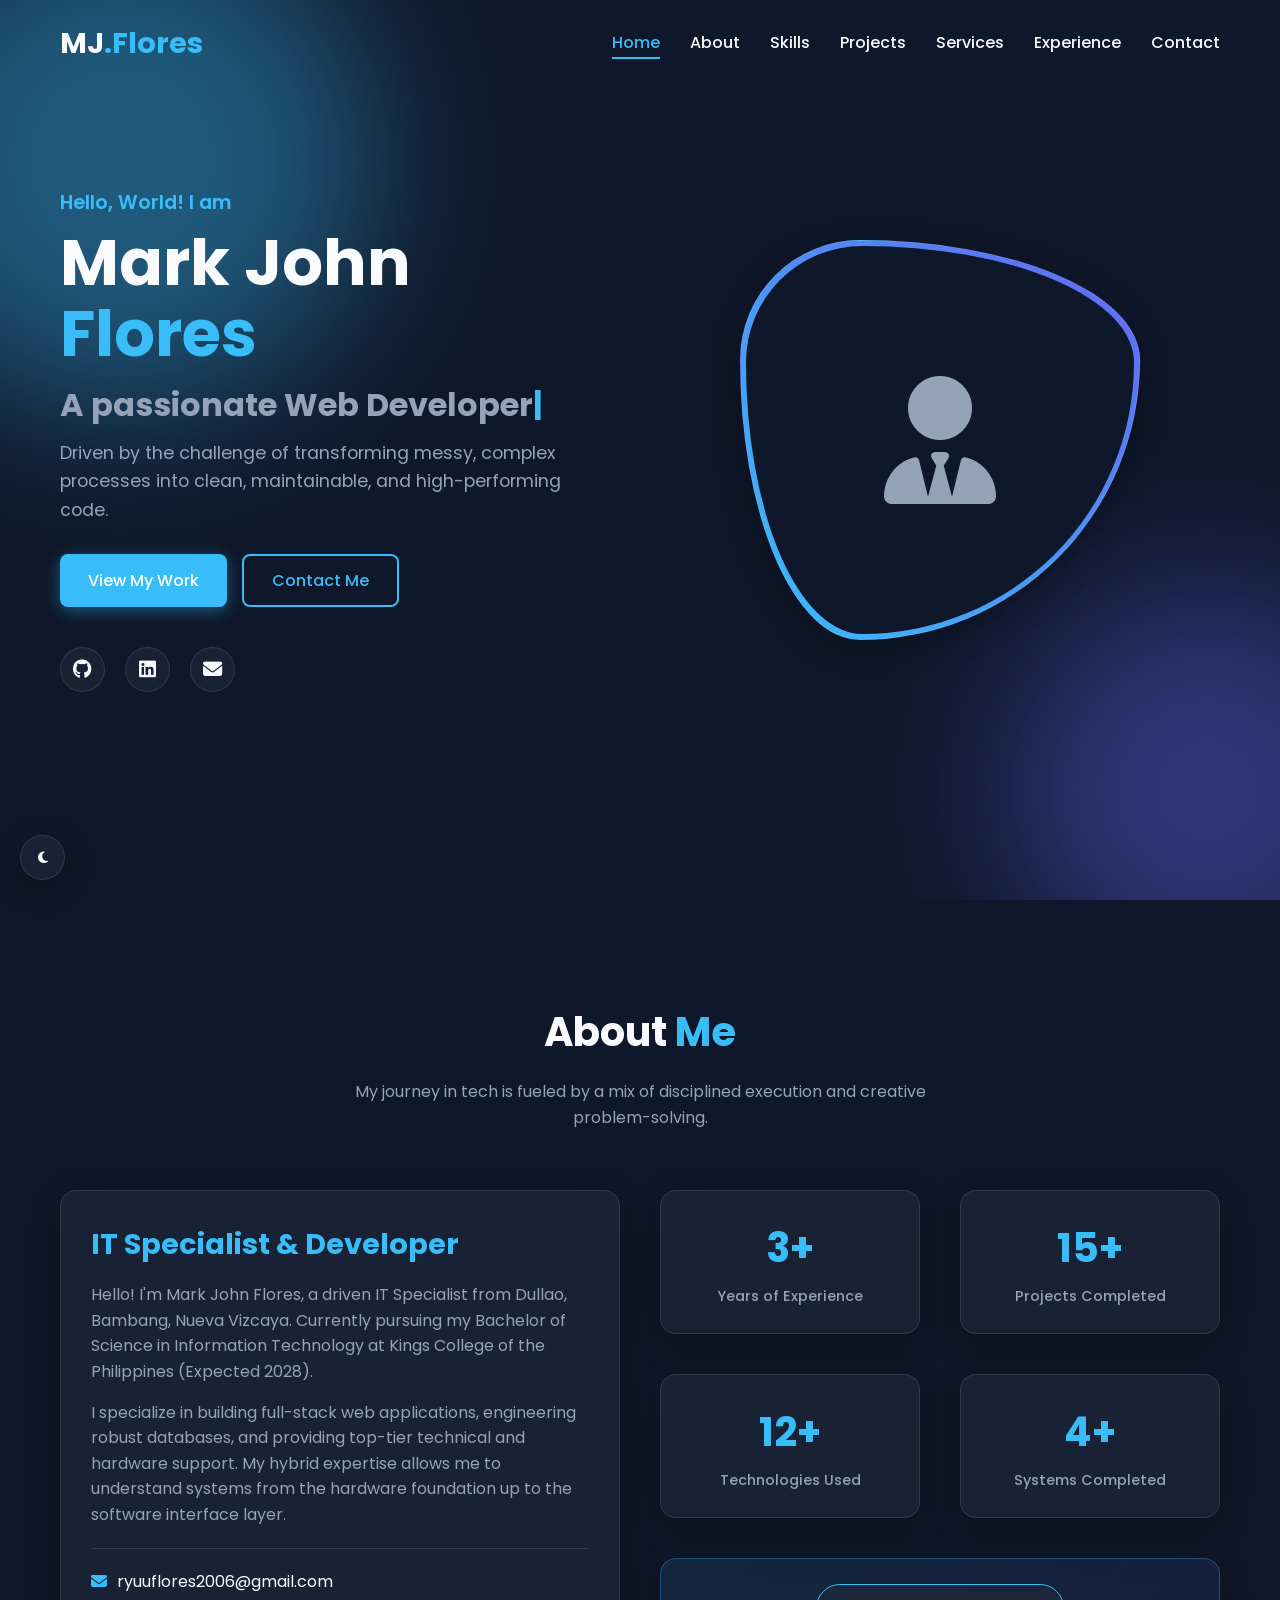
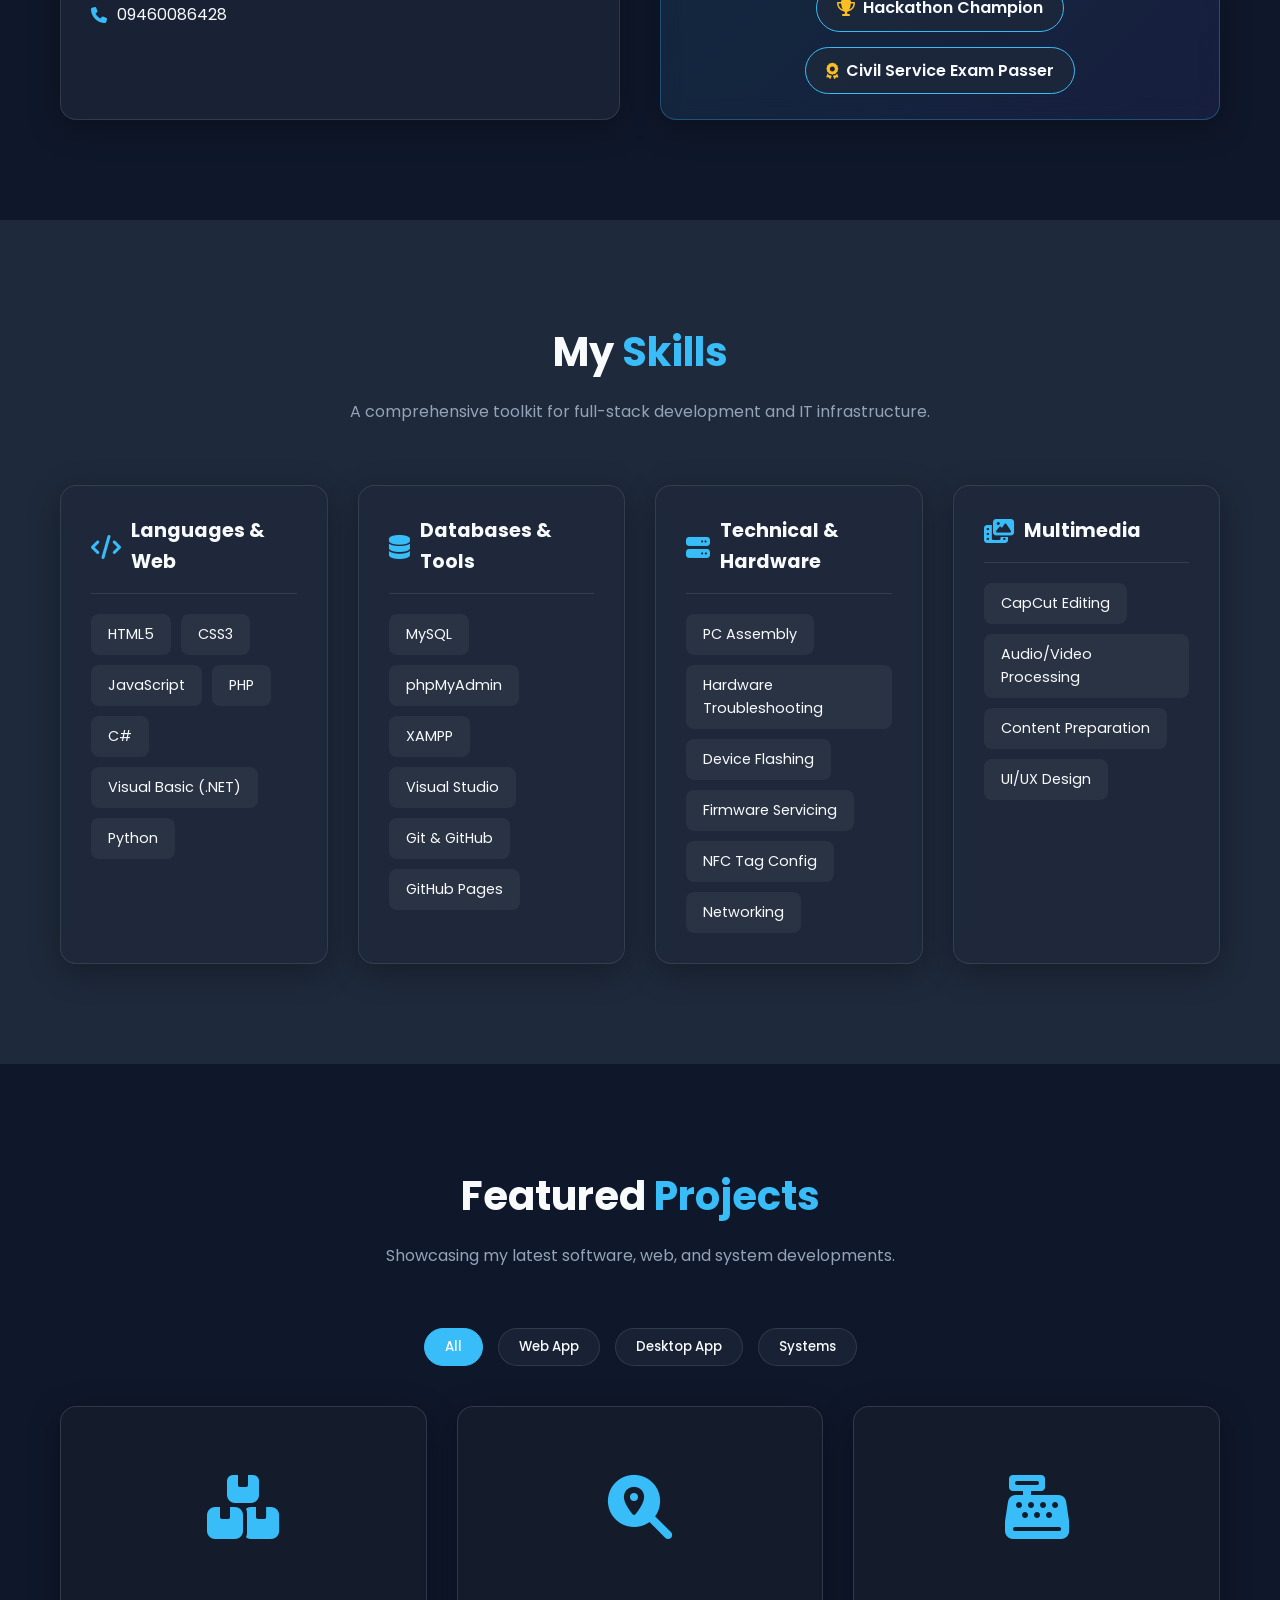
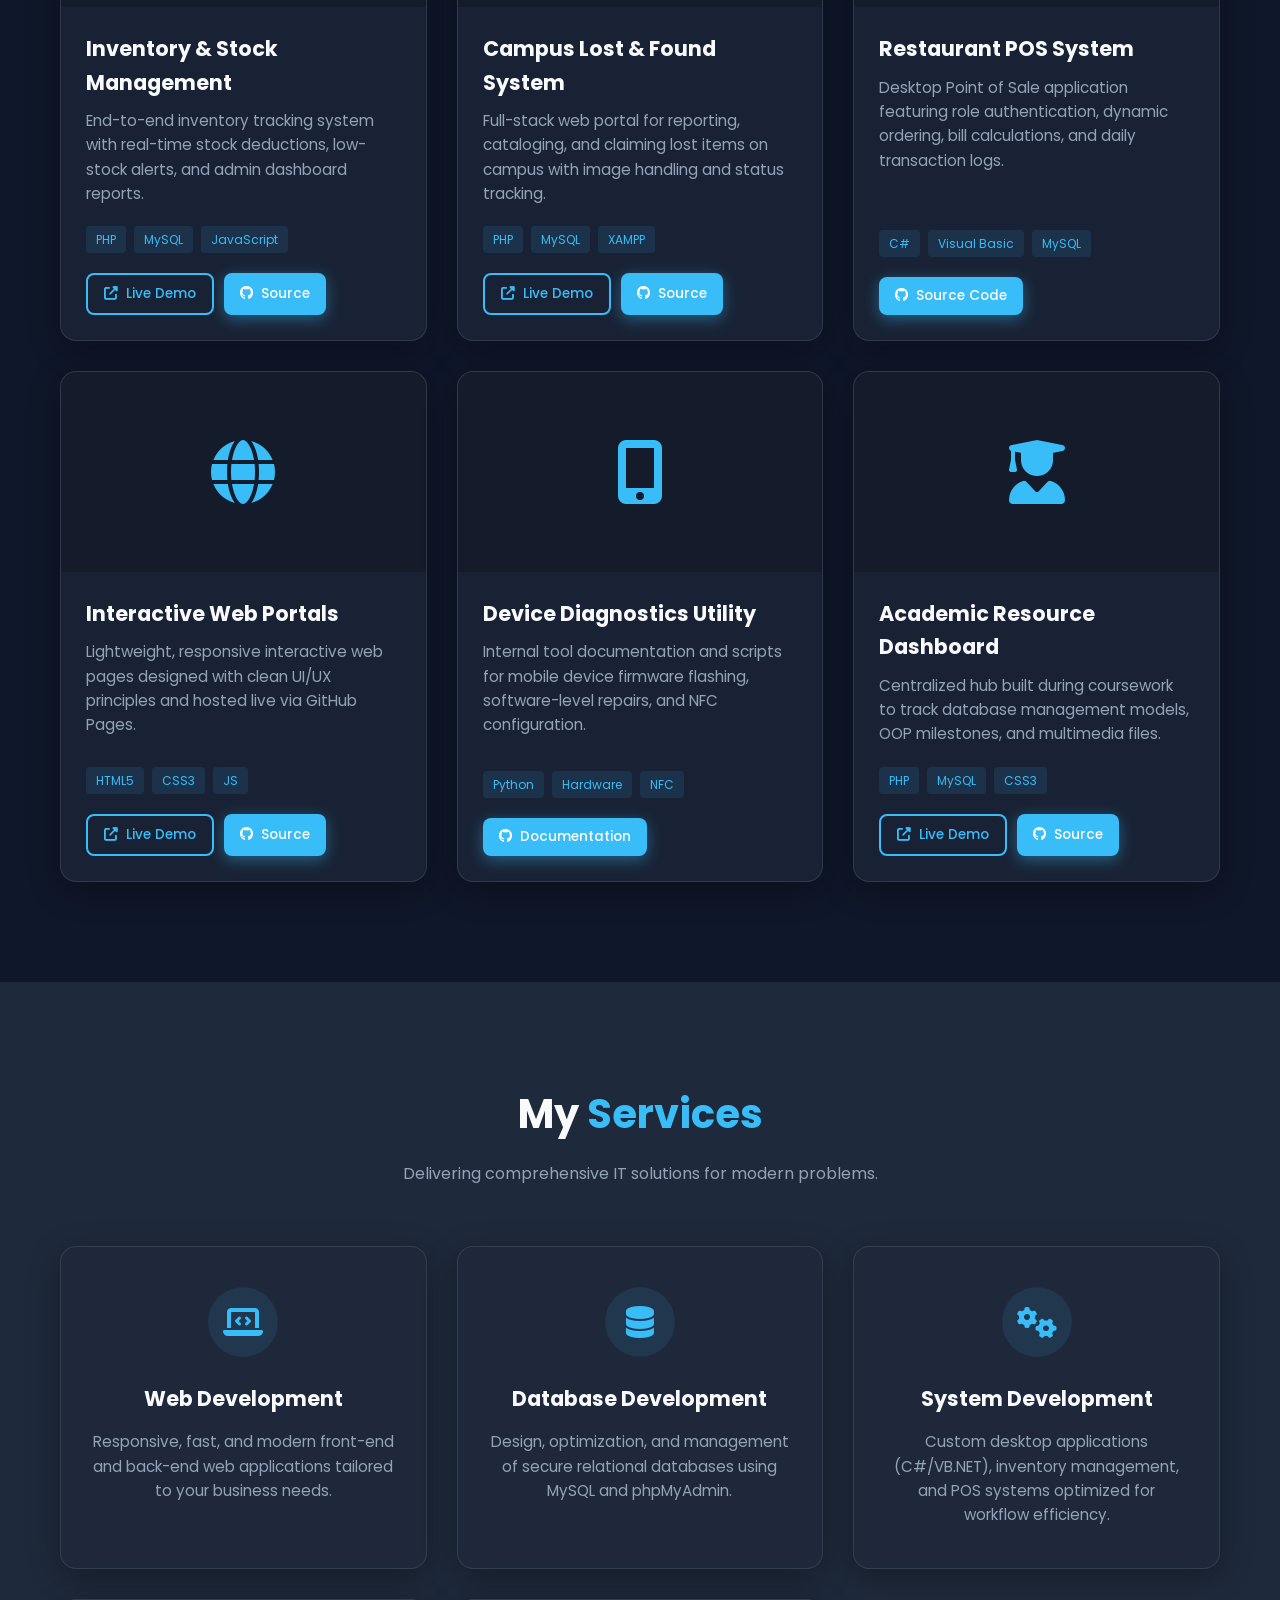
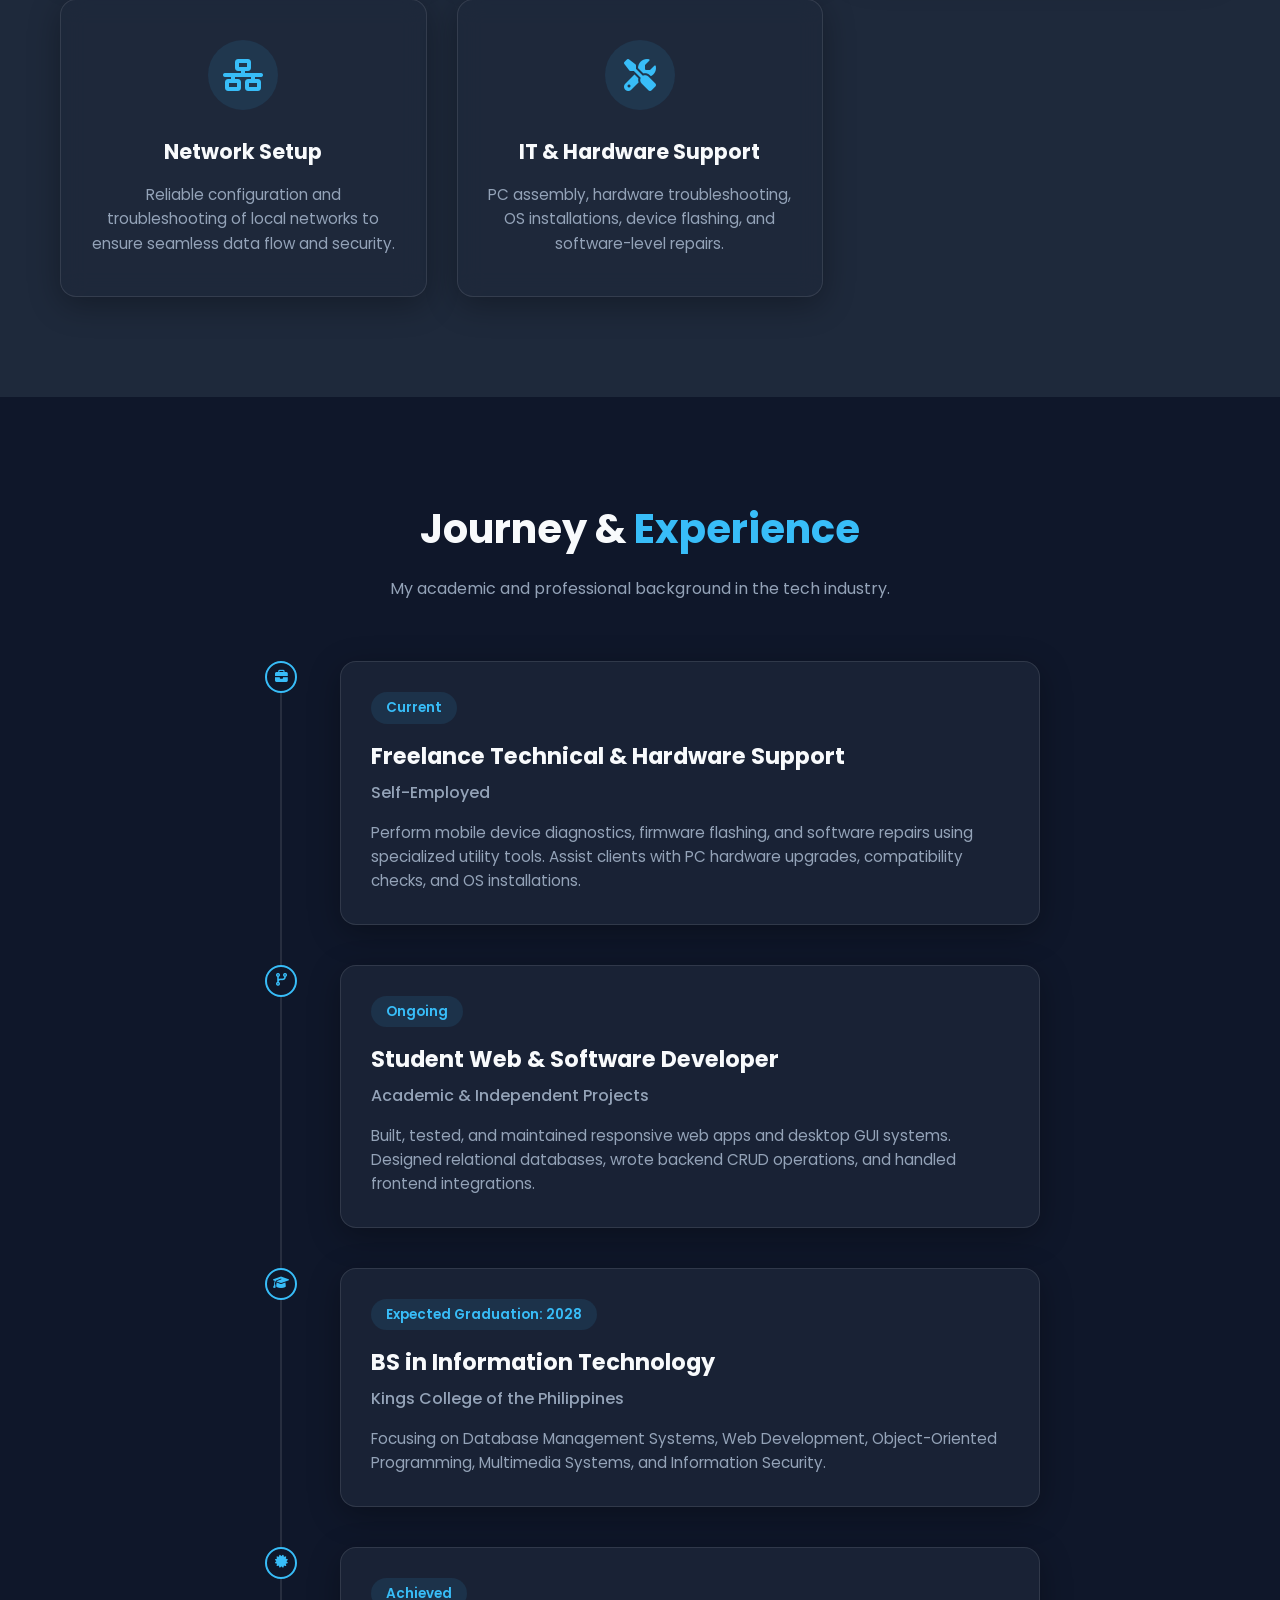
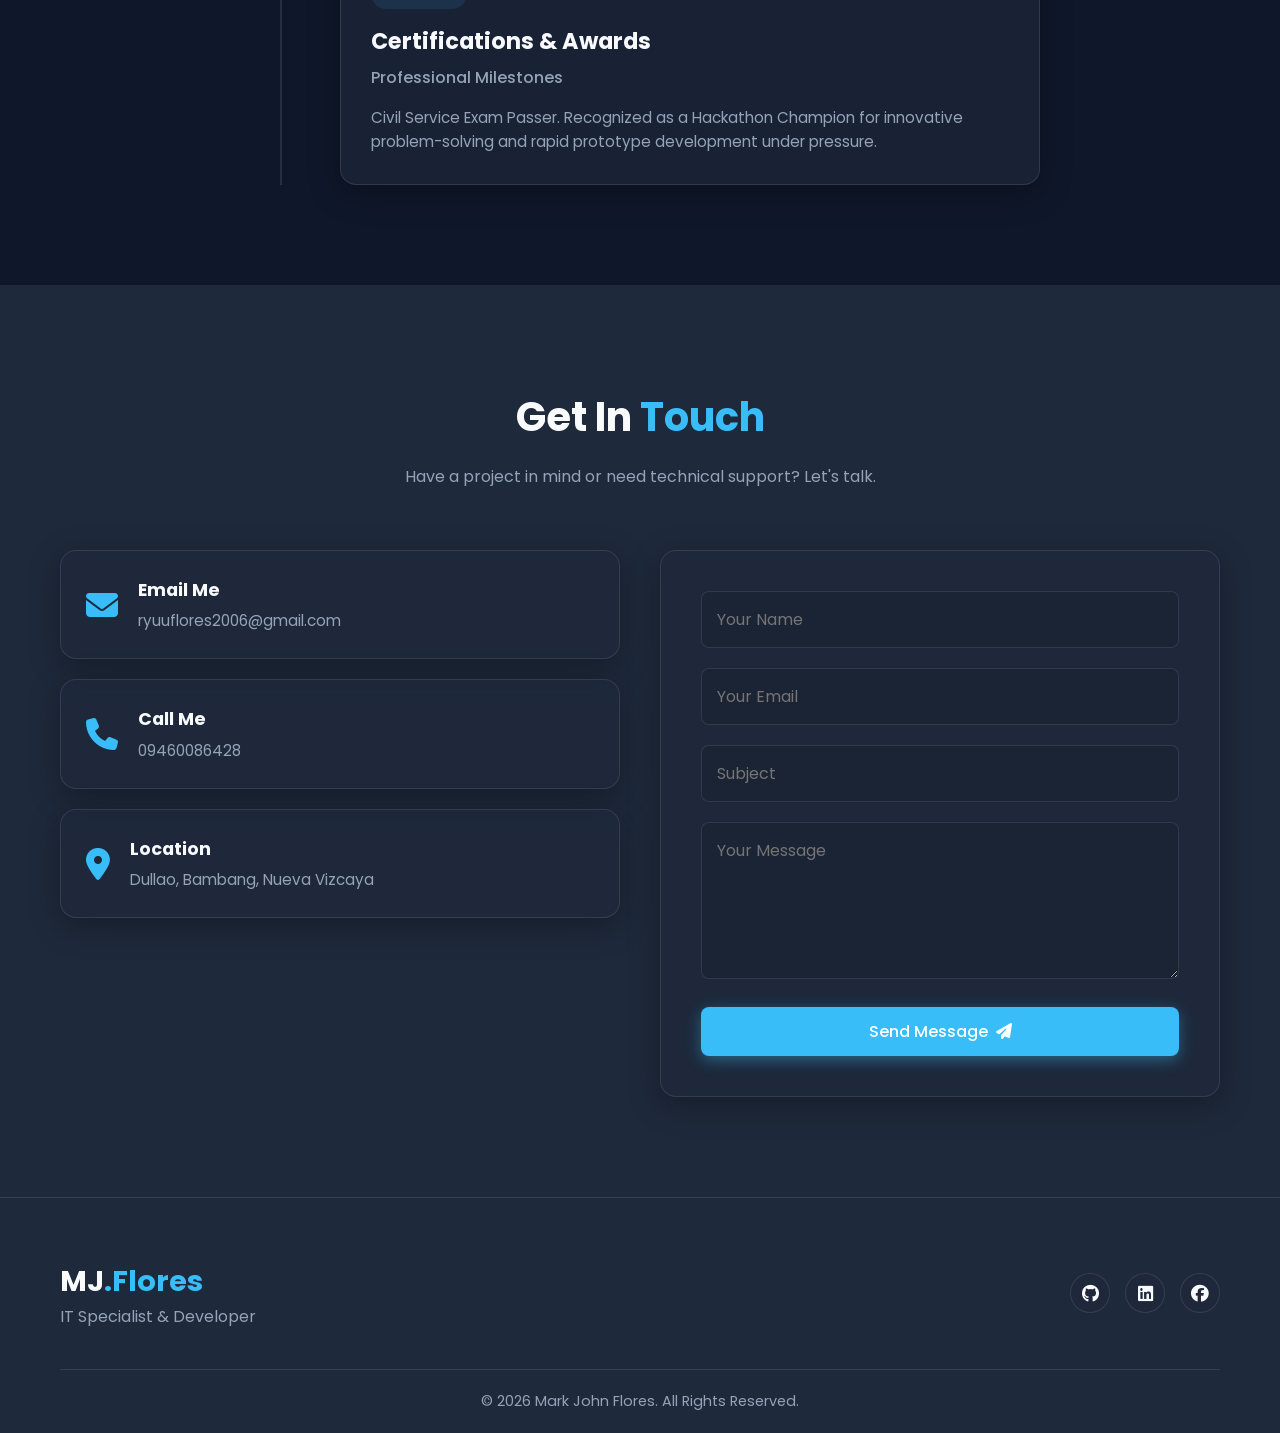
==== index.html @ d046764b "Moved files to main directory" ====
<!DOCTYPE html>
<html lang="en">
<head>
    <meta charset="UTF-8">
    <meta name="viewport" content="width=device-width, initial-scale=1.0">
    <title>Mark John Flores | IT Professional</title>
    <!-- Google Fonts -->
    <link href="https://fonts.googleapis.com/css2?family=Poppins:wght@300;400;500;600;700;800&display=swap" rel="stylesheet">
    <!-- FontAwesome Icons -->
    <link rel="stylesheet" href="https://cdnjs.cloudflare.com/ajax/libs/font-awesome/6.4.0/css/all.min.css">
    <link rel="stylesheet" href="style.css">
</head>
<body>
    <!-- Theme Toggle & Back to Top -->
    <button id="theme-toggle" class="glass-button" aria-label="Toggle Theme"><i class="fas fa-moon"></i></button>
    <button id="back-to-top" class="glass-button" aria-label="Back to Top"><i class="fas fa-arrow-up"></i></button>

    <!-- Navigation -->
    <header id="header">
        <nav class="navbar container">
            <a href="#home" class="logo">MJ<span>.Flores</span></a>
            <div class="hamburger">
                <span class="bar"></span>
                <span class="bar"></span>
                <span class="bar"></span>
            </div>
            <ul class="nav-menu">
                <li class="nav-item"><a href="#home" class="nav-link active">Home</a></li>
                <li class="nav-item"><a href="#about" class="nav-link">About</a></li>
                <li class="nav-item"><a href="#skills" class="nav-link">Skills</a></li>
                <li class="nav-item"><a href="#projects" class="nav-link">Projects</a></li>
                <li class="nav-item"><a href="#services" class="nav-link">Services</a></li>
                <li class="nav-item"><a href="#experience" class="nav-link">Experience</a></li>
                <li class="nav-item"><a href="#contact" class="nav-link">Contact</a></li>
            </ul>
        </nav>
    </header>

    <!-- Hero Section -->
    <section id="home" class="hero section">
        <div class="hero-bg-animated">
            <div class="blob blob-1"></div>
            <div class="blob blob-2"></div>
        </div>
        <div class="container hero-container grid-2">
            <div class="hero-content fade-in">
                <p class="greeting">Hello, World! I am</p>
                <h1 class="name">Mark John <span>Flores</span></h1>
                <h2 class="title">A passionate <span id="typing-text"></span><span class="cursor">|</span></h2>
                <p class="description">
                    Driven by the challenge of transforming messy, complex processes into clean, maintainable, and high-performing code.
                </p>
                <div class="hero-buttons">
                    <a href="#projects" class="btn btn-primary">View My Work</a>
                    <a href="#contact" class="btn btn-outline">Contact Me</a>
                </div>
                <div class="social-links">
                    <a href="#" aria-label="GitHub"><i class="fab fa-github"></i></a>
                    <a href="#" aria-label="LinkedIn"><i class="fab fa-linkedin"></i></a>
                    <a href="#" aria-label="Email"><i class="fas fa-envelope"></i></a>
                </div>
            </div>
            <div class="hero-image-wrapper fade-in delay-1">
                <div class="hero-image glass-card">
                    <!-- Placeholder for actual profile picture -->
                    <div class="image-placeholder">
                        <i class="fas fa-user-tie"></i>
                    </div>
                </div>
            </div>
        </div>
    </section>

    <!-- About Section -->
    <section id="about" class="about section">
        <div class="container">
            <div class="section-header reveal">
                <h2>About <span>Me</span></h2>
                <p>My journey in tech is fueled by a mix of disciplined execution and creative problem-solving.</p>
            </div>
            <div class="about-content grid-2 reveal delay-1">
                <div class="about-text glass-card">
                    <h3>IT Specialist & Developer</h3>
                    <p>Hello! I'm Mark John Flores, a driven IT Specialist from Dullao, Bambang, Nueva Vizcaya. Currently pursuing my Bachelor of Science in Information Technology at Kings College of the Philippines (Expected 2028).</p>
                    <p>I specialize in building full-stack web applications, engineering robust databases, and providing top-tier technical and hardware support. My hybrid expertise allows me to understand systems from the hardware foundation up to the software interface layer.</p>
                    <div class="contact-info-short">
                        <p><i class="fas fa-envelope"></i> ryuuflores2006@gmail.com</p>
                        <p><i class="fas fa-phone"></i> 09460086428</p>
                    </div>
                </div>
                <div class="about-stats grid-2">
                    <div class="stat-box glass-card">
                        <h3 class="counter" data-target="3">0</h3>
                        <p>Years of Experience</p>
                    </div>
                    <div class="stat-box glass-card">
                        <h3 class="counter" data-target="15">0</h3>
                        <p>Projects Completed</p>
                    </div>
                    <div class="stat-box glass-card">
                        <h3 class="counter" data-target="12">0</h3>
                        <p>Technologies Used</p>
                    </div>
                    <div class="stat-box glass-card">
                        <h3 class="counter" data-target="4">0</h3>
                        <p>Systems Completed</p>
                    </div>
                    <div class="stat-box glass-card span-2 highlight">
                        <div class="achievements">
                            <span class="badge"><i class="fas fa-trophy"></i> Hackathon Champion</span>
                            <span class="badge"><i class="fas fa-award"></i> Civil Service Exam Passer</span>
                        </div>
                    </div>
                </div>
            </div>
        </div>
    </section>

    <!-- Skills Section -->
    <section id="skills" class="skills section bg-alt">
        <div class="container">
            <div class="section-header reveal">
                <h2>My <span>Skills</span></h2>
                <p>A comprehensive toolkit for full-stack development and IT infrastructure.</p>
            </div>
            <div class="skills-grid reveal delay-1">
                <div class="skill-category glass-card">
                    <h3><i class="fas fa-code"></i> Languages & Web</h3>
                    <div class="skill-tags">
                        <span>HTML5</span>
                        <span>CSS3</span>
                        <span>JavaScript</span>
                        <span>PHP</span>
                        <span>C#</span>
                        <span>Visual Basic (.NET)</span>
                        <span>Python</span>
                    </div>
                </div>
                <div class="skill-category glass-card">
                    <h3><i class="fas fa-database"></i> Databases & Tools</h3>
                    <div class="skill-tags">
                        <span>MySQL</span>
                        <span>phpMyAdmin</span>
                        <span>XAMPP</span>
                        <span>Visual Studio</span>
                        <span>Git & GitHub</span>
                        <span>GitHub Pages</span>
                    </div>
                </div>
                <div class="skill-category glass-card">
                    <h3><i class="fas fa-server"></i> Technical & Hardware</h3>
                    <div class="skill-tags">
                        <span>PC Assembly</span>
                        <span>Hardware Troubleshooting</span>
                        <span>Device Flashing</span>
                        <span>Firmware Servicing</span>
                        <span>NFC Tag Config</span>
                        <span>Networking</span>
                    </div>
                </div>
                <div class="skill-category glass-card">
                    <h3><i class="fas fa-photo-video"></i> Multimedia</h3>
                    <div class="skill-tags">
                        <span>CapCut Editing</span>
                        <span>Audio/Video Processing</span>
                        <span>Content Preparation</span>
                        <span>UI/UX Design</span>
                    </div>
                </div>
            </div>
        </div>
    </section>

    <!-- Projects Section -->
    <section id="projects" class="projects section">
        <div class="container">
            <div class="section-header reveal">
                <h2>Featured <span>Projects</span></h2>
                <p>Showcasing my latest software, web, and system developments.</p>
            </div>
            
            <div class="project-filters reveal delay-1">
                <button class="filter-btn active" data-filter="all">All</button>
                <button class="filter-btn" data-filter="web">Web App</button>
                <button class="filter-btn" data-filter="desktop">Desktop App</button>
                <button class="filter-btn" data-filter="system">Systems</button>
            </div>

            <div class="projects-grid reveal delay-2">
                <!-- Project 1 -->
                <div class="project-card glass-card" data-category="system web">
                    <div class="project-img">
                        <div class="img-placeholder"><i class="fas fa-boxes"></i></div>
                    </div>
                    <div class="project-info">
                        <h3>Inventory & Stock Management</h3>
                        <p>End-to-end inventory tracking system with real-time stock deductions, low-stock alerts, and admin dashboard reports.</p>
                        <div class="tech-stack">
                            <span>PHP</span><span>MySQL</span><span>JavaScript</span>
                        </div>
                        <div class="project-links">
                            <a href="#" class="btn btn-sm btn-outline"><i class="fas fa-external-link-alt"></i> Live Demo</a>
                            <a href="#" class="btn btn-sm btn-primary"><i class="fab fa-github"></i> Source</a>
                        </div>
                    </div>
                </div>

                <!-- Project 2 -->
                <div class="project-card glass-card" data-category="web system">
                    <div class="project-img">
                        <div class="img-placeholder"><i class="fas fa-search-location"></i></div>
                    </div>
                    <div class="project-info">
                        <h3>Campus Lost & Found System</h3>
                        <p>Full-stack web portal for reporting, cataloging, and claiming lost items on campus with image handling and status tracking.</p>
                        <div class="tech-stack">
                            <span>PHP</span><span>MySQL</span><span>XAMPP</span>
                        </div>
                        <div class="project-links">
                            <a href="#" class="btn btn-sm btn-outline"><i class="fas fa-external-link-alt"></i> Live Demo</a>
                            <a href="#" class="btn btn-sm btn-primary"><i class="fab fa-github"></i> Source</a>
                        </div>
                    </div>
                </div>

                <!-- Project 3 -->
                <div class="project-card glass-card" data-category="desktop system">
                    <div class="project-img">
                        <div class="img-placeholder"><i class="fas fa-cash-register"></i></div>
                    </div>
                    <div class="project-info">
                        <h3>Restaurant POS System</h3>
                        <p>Desktop Point of Sale application featuring role authentication, dynamic ordering, bill calculations, and daily transaction logs.</p>
                        <div class="tech-stack">
                            <span>C#</span><span>Visual Basic</span><span>MySQL</span>
                        </div>
                        <div class="project-links">
                            <a href="#" class="btn btn-sm btn-primary"><i class="fab fa-github"></i> Source Code</a>
                        </div>
                    </div>
                </div>

                <!-- Project 4 -->
                <div class="project-card glass-card" data-category="web">
                    <div class="project-img">
                        <div class="img-placeholder"><i class="fas fa-globe"></i></div>
                    </div>
                    <div class="project-info">
                        <h3>Interactive Web Portals</h3>
                        <p>Lightweight, responsive interactive web pages designed with clean UI/UX principles and hosted live via GitHub Pages.</p>
                        <div class="tech-stack">
                            <span>HTML5</span><span>CSS3</span><span>JS</span>
                        </div>
                        <div class="project-links">
                            <a href="#" class="btn btn-sm btn-outline"><i class="fas fa-external-link-alt"></i> Live Demo</a>
                            <a href="#" class="btn btn-sm btn-primary"><i class="fab fa-github"></i> Source</a>
                        </div>
                    </div>
                </div>

                <!-- Project 5 -->
                <div class="project-card glass-card" data-category="system">
                    <div class="project-img">
                        <div class="img-placeholder"><i class="fas fa-mobile-alt"></i></div>
                    </div>
                    <div class="project-info">
                        <h3>Device Diagnostics Utility</h3>
                        <p>Internal tool documentation and scripts for mobile device firmware flashing, software-level repairs, and NFC configuration.</p>
                        <div class="tech-stack">
                            <span>Python</span><span>Hardware</span><span>NFC</span>
                        </div>
                        <div class="project-links">
                            <a href="#" class="btn btn-sm btn-primary"><i class="fab fa-github"></i> Documentation</a>
                        </div>
                    </div>
                </div>

                <!-- Project 6 -->
                <div class="project-card glass-card" data-category="web">
                    <div class="project-img">
                        <div class="img-placeholder"><i class="fas fa-user-graduate"></i></div>
                    </div>
                    <div class="project-info">
                        <h3>Academic Resource Dashboard</h3>
                        <p>Centralized hub built during coursework to track database management models, OOP milestones, and multimedia files.</p>
                        <div class="tech-stack">
                            <span>PHP</span><span>MySQL</span><span>CSS3</span>
                        </div>
                        <div class="project-links">
                            <a href="#" class="btn btn-sm btn-outline"><i class="fas fa-external-link-alt"></i> Live Demo</a>
                            <a href="#" class="btn btn-sm btn-primary"><i class="fab fa-github"></i> Source</a>
                        </div>
                    </div>
                </div>
            </div>
        </div>
    </section>

    <!-- Services Section -->
    <section id="services" class="services section bg-alt">
        <div class="container">
            <div class="section-header reveal">
                <h2>My <span>Services</span></h2>
                <p>Delivering comprehensive IT solutions for modern problems.</p>
            </div>
            <div class="services-grid reveal delay-1">
                <div class="service-card glass-card">
                    <div class="service-icon"><i class="fas fa-laptop-code"></i></div>
                    <h3>Web Development</h3>
                    <p>Responsive, fast, and modern front-end and back-end web applications tailored to your business needs.</p>
                </div>
                <div class="service-card glass-card">
                    <div class="service-icon"><i class="fas fa-database"></i></div>
                    <h3>Database Development</h3>
                    <p>Design, optimization, and management of secure relational databases using MySQL and phpMyAdmin.</p>
                </div>
                <div class="service-card glass-card">
                    <div class="service-icon"><i class="fas fa-cogs"></i></div>
                    <h3>System Development</h3>
                    <p>Custom desktop applications (C#/VB.NET), inventory management, and POS systems optimized for workflow efficiency.</p>
                </div>
                <div class="service-card glass-card">
                    <div class="service-icon"><i class="fas fa-network-wired"></i></div>
                    <h3>Network Setup</h3>
                    <p>Reliable configuration and troubleshooting of local networks to ensure seamless data flow and security.</p>
                </div>
                <div class="service-card glass-card">
                    <div class="service-icon"><i class="fas fa-tools"></i></div>
                    <h3>IT & Hardware Support</h3>
                    <p>PC assembly, hardware troubleshooting, OS installations, device flashing, and software-level repairs.</p>
                </div>
            </div>
        </div>
    </section>

    <!-- Experience / Timeline Section -->
    <section id="experience" class="timeline-section section">
        <div class="container">
            <div class="section-header reveal">
                <h2>Journey & <span>Experience</span></h2>
                <p>My academic and professional background in the tech industry.</p>
            </div>
            <div class="timeline reveal delay-1">
                
                <div class="timeline-item">
                    <div class="timeline-dot"><i class="fas fa-briefcase"></i></div>
                    <div class="timeline-content glass-card">
                        <span class="date">Current</span>
                        <h3>Freelance Technical & Hardware Support</h3>
                        <h4>Self-Employed</h4>
                        <p>Perform mobile device diagnostics, firmware flashing, and software repairs using specialized utility tools. Assist clients with PC hardware upgrades, compatibility checks, and OS installations.</p>
                    </div>
                </div>

                <div class="timeline-item">
                    <div class="timeline-dot"><i class="fas fa-code-branch"></i></div>
                    <div class="timeline-content glass-card">
                        <span class="date">Ongoing</span>
                        <h3>Student Web & Software Developer</h3>
                        <h4>Academic & Independent Projects</h4>
                        <p>Built, tested, and maintained responsive web apps and desktop GUI systems. Designed relational databases, wrote backend CRUD operations, and handled frontend integrations.</p>
                    </div>
                </div>

                <div class="timeline-item">
                    <div class="timeline-dot"><i class="fas fa-graduation-cap"></i></div>
                    <div class="timeline-content glass-card">
                        <span class="date">Expected Graduation: 2028</span>
                        <h3>BS in Information Technology</h3>
                        <h4>Kings College of the Philippines</h4>
                        <p>Focusing on Database Management Systems, Web Development, Object-Oriented Programming, Multimedia Systems, and Information Security.</p>
                    </div>
                </div>

                <div class="timeline-item">
                    <div class="timeline-dot"><i class="fas fa-certificate"></i></div>
                    <div class="timeline-content glass-card">
                        <span class="date">Achieved</span>
                        <h3>Certifications & Awards</h3>
                        <h4>Professional Milestones</h4>
                        <p>Civil Service Exam Passer. Recognized as a Hackathon Champion for innovative problem-solving and rapid prototype development under pressure.</p>
                    </div>
                </div>
            </div>
        </div>
    </section>

    <!-- Contact Section -->
    <section id="contact" class="contact section bg-alt">
        <div class="container">
            <div class="section-header reveal">
                <h2>Get In <span>Touch</span></h2>
                <p>Have a project in mind or need technical support? Let's talk.</p>
            </div>
            <div class="contact-wrapper grid-2 reveal delay-1">
                <div class="contact-info">
                    <div class="info-card glass-card">
                        <i class="fas fa-envelope"></i>
                        <div>
                            <h3>Email Me</h3>
                            <p>ryuuflores2006@gmail.com</p>
                        </div>
                    </div>
                    <div class="info-card glass-card">
                        <i class="fas fa-phone"></i>
                        <div>
                            <h3>Call Me</h3>
                            <p>09460086428</p>
                        </div>
                    </div>
                    <div class="info-card glass-card">
                        <i class="fas fa-map-marker-alt"></i>
                        <div>
                            <h3>Location</h3>
                            <p>Dullao, Bambang, Nueva Vizcaya</p>
                        </div>
                    </div>
                </div>

                <form id="contact-form" class="contact-form glass-card">
                    <div class="form-group">
                        <input type="text" id="name" name="name" placeholder="Your Name" required>
                    </div>
                    <div class="form-group">
                        <input type="email" id="email" name="email" placeholder="Your Email" required>
                    </div>
                    <div class="form-group">
                        <input type="text" id="subject" name="subject" placeholder="Subject" required>
                    </div>
                    <div class="form-group">
                        <textarea id="message" name="message" rows="5" placeholder="Your Message" required></textarea>
                    </div>
                    <button type="submit" class="btn btn-primary w-100">
                        <span>Send Message</span> <i class="fas fa-paper-plane"></i>
                    </button>
                    <div id="form-message" class="form-message"></div>
                </form>
            </div>
        </div>
    </section>

    <!-- Footer -->
    <footer class="footer">
        <div class="container">
            <div class="footer-content">
                <div class="footer-logo">
                    <h2>MJ<span>.Flores</span></h2>
                    <p>IT Specialist & Developer</p>
                </div>
                <div class="footer-socials">
                    <a href="#" aria-label="GitHub"><i class="fab fa-github"></i></a>
                    <a href="#" aria-label="LinkedIn"><i class="fab fa-linkedin"></i></a>
                    <a href="#" aria-label="Facebook"><i class="fab fa-facebook"></i></a>
                </div>
            </div>
            <div class="footer-bottom">
                <p>&copy; 2026 Mark John Flores. All Rights Reserved.</p>
            </div>
        </div>
    </footer>

    <script src="script.js"></script>
</body>
</html>
---- style.css ----
/* =========================================
   VARIABLES & THEME SETUP
   ========================================= */
:root {
    /* Dark Theme (Default) */
    --bg-color: #0f172a;
    --bg-alt: #1e293b;
    --text-primary: #f8fafc;
    --text-secondary: #94a3b8;
    --accent-color: #38bdf8;
    --accent-hover: #0284c7;
    --glass-bg: rgba(30, 41, 59, 0.7);
    --glass-border: rgba(255, 255, 255, 0.1);
    --card-shadow: 0 8px 32px 0 rgba(0, 0, 0, 0.3);
    
    /* Layout */
    --transition: all 0.3s cubic-bezier(0.4, 0, 0.2, 1);
    --container-width: 1200px;
}

/* Light Theme Variables */
[data-theme="light"] {
    --bg-color: #f8fafc;
    --bg-alt: #f1f5f9;
    --text-primary: #0f172a;
    --text-secondary: #475569;
    --accent-color: #0284c7;
    --accent-hover: #0369a1;
    --glass-bg: rgba(255, 255, 255, 0.7);
    --glass-border: rgba(0, 0, 0, 0.1);
    --card-shadow: 0 8px 32px 0 rgba(31, 38, 135, 0.1);
}

/* =========================================
   RESET & BASE STYLES
   ========================================= */
* {
    margin: 0;
    padding: 0;
    box-sizing: border-box;
    font-family: 'Poppins', sans-serif;
}

html {
    scroll-behavior: smooth;
    overflow-x: hidden;
}

body {
    background-color: var(--bg-color);
    color: var(--text-primary);
    line-height: 1.6;
    overflow-x: hidden;
    transition: background-color 0.4s ease, color 0.4s ease;
}

a {
    text-decoration: none;
    color: inherit;
    transition: var(--transition);
}

ul {
    list-style: none;
}

img {
    max-width: 100%;
    height: auto;
}

.container {
    max-width: var(--container-width);
    margin: 0 auto;
    padding: 0 20px;
}

.section {
    padding: 100px 0;
}

.bg-alt {
    background-color: var(--bg-alt);
}

.grid-2 {
    display: grid;
    grid-template-columns: repeat(2, 1fr);
    gap: 40px;
}

/* =========================================
   GLASSMORPHISM & UTILITIES
   ========================================= */
.glass-card {
    background: var(--glass-bg);
    backdrop-filter: blur(12px);
    -webkit-backdrop-filter: blur(12px);
    border: 1px solid var(--glass-border);
    border-radius: 16px;
    box-shadow: var(--card-shadow);
    padding: 30px;
    transition: var(--transition);
}

.glass-card:hover {
    transform: translateY(-5px);
    border-color: var(--accent-color);
}

.section-header {
    text-align: center;
    margin-bottom: 60px;
}

.section-header h2 {
    font-size: 2.5rem;
    margin-bottom: 15px;
}

.section-header h2 span {
    color: var(--accent-color);
}

.section-header p {
    color: var(--text-secondary);
    max-width: 600px;
    margin: 0 auto;
}

/* Buttons */
.btn {
    display: inline-flex;
    align-items: center;
    justify-content: center;
    padding: 12px 28px;
    border-radius: 8px;
    font-weight: 500;
    cursor: pointer;
    border: none;
    transition: var(--transition);
    gap: 8px;
    font-size: 1rem;
}

.btn-primary {
    background-color: var(--accent-color);
    color: #fff;
    box-shadow: 0 4px 15px rgba(56, 189, 248, 0.4);
}

.btn-primary:hover {
    background-color: var(--accent-hover);
    transform: translateY(-3px);
}

.btn-outline {
    background-color: transparent;
    border: 2px solid var(--accent-color);
    color: var(--accent-color);
}

.btn-outline:hover {
    background-color: var(--accent-color);
    color: #fff;
    transform: translateY(-3px);
}

.btn-sm {
    padding: 8px 16px;
    font-size: 0.85rem;
}

.w-100 {
    width: 100%;
}

/* =========================================
   NAVIGATION
   ========================================= */
header {
    position: fixed;
    top: 0;
    left: 0;
    width: 100%;
    z-index: 1000;
    transition: var(--transition);
    background: transparent;
}

header.scrolled {
    background: var(--glass-bg);
    backdrop-filter: blur(15px);
    border-bottom: 1px solid var(--glass-border);
    box-shadow: var(--card-shadow);
    padding: 10px 0;
}

.navbar {
    display: flex;
    justify-content: space-between;
    align-items: center;
    padding: 20px;
    transition: var(--transition);
}

header.scrolled .navbar {
    padding: 5px 20px;
}

.logo {
    font-size: 1.8rem;
    font-weight: 700;
    color: var(--text-primary);
}

.logo span {
    color: var(--accent-color);
}

.nav-menu {
    display: flex;
    gap: 30px;
}

.nav-link {
    font-weight: 500;
    color: var(--text-primary);
    position: relative;
}

.nav-link::after {
    content: '';
    position: absolute;
    bottom: -5px;
    left: 0;
    width: 0;
    height: 2px;
    background-color: var(--accent-color);
    transition: var(--transition);
}

.nav-link:hover::after,
.nav-link.active::after {
    width: 100%;
}

.nav-link.active {
    color: var(--accent-color);
}

.hamburger {
    display: none;
    cursor: pointer;
}

.hamburger .bar {
    display: block;
    width: 25px;
    height: 3px;
    margin: 5px auto;
    transition: var(--transition);
    background-color: var(--text-primary);
}

/* =========================================
   HERO SECTION
   ========================================= */
.hero {
    min-height: 100vh;
    display: flex;
    align-items: center;
    position: relative;
    padding-top: 80px;
}

.hero-bg-animated {
    position: absolute;
    top: 0;
    left: 0;
    width: 100%;
    height: 100%;
    overflow: hidden;
    z-index: -1;
}

.blob {
    position: absolute;
    filter: blur(80px);
    opacity: 0.4;
    border-radius: 50%;
    animation: float 10s infinite alternate;
}

.blob-1 {
    top: -10%;
    left: -10%;
    width: 500px;
    height: 500px;
    background: var(--accent-color);
}

.blob-2 {
    bottom: -10%;
    right: -10%;
    width: 400px;
    height: 400px;
    background: #6366f1;
    animation-delay: -5s;
}

.hero-content .greeting {
    color: var(--accent-color);
    font-size: 1.2rem;
    font-weight: 600;
    margin-bottom: 10px;
}

.hero-content .name {
    font-size: 4rem;
    line-height: 1.1;
    margin-bottom: 10px;
}

.hero-content .name span {
    color: var(--accent-color);
}

.hero-content .title {
    font-size: 2rem;
    color: var(--text-secondary);
    margin-bottom: 20px;
    height: 40px; /* Prevents layout shift during typing */
}

.hero-content .description {
    color: var(--text-secondary);
    font-size: 1.1rem;
    margin-bottom: 30px;
    max-width: 90%;
}

.cursor {
    animation: blink 0.8s infinite;
    color: var(--accent-color);
}

.hero-buttons {
    display: flex;
    gap: 15px;
    margin-bottom: 40px;
}

.social-links {
    display: flex;
    gap: 20px;
}

.social-links a {
    display: inline-flex;
    align-items: center;
    justify-content: center;
    width: 45px;
    height: 45px;
    border-radius: 50%;
    background: var(--glass-bg);
    border: 1px solid var(--glass-border);
    font-size: 1.2rem;
    color: var(--text-primary);
}

.social-links a:hover {
    background: var(--accent-color);
    color: #fff;
    transform: translateY(-5px);
}

.hero-image-wrapper {
    display: flex;
    justify-content: center;
    align-items: center;
}

.hero-image {
    width: 100%;
    max-width: 400px;
    aspect-ratio: 1;
    border-radius: 30% 70% 70% 30% / 30% 30% 70% 70%;
    display: flex;
    justify-content: center;
    align-items: center;
    animation: morph 8s ease-in-out infinite;
    background: linear-gradient(45deg, var(--accent-color), #6366f1);
    padding: 5px;
}

.image-placeholder {
    width: 100%;
    height: 100%;
    background: var(--bg-color);
    border-radius: inherit;
    display: flex;
    justify-content: center;
    align-items: center;
    font-size: 8rem;
    color: var(--text-secondary);
}

/* =========================================
   ABOUT SECTION
   ========================================= */
.about-text h3 {
    font-size: 1.8rem;
    margin-bottom: 15px;
    color: var(--accent-color);
}

.about-text p {
    margin-bottom: 15px;
    color: var(--text-secondary);
}

.contact-info-short {
    margin-top: 20px;
    padding-top: 20px;
    border-top: 1px solid var(--glass-border);
}

.contact-info-short p {
    margin-bottom: 8px;
    color: var(--text-primary);
    display: flex;
    align-items: center;
    gap: 10px;
}

.contact-info-short i {
    color: var(--accent-color);
}

.stat-box {
    text-align: center;
    padding: 25px 15px;
}

.stat-box h3 {
    font-size: 2.5rem;
    color: var(--accent-color);
    margin-bottom: 5px;
}

.stat-box p {
    font-size: 0.9rem;
    color: var(--text-secondary);
    font-weight: 500;
}

.span-2 {
    grid-column: span 2;
}

.highlight {
    background: linear-gradient(135deg, rgba(56, 189, 248, 0.1), rgba(99, 102, 241, 0.1));
    border-color: rgba(56, 189, 248, 0.3);
}

.achievements {
    display: flex;
    flex-wrap: wrap;
    justify-content: center;
    gap: 15px;
}

.badge {
    padding: 10px 20px;
    background: var(--glass-bg);
    border: 1px solid var(--accent-color);
    border-radius: 30px;
    font-weight: 600;
    color: var(--text-primary);
    display: flex;
    align-items: center;
    gap: 8px;
}

.badge i {
    color: #fbbf24;
}

/* =========================================
   SKILLS SECTION
   ========================================= */
.skills-grid {
    display: grid;
    grid-template-columns: repeat(auto-fit, minmax(250px, 1fr));
    gap: 30px;
}

.skill-category h3 {
    margin-bottom: 20px;
    font-size: 1.2rem;
    display: flex;
    align-items: center;
    gap: 10px;
    border-bottom: 1px solid var(--glass-border);
    padding-bottom: 15px;
}

.skill-category h3 i {
    color: var(--accent-color);
    font-size: 1.5rem;
}

.skill-tags {
    display: flex;
    flex-wrap: wrap;
    gap: 10px;
}

.skill-tags span {
    padding: 8px 16px;
    background: rgba(255, 255, 255, 0.05);
    border-radius: 8px;
    font-size: 0.9rem;
    transition: var(--transition);
    border: 1px solid transparent;
}

.skill-tags span:hover {
    background: var(--accent-color);
    color: #fff;
    transform: translateY(-3px);
}

/* =========================================
   PROJECTS SECTION
   ========================================= */
.project-filters {
    display: flex;
    justify-content: center;
    flex-wrap: wrap;
    gap: 15px;
    margin-bottom: 40px;
}

.filter-btn {
    padding: 8px 20px;
    background: var(--glass-bg);
    border: 1px solid var(--glass-border);
    color: var(--text-primary);
    border-radius: 30px;
    cursor: pointer;
    transition: var(--transition);
    font-weight: 500;
}

.filter-btn:hover,
.filter-btn.active {
    background: var(--accent-color);
    color: #fff;
    border-color: var(--accent-color);
}

.projects-grid {
    display: grid;
    grid-template-columns: repeat(auto-fill, minmax(320px, 1fr));
    gap: 30px;
}

.project-card {
    padding: 0;
    overflow: hidden;
    display: flex;
    flex-direction: column;
}

.project-img {
    height: 200px;
    width: 100%;
    overflow: hidden;
}

.img-placeholder {
    width: 100%;
    height: 100%;
    background: rgba(0, 0, 0, 0.2);
    display: flex;
    justify-content: center;
    align-items: center;
    font-size: 4rem;
    color: var(--accent-color);
    transition: var(--transition);
}

.project-card:hover .img-placeholder {
    transform: scale(1.1);
}

.project-info {
    padding: 25px;
    flex: 1;
    display: flex;
    flex-direction: column;
}

.project-info h3 {
    margin-bottom: 10px;
    font-size: 1.3rem;
}

.project-info p {
    color: var(--text-secondary);
    font-size: 0.95rem;
    margin-bottom: 20px;
    flex: 1;
}

.tech-stack {
    display: flex;
    flex-wrap: wrap;
    gap: 8px;
    margin-bottom: 20px;
}

.tech-stack span {
    font-size: 0.75rem;
    padding: 4px 10px;
    background: rgba(56, 189, 248, 0.1);
    color: var(--accent-color);
    border-radius: 4px;
}

.project-links {
    display: flex;
    gap: 10px;
}

/* =========================================
   SERVICES SECTION
   ========================================= */
.services-grid {
    display: grid;
    grid-template-columns: repeat(auto-fit, minmax(280px, 1fr));
    gap: 30px;
}

.service-card {
    text-align: center;
    padding: 40px 30px;
}

.service-icon {
    width: 70px;
    height: 70px;
    margin: 0 auto 25px;
    background: rgba(56, 189, 248, 0.1);
    border-radius: 50%;
    display: flex;
    justify-content: center;
    align-items: center;
    font-size: 2rem;
    color: var(--accent-color);
    transition: var(--transition);
}

.service-card:hover .service-icon {
    background: var(--accent-color);
    color: #fff;
    transform: rotateY(180deg);
}

.service-card h3 {
    margin-bottom: 15px;
    font-size: 1.3rem;
}

.service-card p {
    color: var(--text-secondary);
    font-size: 0.95rem;
}

/* =========================================
   TIMELINE SECTION
   ========================================= */
.timeline {
    position: relative;
    max-width: 800px;
    margin: 0 auto;
}

.timeline::before {
    content: '';
    position: absolute;
    top: 0;
    left: 40px;
    width: 2px;
    height: 100%;
    background: var(--glass-border);
}

.timeline-item {
    position: relative;
    margin-bottom: 40px;
    padding-left: 100px;
}

.timeline-item:last-child {
    margin-bottom: 0;
}

.timeline-dot {
    position: absolute;
    left: 25px;
    top: 0;
    width: 32px;
    height: 32px;
    background: var(--bg-color);
    border: 2px solid var(--accent-color);
    border-radius: 50%;
    display: flex;
    justify-content: center;
    align-items: center;
    color: var(--accent-color);
    font-size: 0.8rem;
    z-index: 1;
}

.timeline-content .date {
    display: inline-block;
    padding: 5px 15px;
    background: rgba(56, 189, 248, 0.1);
    color: var(--accent-color);
    border-radius: 20px;
    font-size: 0.85rem;
    font-weight: 600;
    margin-bottom: 15px;
}

.timeline-content h3 {
    font-size: 1.4rem;
    margin-bottom: 5px;
}

.timeline-content h4 {
    font-size: 1rem;
    color: var(--text-secondary);
    font-weight: 500;
    margin-bottom: 15px;
}

.timeline-content p {
    color: var(--text-secondary);
    font-size: 0.95rem;
}

/* =========================================
   CONTACT SECTION
   ========================================= */
.contact-wrapper {
    align-items: flex-start;
}

.info-card {
    display: flex;
    align-items: center;
    gap: 20px;
    margin-bottom: 20px;
    padding: 25px;
}

.info-card i {
    font-size: 2rem;
    color: var(--accent-color);
}

.info-card h3 {
    font-size: 1.1rem;
    margin-bottom: 5px;
}

.info-card p {
    color: var(--text-secondary);
    font-size: 0.95rem;
}

.contact-form {
    padding: 40px;
}

.form-group {
    margin-bottom: 20px;
}

.form-group input,
.form-group textarea {
    width: 100%;
    padding: 15px;
    background: rgba(0, 0, 0, 0.1);
    border: 1px solid var(--glass-border);
    border-radius: 8px;
    color: var(--text-primary);
    font-size: 1rem;
    transition: var(--transition);
}

[data-theme="light"] .form-group input,
[data-theme="light"] .form-group textarea {
    background: rgba(255, 255, 255, 0.5);
}

.form-group input:focus,
.form-group textarea:focus {
    outline: none;
    border-color: var(--accent-color);
    background: rgba(0, 0, 0, 0.2);
}

.form-message {
    margin-top: 15px;
    text-align: center;
    font-weight: 500;
    display: none;
}

.form-message.success {
    display: block;
    color: #10b981;
}

.form-message.error {
    display: block;
    color: #ef4444;
}

/* =========================================
   FOOTER
   ========================================= */
.footer {
    background-color: var(--bg-alt);
    padding: 60px 0 20px;
    border-top: 1px solid var(--glass-border);
}

.footer-content {
    display: flex;
    justify-content: space-between;
    align-items: center;
    margin-bottom: 40px;
    flex-wrap: wrap;
    gap: 20px;
}

.footer-logo h2 {
    font-size: 1.8rem;
}

.footer-logo h2 span {
    color: var(--accent-color);
}

.footer-logo p {
    color: var(--text-secondary);
}

.footer-socials {
    display: flex;
    gap: 15px;
}

.footer-socials a {
    width: 40px;
    height: 40px;
    background: var(--glass-bg);
    border: 1px solid var(--glass-border);
    display: flex;
    justify-content: center;
    align-items: center;
    border-radius: 50%;
    font-size: 1.1rem;
}

.footer-socials a:hover {
    background: var(--accent-color);
    color: #fff;
    transform: translateY(-3px);
}

.footer-bottom {
    text-align: center;
    padding-top: 20px;
    border-top: 1px solid var(--glass-border);
    color: var(--text-secondary);
    font-size: 0.9rem;
}

/* =========================================
   UTILITY BUTTONS (Theme & To Top)
   ========================================= */
.glass-button {
    position: fixed;
    z-index: 999;
    width: 45px;
    height: 45px;
    border-radius: 50%;
    background: var(--glass-bg);
    backdrop-filter: blur(10px);
    border: 1px solid var(--glass-border);
    color: var(--text-primary);
    display: flex;
    justify-content: center;
    align-items: center;
    cursor: pointer;
    transition: var(--transition);
    box-shadow: var(--card-shadow);
}

.glass-button:hover {
    background: var(--accent-color);
    color: #fff;
}

#theme-toggle {
    bottom: 20px;
    left: 20px;
}

#back-to-top {
    bottom: 20px;
    right: 20px;
    opacity: 0;
    visibility: hidden;
    transform: translateY(20px);
}

#back-to-top.show {
    opacity: 1;
    visibility: visible;
    transform: translateY(0);
}

/* =========================================
   ANIMATIONS & EFFECTS
   ========================================= */
@keyframes float {
    0% { transform: translate(0, 0) scale(1); }
    100% { transform: translate(30px, -30px) scale(1.1); }
}

@keyframes morph {
    0% { border-radius: 30% 70% 70% 30% / 30% 30% 70% 70%; }
    25% { border-radius: 58% 42% 75% 25% / 76% 46% 54% 24%; }
    50% { border-radius: 50% 50% 33% 67% / 55% 27% 73% 45%; }
    75% { border-radius: 33% 67% 58% 42% / 63% 68% 32% 37%; }
    100% { border-radius: 30% 70% 70% 30% / 30% 30% 70% 70%; }
}

@keyframes blink {
    0%, 100% { opacity: 1; }
    50% { opacity: 0; }
}

/* Scroll Reveals */
.reveal {
    opacity: 0;
    transform: translateY(40px);
    transition: all 0.8s cubic-bezier(0.5, 0, 0, 1);
}

.reveal.active {
    opacity: 1;
    transform: translateY(0);
}

.delay-1 { transition-delay: 0.2s; }
.delay-2 { transition-delay: 0.4s; }

/* Load Animations */
.fade-in {
    animation: fadeIn 1s cubic-bezier(0.5, 0, 0, 1) forwards;
    opacity: 0;
    transform: translateY(20px);
}

@keyframes fadeIn {
    to {
        opacity: 1;
        transform: translateY(0);
    }
}

/* =========================================
   RESPONSIVE DESIGN (Mobile First concepts)
   ========================================= */

/* Tablets & Small Laptops (1024px) */
@media (max-width: 1024px) {
    .hero-content .name {
        font-size: 3rem;
    }
    .grid-2 {
        gap: 30px;
    }
}

/* Tablets (768px) */
@media (max-width: 768px) {
    .hamburger {
        display: block;
        z-index: 1001;
    }

    .hamburger.active .bar:nth-child(2) { opacity: 0; }
    .hamburger.active .bar:nth-child(1) { transform: translateY(8px) rotate(45deg); }
    .hamburger.active .bar:nth-child(3) { transform: translateY(-8px) rotate(-45deg); }

    .nav-menu {
        position: fixed;
        left: -100%;
        top: 0;
        gap: 0;
        flex-direction: column;
        background: var(--bg-alt);
        width: 100%;
        height: 100vh;
        text-align: center;
        transition: 0.4s;
        justify-content: center;
        z-index: 1000;
    }

    .nav-menu.active {
        left: 0;
    }

    .nav-item {
        margin: 15px 0;
    }

    .nav-link {
        font-size: 1.5rem;
    }

    .grid-2,
    .about-content,
    .contact-wrapper {
        grid-template-columns: 1fr;
    }

    .hero-container {
        flex-direction: column-reverse;
        text-align: center;
    }

    .hero-buttons {
        justify-content: center;
    }

    .social-links {
        justify-content: center;
    }

    .hero-image {
        max-width: 300px;
        margin-bottom: 40px;
    }
    
    .timeline::before {
        left: 20px;
    }
    
    .timeline-dot {
        left: 5px;
    }
    
    .timeline-item {
        padding-left: 60px;
    }
}

/* Mobile (480px & 375px) */
@media (max-width: 480px) {
    .hero-content .name {
        font-size: 2.2rem;
    }
    
    .hero-content .title {
        font-size: 1.3rem;
    }
    
    .section {
        padding: 70px 0;
    }
    
    .about-stats {
        grid-template-columns: 1fr;
    }
    
    .span-2 {
        grid-column: span 1;
    }
    
    .project-filters {
        flex-direction: column;
        align-items: stretch;
    }
    
    .filter-btn {
        width: 100%;
    }
    
    .contact-form {
        padding: 25px 15px;
    }
}
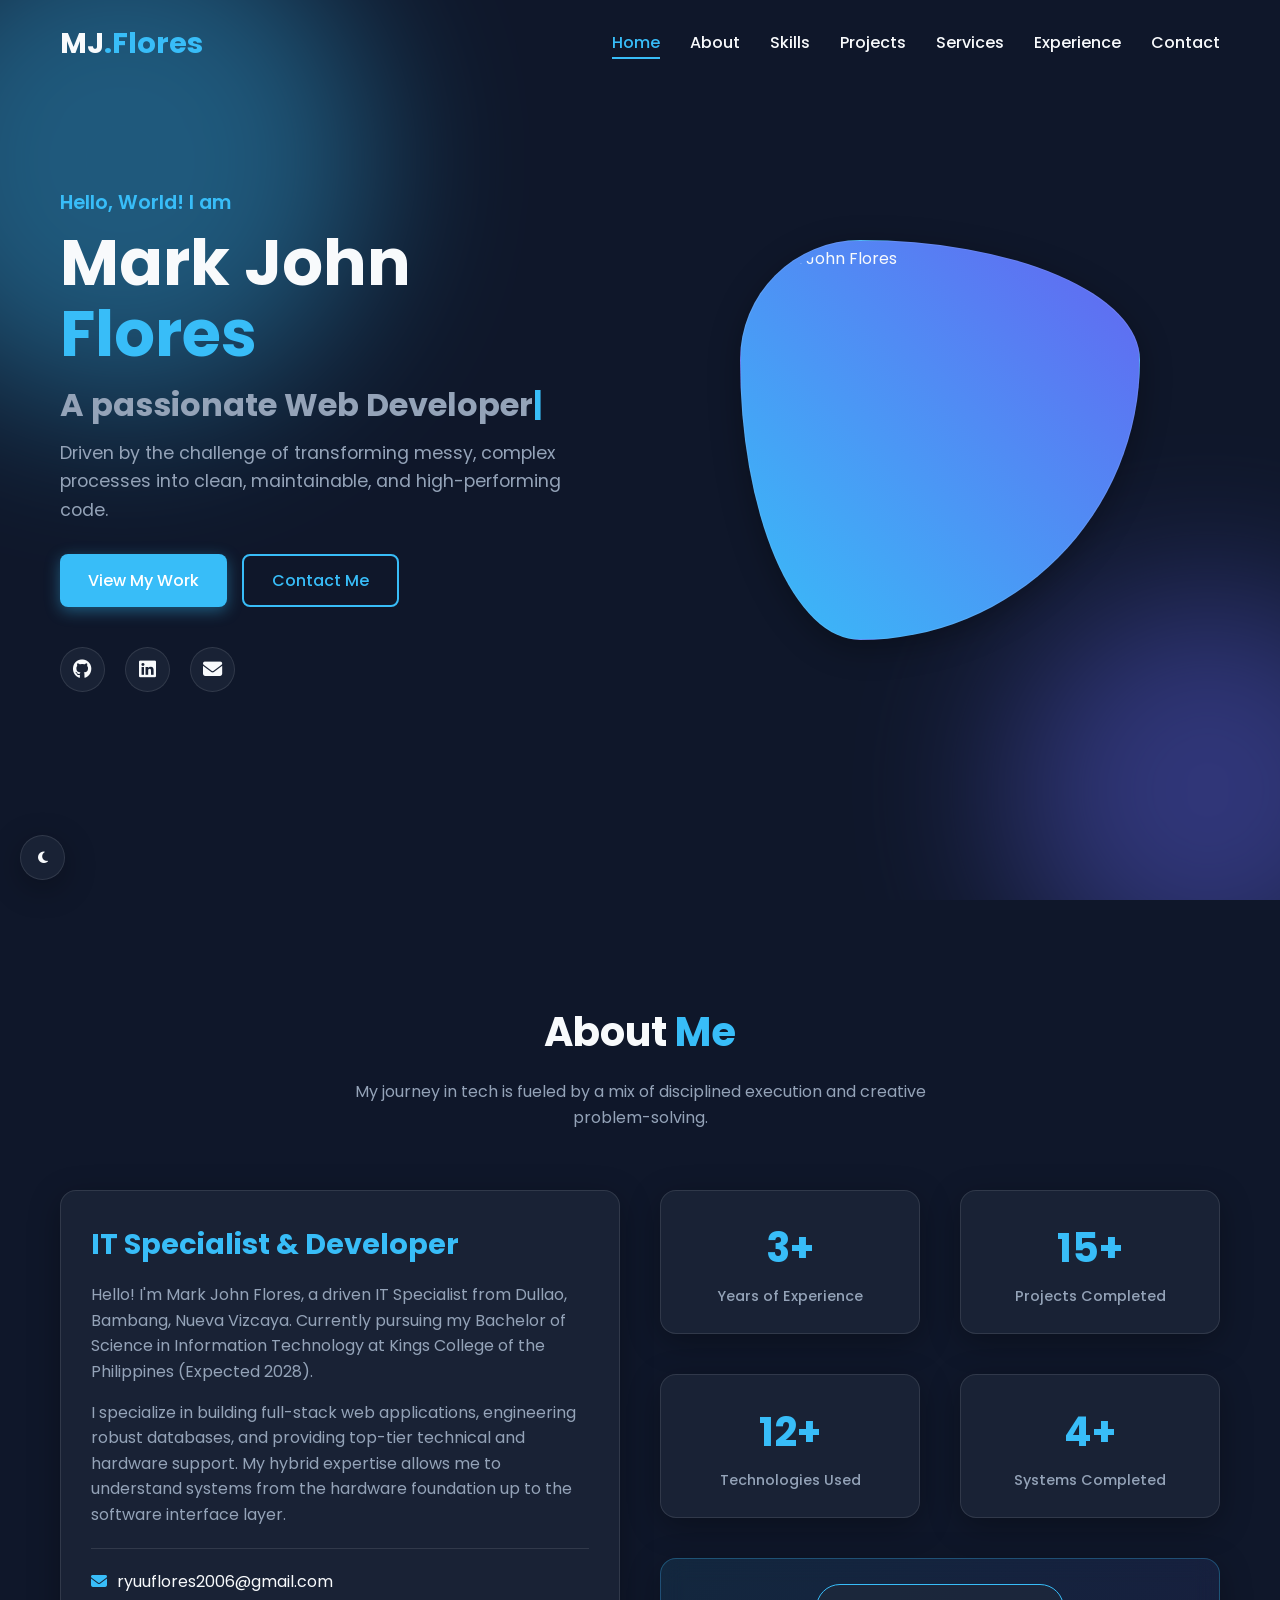
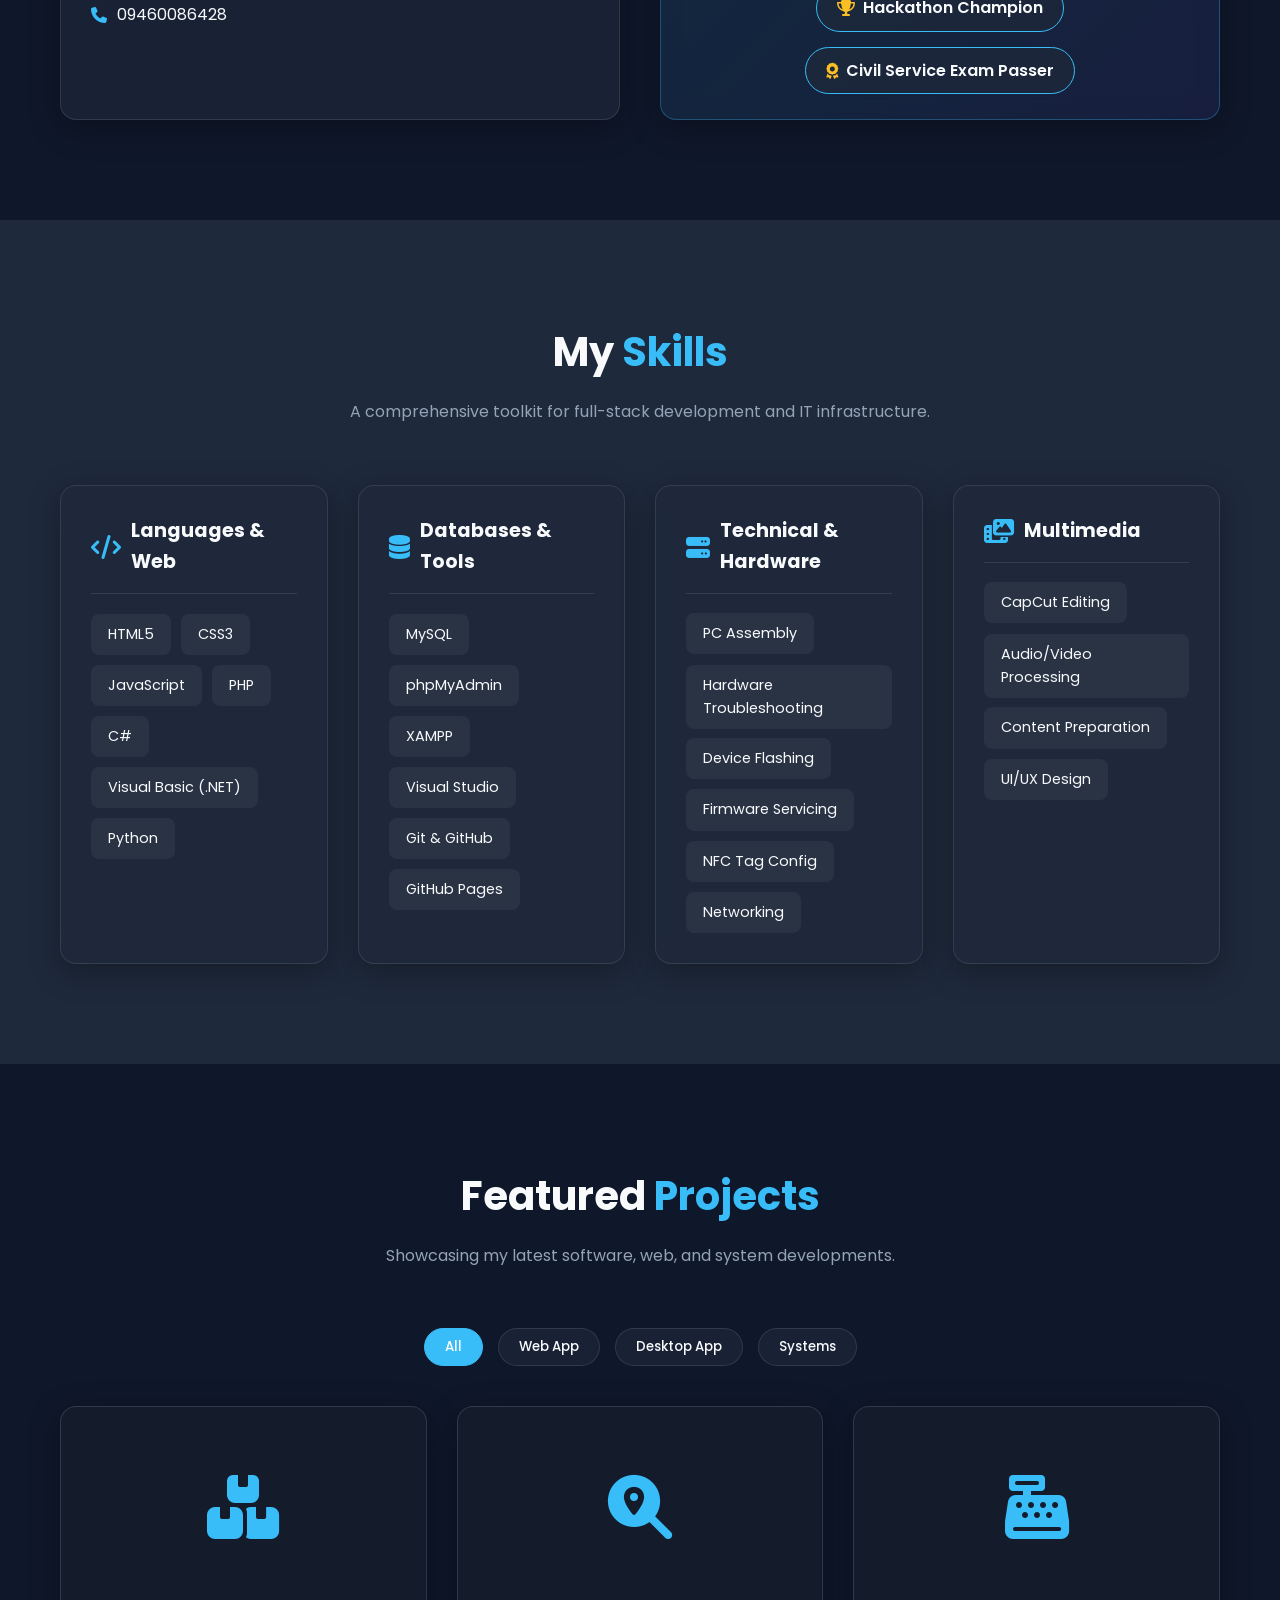
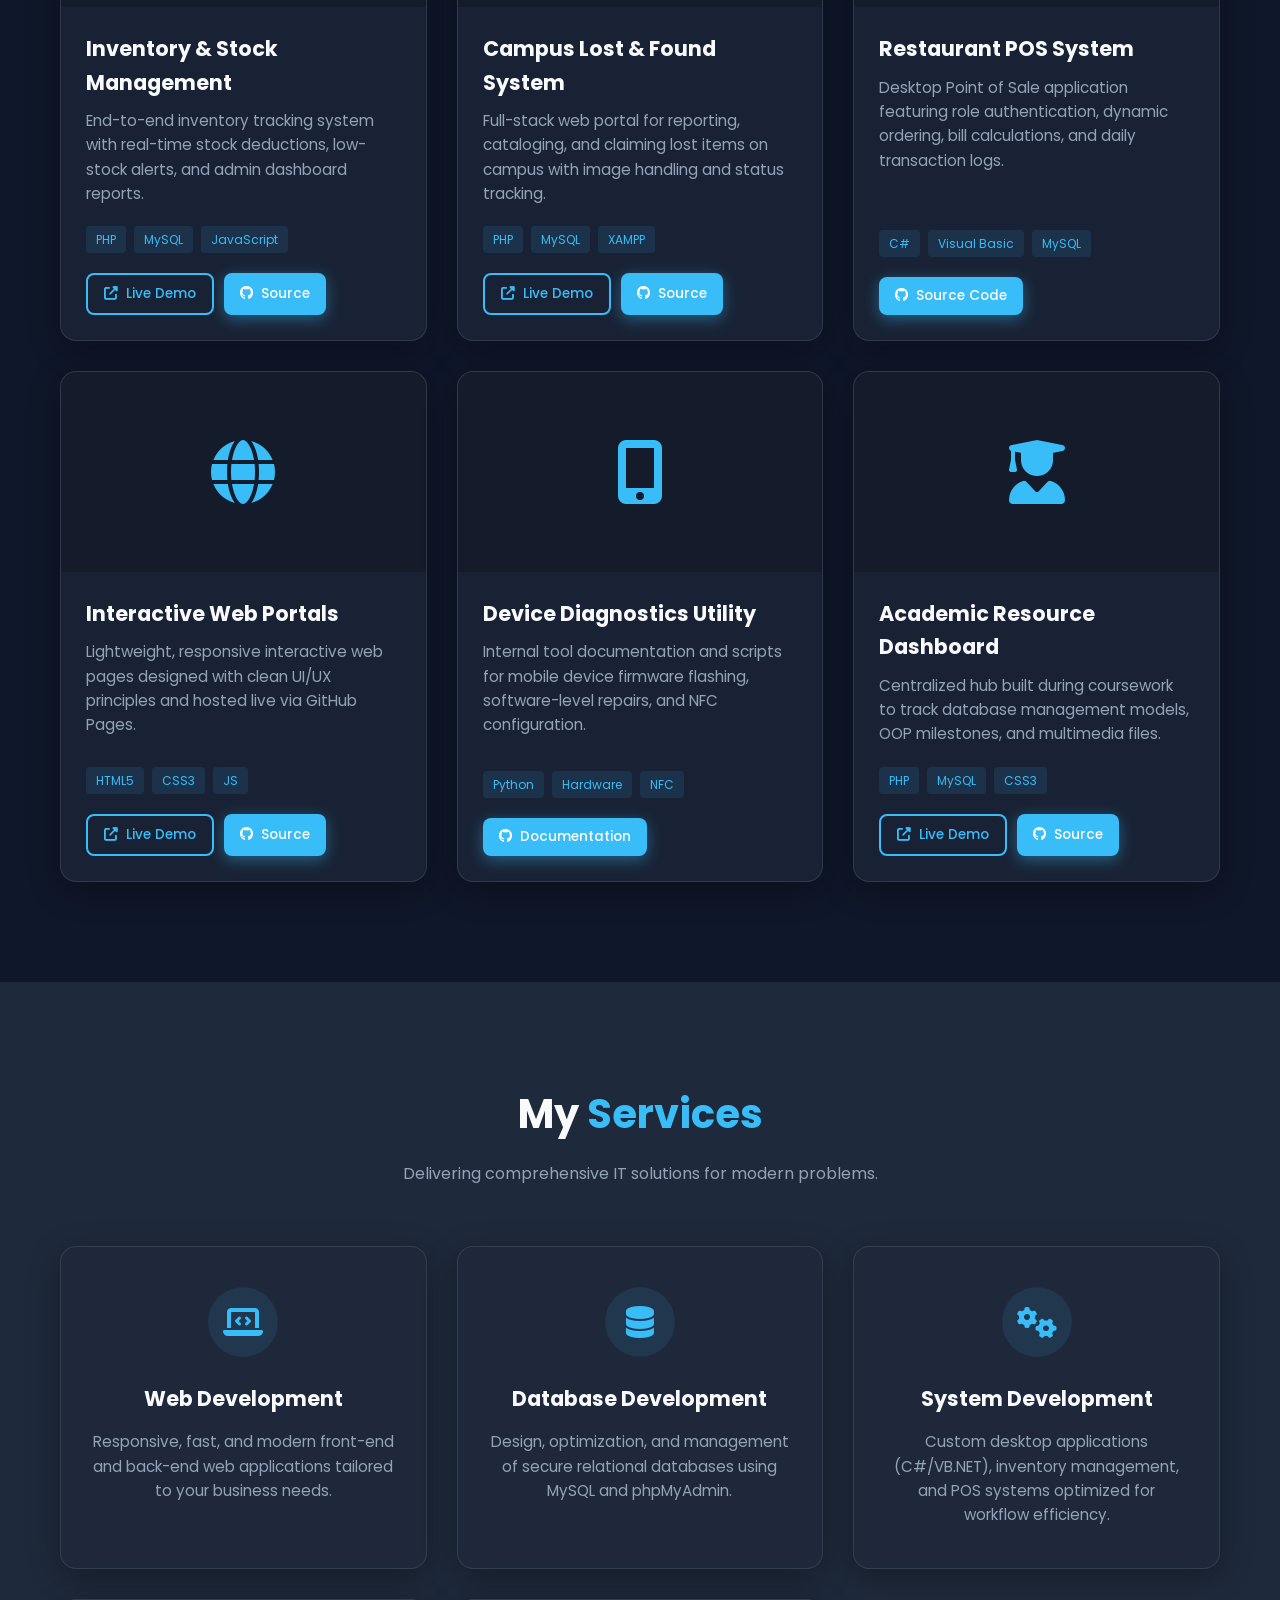
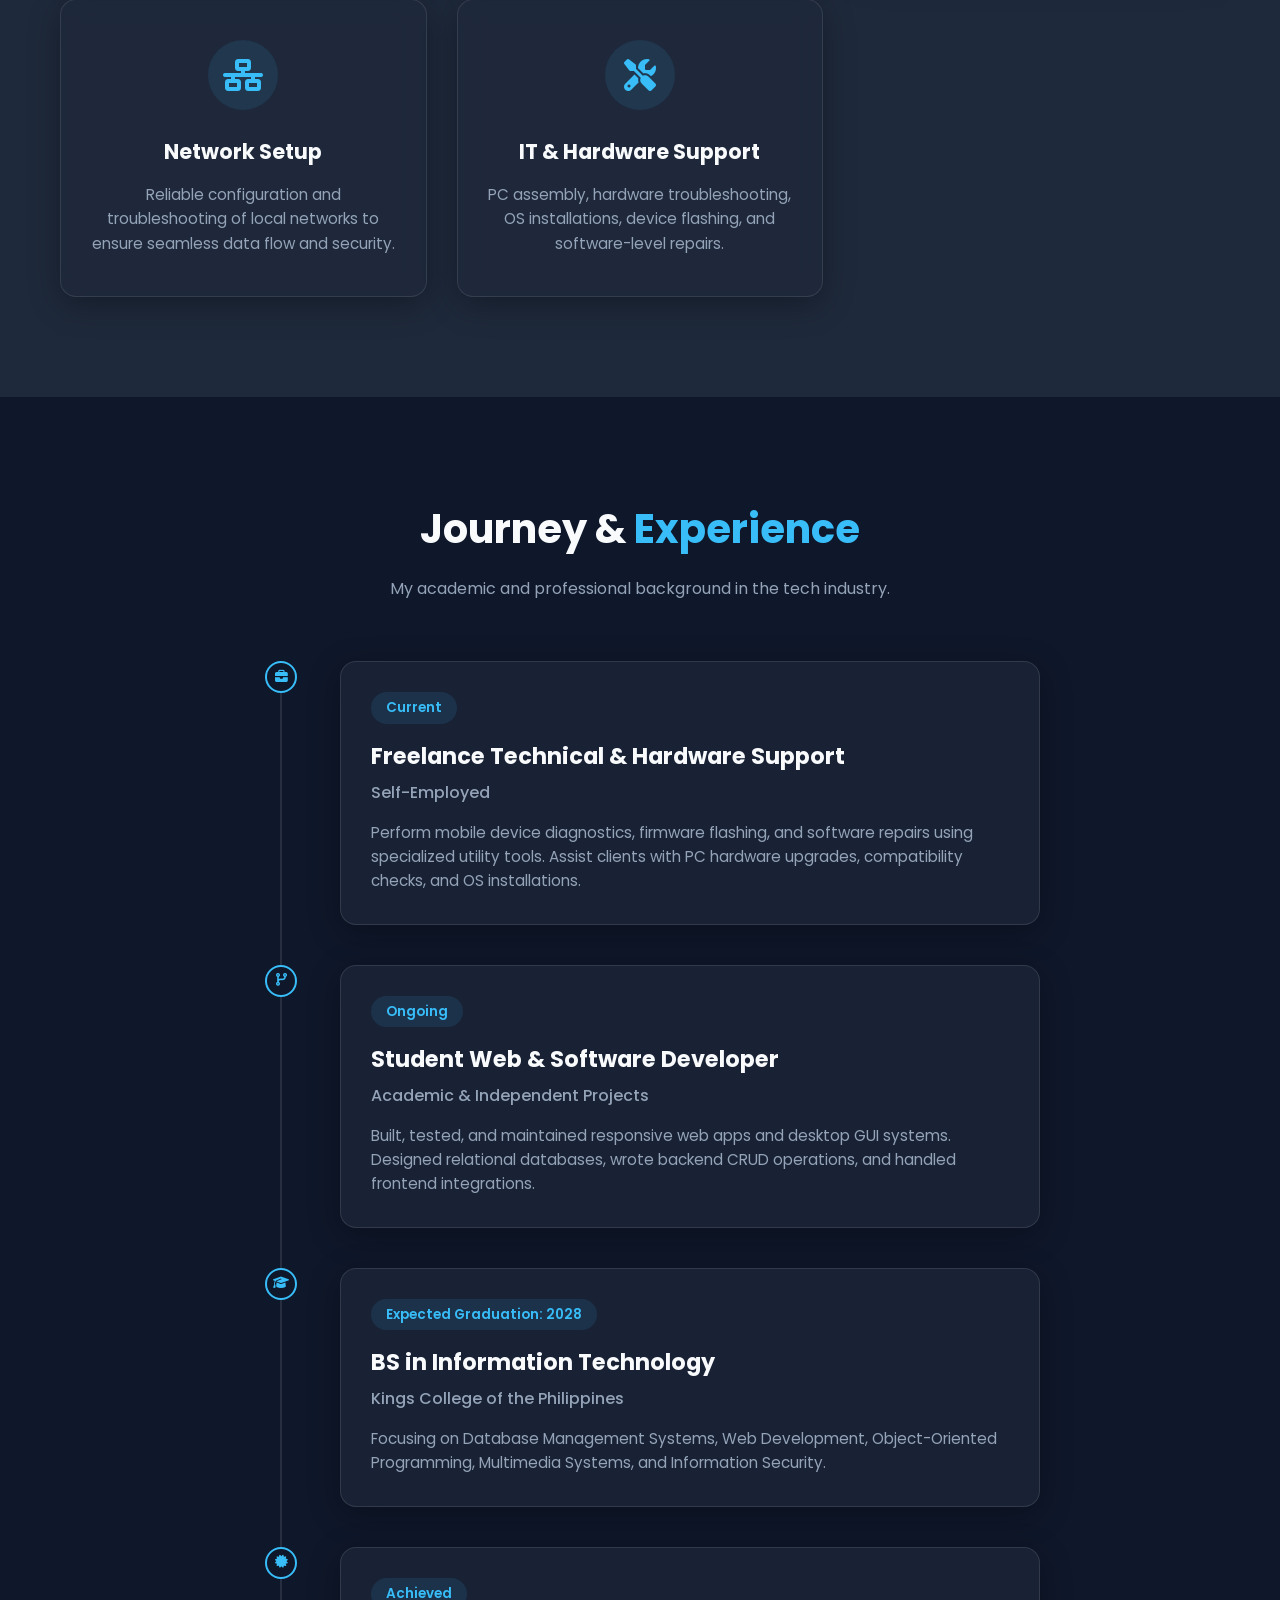
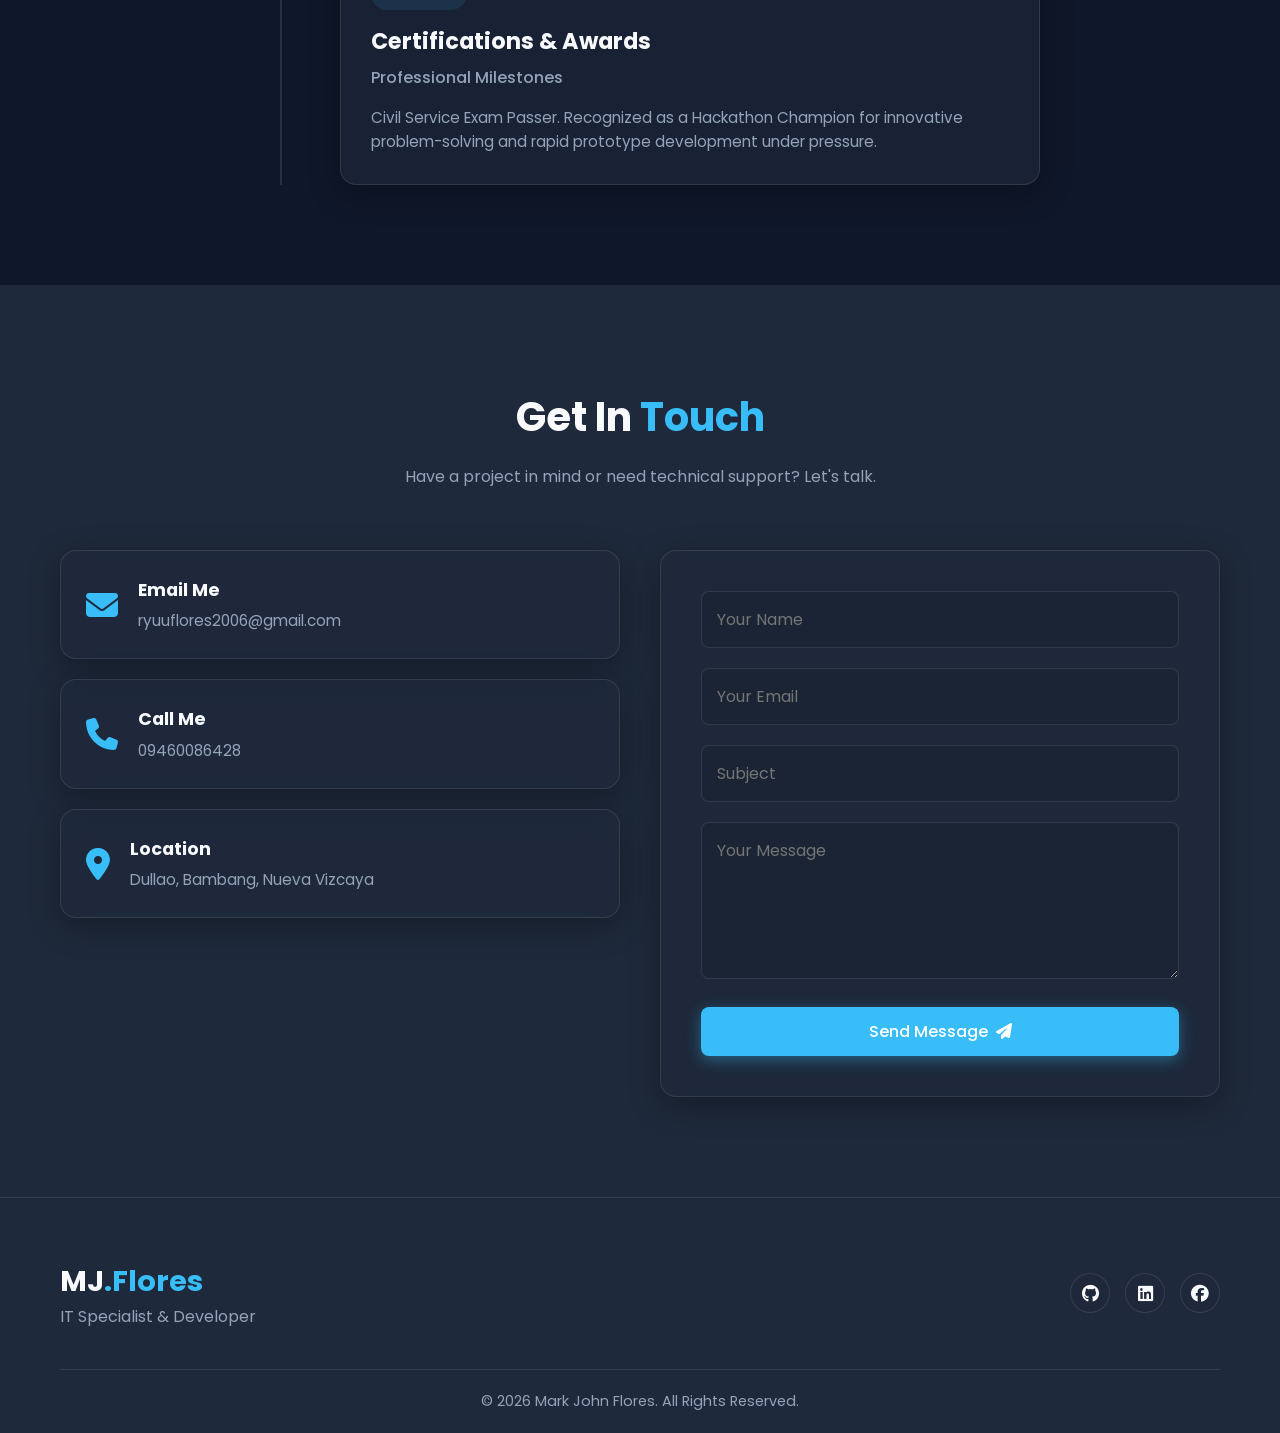
==== commit b01428c7: "Putting Image" ====
--- a/index.html
+++ b/index.html
@@ -62,10 +62,8 @@
             </div>
             <div class="hero-image-wrapper fade-in delay-1">
                 <div class="hero-image glass-card">
-                    <!-- Placeholder for actual profile picture -->
-                    <div class="image-placeholder">
-                        <i class="fas fa-user-tie"></i>
-                    </div>
+                    <!-- Your Profile Image -->
+                    <img src="profile.jpg" alt="Mark John Flores" class="profile-img">
                 </div>
             </div>
         </div>
@@ -461,4 +459,4 @@
 
     <script src="script.js"></script>
 </body>
-</html>
+</html>
--- a/style.css
+++ b/style.css
@@ -394,18 +394,6 @@
     padding: 5px;
 }
 
-.image-placeholder {
-    width: 100%;
-    height: 100%;
-    background: var(--bg-color);
-    border-radius: inherit;
-    display: flex;
-    justify-content: center;
-    align-items: center;
-    font-size: 8rem;
-    color: var(--text-secondary);
-}
-
 /* =========================================
    ABOUT SECTION
    ========================================= */
@@ -1112,3 +1100,11 @@
         padding: 25px 15px;
     }
 }
+
+/* Profile Image Styling */
+.profile-img {
+    width: 100%;
+    height: 100%;
+    object-fit: cover;
+    border-radius: inherit;
+}
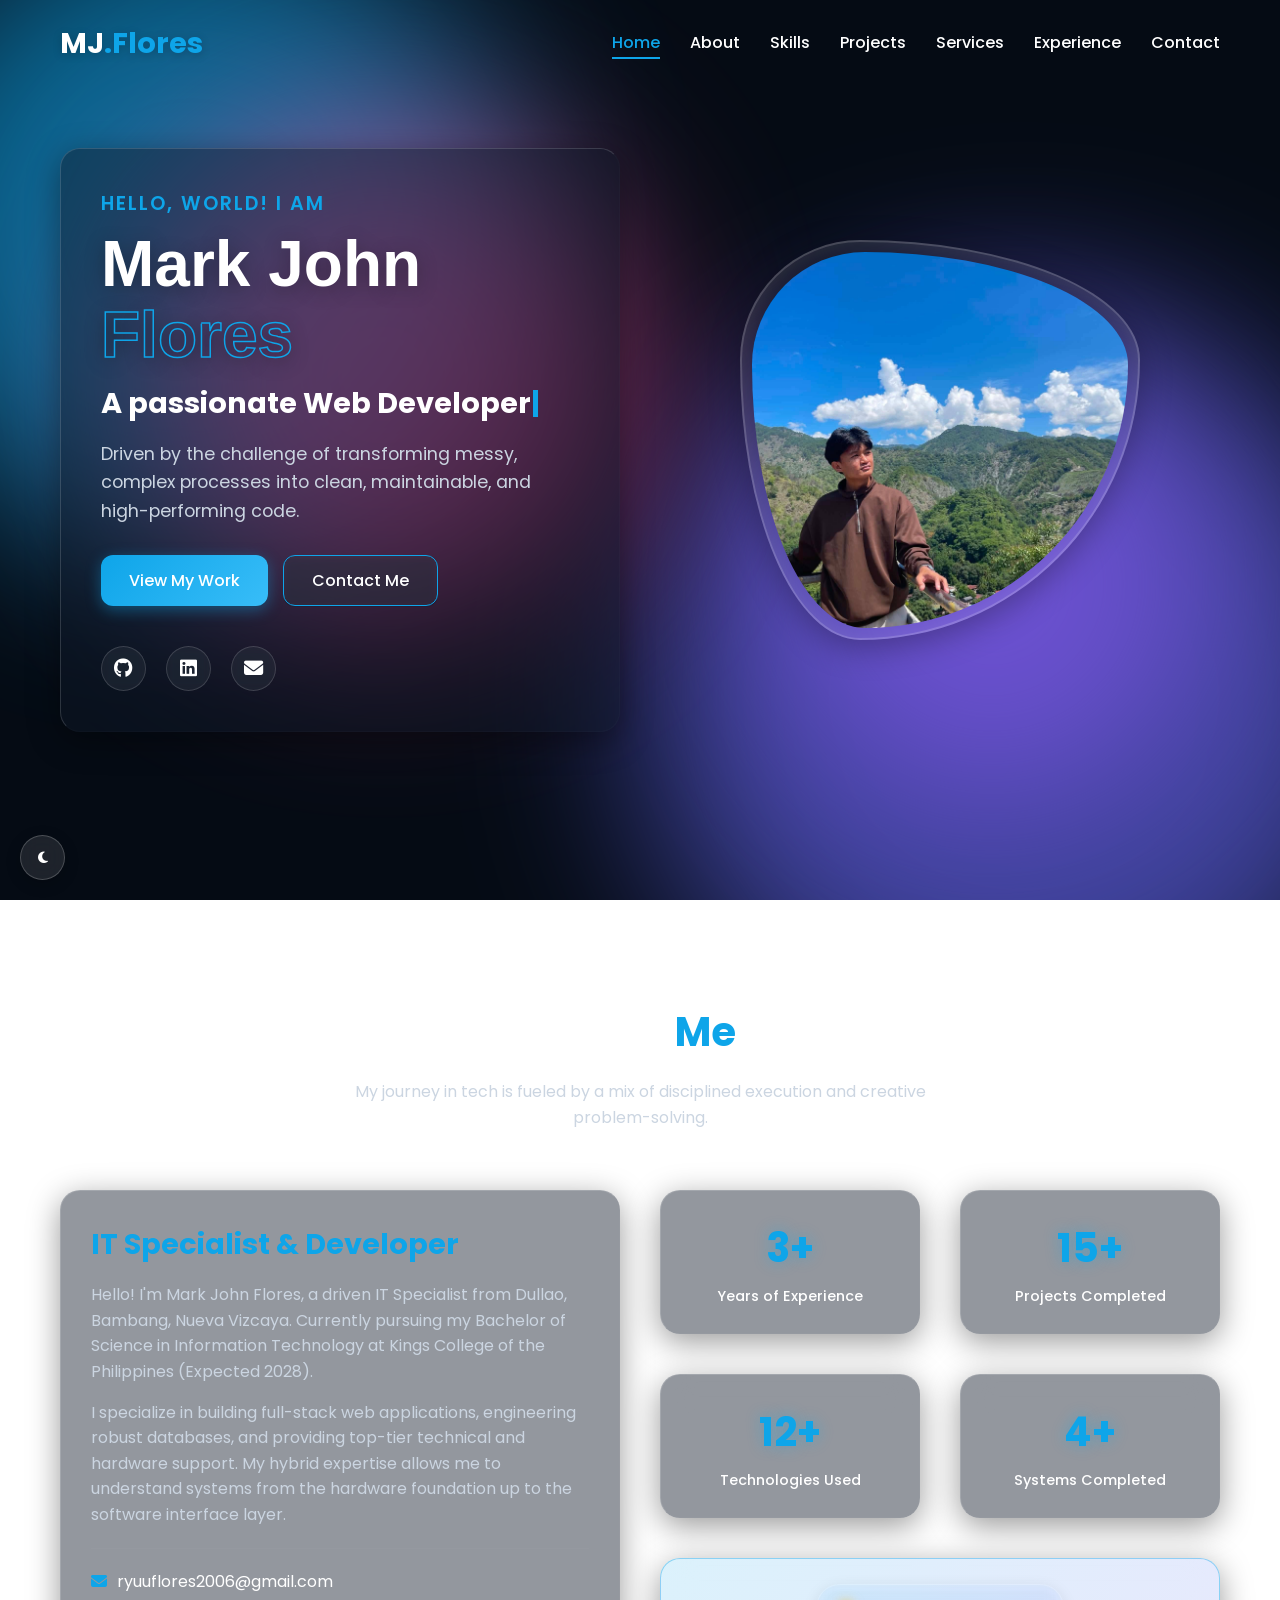
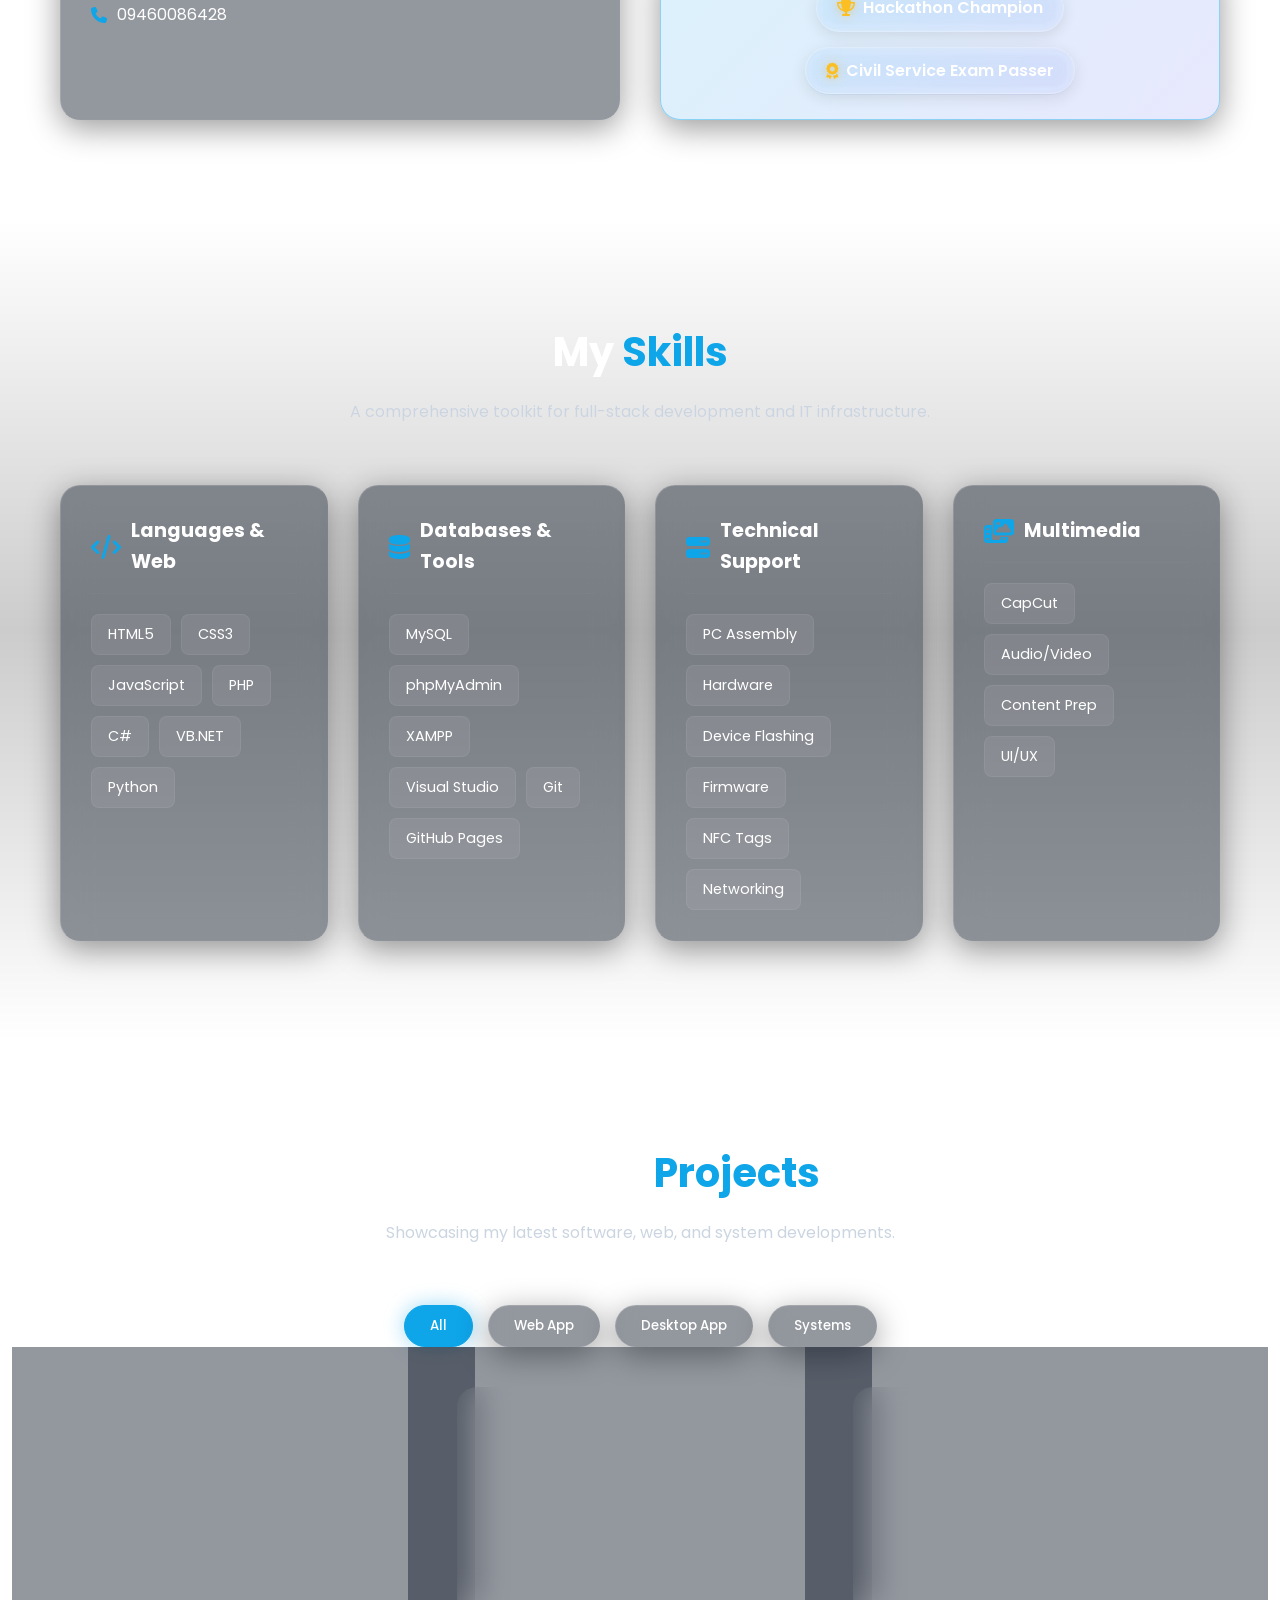
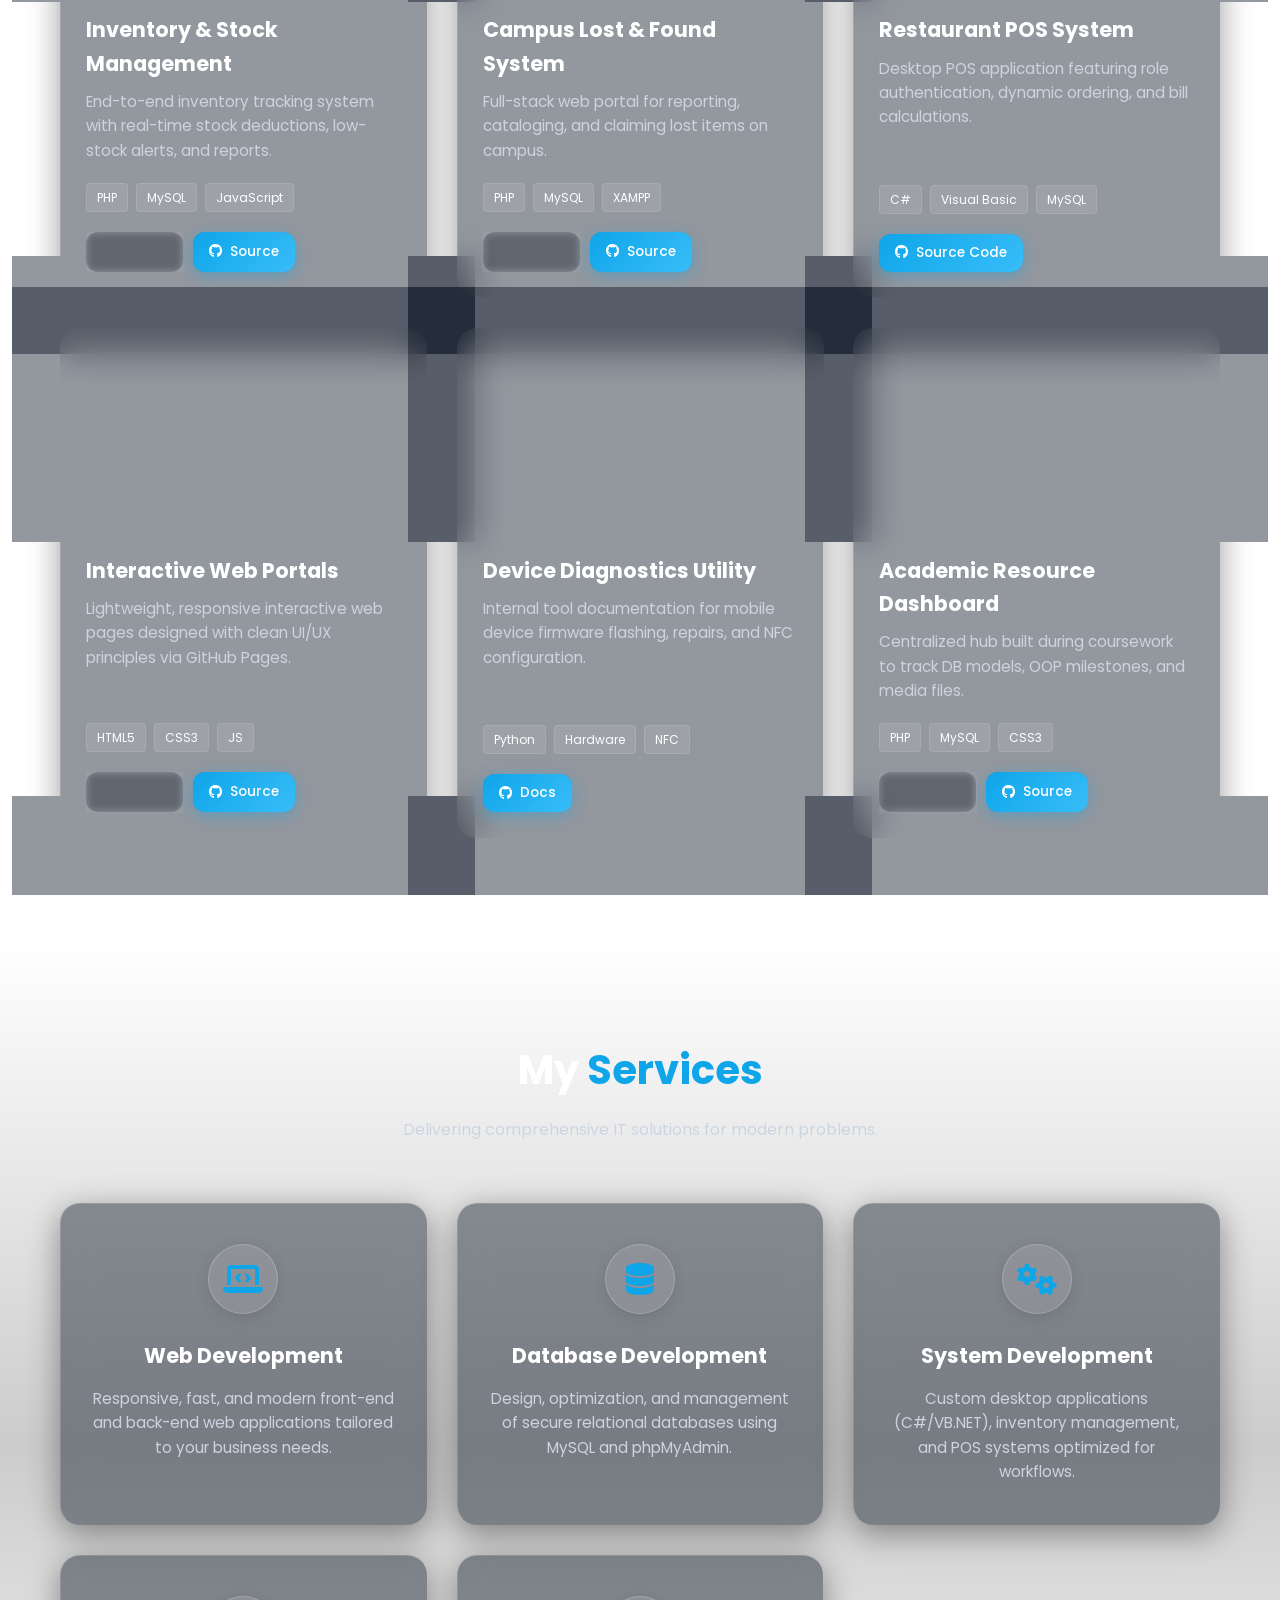
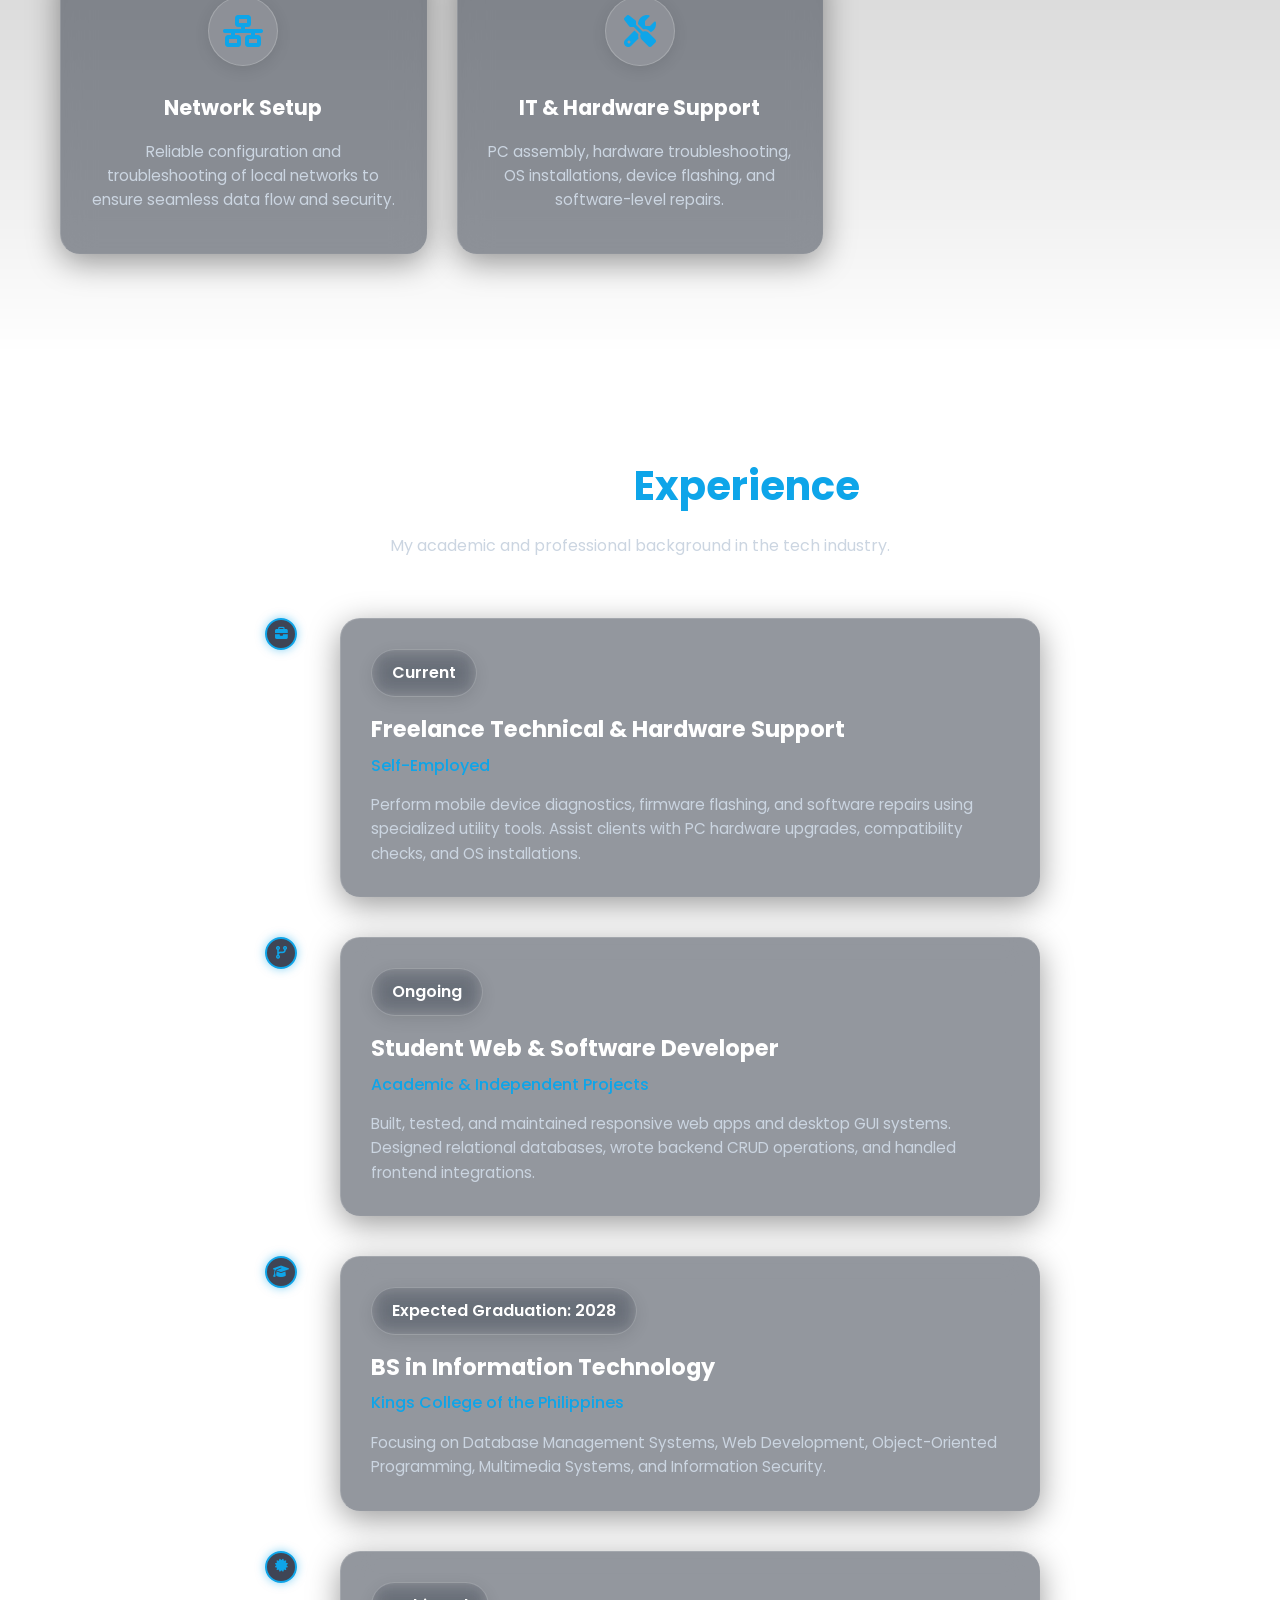
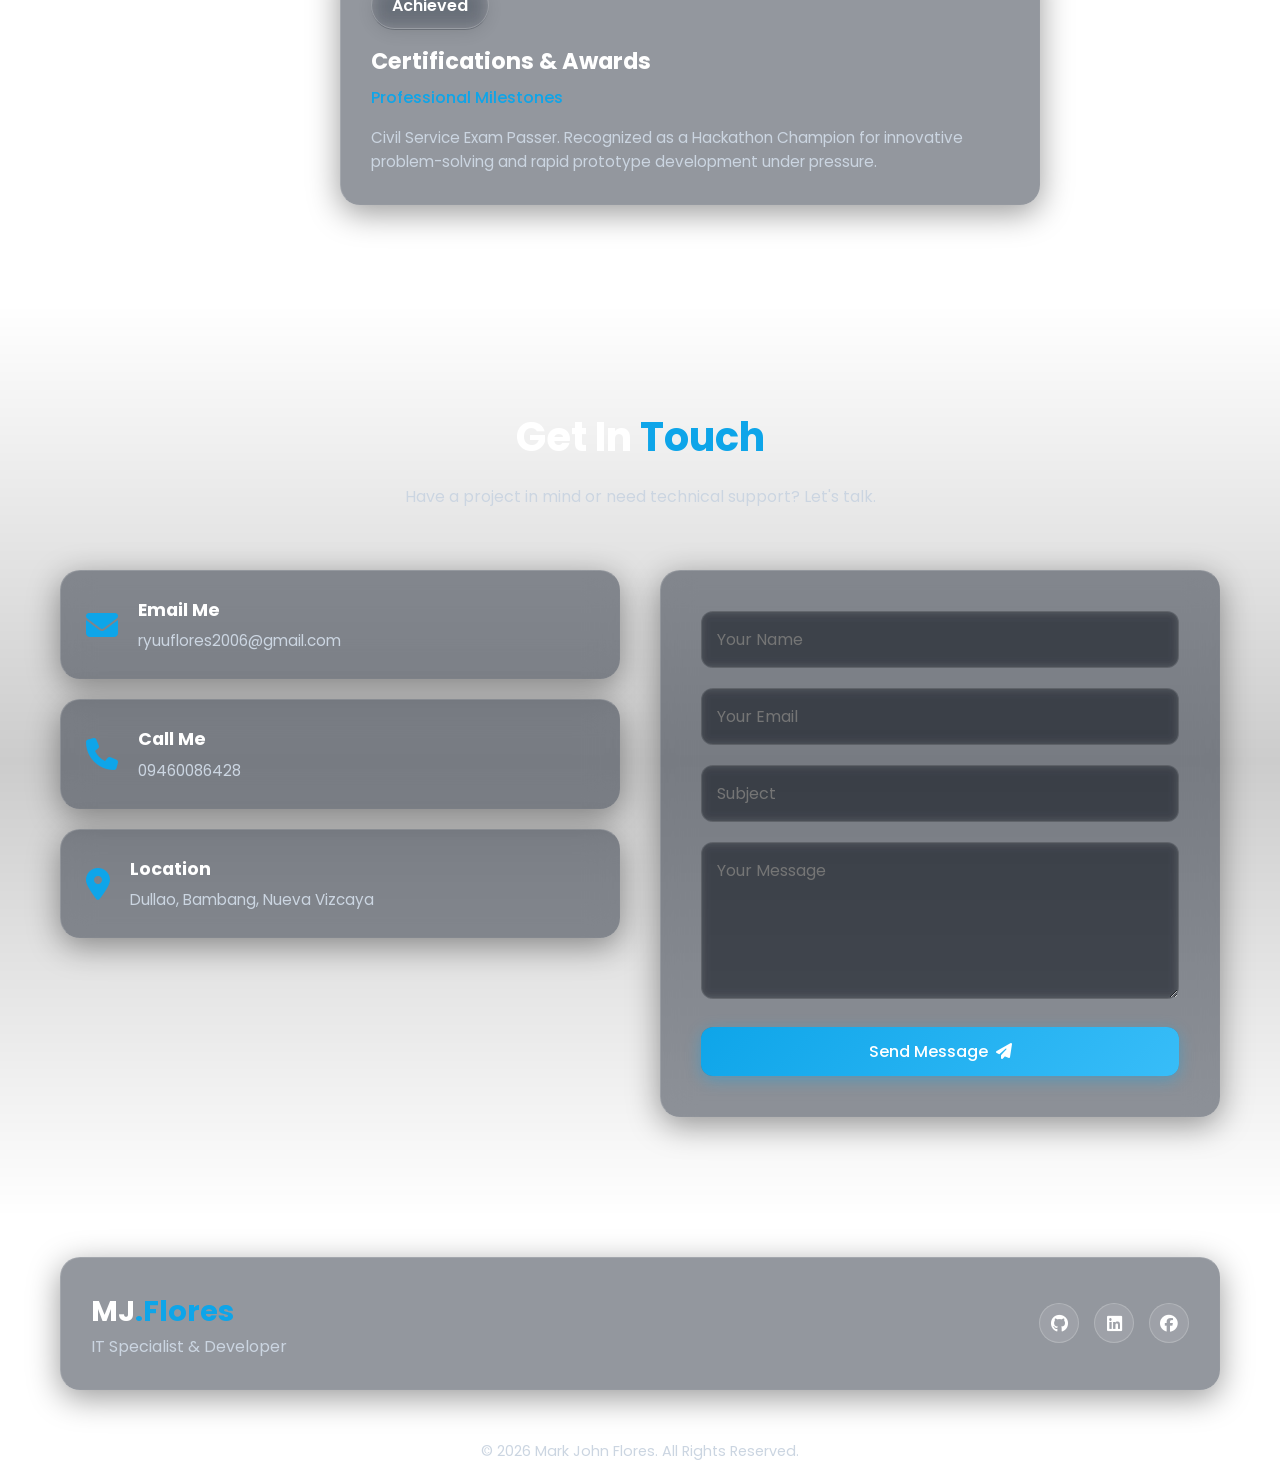
==== commit eb73de9e: "Putting Image" ====
--- a/index.html
+++ b/index.html
@@ -11,6 +11,14 @@
     <link rel="stylesheet" href="style.css">
 </head>
 <body>
+    <!-- AMBIENT GLASSMORPHISM BACKGROUND -->
+    <div class="ambient-bg">
+        <div class="ambient-blob color-1"></div>
+        <div class="ambient-blob color-2"></div>
+        <div class="ambient-blob color-3"></div>
+        <div class="ambient-blob color-4"></div>
+    </div>
+
     <!-- Theme Toggle & Back to Top -->
     <button id="theme-toggle" class="glass-button" aria-label="Toggle Theme"><i class="fas fa-moon"></i></button>
     <button id="back-to-top" class="glass-button" aria-label="Back to Top"><i class="fas fa-arrow-up"></i></button>
@@ -38,31 +46,28 @@
 
     <!-- Hero Section -->
     <section id="home" class="hero section">
-        <div class="hero-bg-animated">
-            <div class="blob blob-1"></div>
-            <div class="blob blob-2"></div>
-        </div>
         <div class="container hero-container grid-2">
             <div class="hero-content fade-in">
-                <p class="greeting">Hello, World! I am</p>
-                <h1 class="name">Mark John <span>Flores</span></h1>
-                <h2 class="title">A passionate <span id="typing-text"></span><span class="cursor">|</span></h2>
-                <p class="description">
-                    Driven by the challenge of transforming messy, complex processes into clean, maintainable, and high-performing code.
-                </p>
-                <div class="hero-buttons">
-                    <a href="#projects" class="btn btn-primary">View My Work</a>
-                    <a href="#contact" class="btn btn-outline">Contact Me</a>
-                </div>
-                <div class="social-links">
-                    <a href="#" aria-label="GitHub"><i class="fab fa-github"></i></a>
-                    <a href="#" aria-label="LinkedIn"><i class="fab fa-linkedin"></i></a>
-                    <a href="#" aria-label="Email"><i class="fas fa-envelope"></i></a>
+                <div class="glass-card hero-glass-panel">
+                    <p class="greeting">Hello, World! I am</p>
+                    <h1 class="name">Mark John <span>Flores</span></h1>
+                    <h2 class="title">A passionate <span id="typing-text"></span><span class="cursor">|</span></h2>
+                    <p class="description">
+                        Driven by the challenge of transforming messy, complex processes into clean, maintainable, and high-performing code.
+                    </p>
+                    <div class="hero-buttons">
+                        <a href="#projects" class="btn btn-primary">View My Work</a>
+                        <a href="#contact" class="btn btn-outline">Contact Me</a>
+                    </div>
+                    <div class="social-links">
+                        <a href="#" aria-label="GitHub"><i class="fab fa-github"></i></a>
+                        <a href="#" aria-label="LinkedIn"><i class="fab fa-linkedin"></i></a>
+                        <a href="#" aria-label="Email"><i class="fas fa-envelope"></i></a>
+                    </div>
                 </div>
             </div>
             <div class="hero-image-wrapper fade-in delay-1">
                 <div class="hero-image glass-card">
-                    <!-- Your Profile Image -->
                     <img src="profile.jpg" alt="Mark John Flores" class="profile-img">
                 </div>
             </div>
@@ -105,8 +110,8 @@
                     </div>
                     <div class="stat-box glass-card span-2 highlight">
                         <div class="achievements">
-                            <span class="badge"><i class="fas fa-trophy"></i> Hackathon Champion</span>
-                            <span class="badge"><i class="fas fa-award"></i> Civil Service Exam Passer</span>
+                            <span class="badge glass-badge"><i class="fas fa-trophy"></i> Hackathon Champion</span>
+                            <span class="badge glass-badge"><i class="fas fa-award"></i> Civil Service Exam Passer</span>
                         </div>
                     </div>
                 </div>
@@ -125,44 +130,29 @@
                 <div class="skill-category glass-card">
                     <h3><i class="fas fa-code"></i> Languages & Web</h3>
                     <div class="skill-tags">
-                        <span>HTML5</span>
-                        <span>CSS3</span>
-                        <span>JavaScript</span>
-                        <span>PHP</span>
-                        <span>C#</span>
-                        <span>Visual Basic (.NET)</span>
-                        <span>Python</span>
+                        <span>HTML5</span><span>CSS3</span><span>JavaScript</span>
+                        <span>PHP</span><span>C#</span><span>VB.NET</span><span>Python</span>
                     </div>
                 </div>
                 <div class="skill-category glass-card">
                     <h3><i class="fas fa-database"></i> Databases & Tools</h3>
                     <div class="skill-tags">
-                        <span>MySQL</span>
-                        <span>phpMyAdmin</span>
-                        <span>XAMPP</span>
-                        <span>Visual Studio</span>
-                        <span>Git & GitHub</span>
-                        <span>GitHub Pages</span>
+                        <span>MySQL</span><span>phpMyAdmin</span><span>XAMPP</span>
+                        <span>Visual Studio</span><span>Git</span><span>GitHub Pages</span>
                     </div>
                 </div>
                 <div class="skill-category glass-card">
-                    <h3><i class="fas fa-server"></i> Technical & Hardware</h3>
+                    <h3><i class="fas fa-server"></i> Technical Support</h3>
                     <div class="skill-tags">
-                        <span>PC Assembly</span>
-                        <span>Hardware Troubleshooting</span>
-                        <span>Device Flashing</span>
-                        <span>Firmware Servicing</span>
-                        <span>NFC Tag Config</span>
-                        <span>Networking</span>
+                        <span>PC Assembly</span><span>Hardware</span><span>Device Flashing</span>
+                        <span>Firmware</span><span>NFC Tags</span><span>Networking</span>
                     </div>
                 </div>
                 <div class="skill-category glass-card">
                     <h3><i class="fas fa-photo-video"></i> Multimedia</h3>
                     <div class="skill-tags">
-                        <span>CapCut Editing</span>
-                        <span>Audio/Video Processing</span>
-                        <span>Content Preparation</span>
-                        <span>UI/UX Design</span>
+                        <span>CapCut</span><span>Audio/Video</span>
+                        <span>Content Prep</span><span>UI/UX</span>
                     </div>
                 </div>
             </div>
@@ -178,10 +168,10 @@
             </div>
             
             <div class="project-filters reveal delay-1">
-                <button class="filter-btn active" data-filter="all">All</button>
-                <button class="filter-btn" data-filter="web">Web App</button>
-                <button class="filter-btn" data-filter="desktop">Desktop App</button>
-                <button class="filter-btn" data-filter="system">Systems</button>
+                <button class="filter-btn glass-card active" data-filter="all">All</button>
+                <button class="filter-btn glass-card" data-filter="web">Web App</button>
+                <button class="filter-btn glass-card" data-filter="desktop">Desktop App</button>
+                <button class="filter-btn glass-card" data-filter="system">Systems</button>
             </div>
 
             <div class="projects-grid reveal delay-2">
@@ -192,12 +182,12 @@
                     </div>
                     <div class="project-info">
                         <h3>Inventory & Stock Management</h3>
-                        <p>End-to-end inventory tracking system with real-time stock deductions, low-stock alerts, and admin dashboard reports.</p>
+                        <p>End-to-end inventory tracking system with real-time stock deductions, low-stock alerts, and reports.</p>
                         <div class="tech-stack">
                             <span>PHP</span><span>MySQL</span><span>JavaScript</span>
                         </div>
                         <div class="project-links">
-                            <a href="#" class="btn btn-sm btn-outline"><i class="fas fa-external-link-alt"></i> Live Demo</a>
+                            <a href="#" class="btn btn-sm btn-outline"><i class="fas fa-external-link-alt"></i> Demo</a>
                             <a href="#" class="btn btn-sm btn-primary"><i class="fab fa-github"></i> Source</a>
                         </div>
                     </div>
@@ -210,12 +200,12 @@
                     </div>
                     <div class="project-info">
                         <h3>Campus Lost & Found System</h3>
-                        <p>Full-stack web portal for reporting, cataloging, and claiming lost items on campus with image handling and status tracking.</p>
+                        <p>Full-stack web portal for reporting, cataloging, and claiming lost items on campus.</p>
                         <div class="tech-stack">
                             <span>PHP</span><span>MySQL</span><span>XAMPP</span>
                         </div>
                         <div class="project-links">
-                            <a href="#" class="btn btn-sm btn-outline"><i class="fas fa-external-link-alt"></i> Live Demo</a>
+                            <a href="#" class="btn btn-sm btn-outline"><i class="fas fa-external-link-alt"></i> Demo</a>
                             <a href="#" class="btn btn-sm btn-primary"><i class="fab fa-github"></i> Source</a>
                         </div>
                     </div>
@@ -228,7 +218,7 @@
                     </div>
                     <div class="project-info">
                         <h3>Restaurant POS System</h3>
-                        <p>Desktop Point of Sale application featuring role authentication, dynamic ordering, bill calculations, and daily transaction logs.</p>
+                        <p>Desktop POS application featuring role authentication, dynamic ordering, and bill calculations.</p>
                         <div class="tech-stack">
                             <span>C#</span><span>Visual Basic</span><span>MySQL</span>
                         </div>
@@ -245,12 +235,12 @@
                     </div>
                     <div class="project-info">
                         <h3>Interactive Web Portals</h3>
-                        <p>Lightweight, responsive interactive web pages designed with clean UI/UX principles and hosted live via GitHub Pages.</p>
+                        <p>Lightweight, responsive interactive web pages designed with clean UI/UX principles via GitHub Pages.</p>
                         <div class="tech-stack">
                             <span>HTML5</span><span>CSS3</span><span>JS</span>
                         </div>
                         <div class="project-links">
-                            <a href="#" class="btn btn-sm btn-outline"><i class="fas fa-external-link-alt"></i> Live Demo</a>
+                            <a href="#" class="btn btn-sm btn-outline"><i class="fas fa-external-link-alt"></i> Demo</a>
                             <a href="#" class="btn btn-sm btn-primary"><i class="fab fa-github"></i> Source</a>
                         </div>
                     </div>
@@ -263,12 +253,12 @@
                     </div>
                     <div class="project-info">
                         <h3>Device Diagnostics Utility</h3>
-                        <p>Internal tool documentation and scripts for mobile device firmware flashing, software-level repairs, and NFC configuration.</p>
+                        <p>Internal tool documentation for mobile device firmware flashing, repairs, and NFC configuration.</p>
                         <div class="tech-stack">
                             <span>Python</span><span>Hardware</span><span>NFC</span>
                         </div>
                         <div class="project-links">
-                            <a href="#" class="btn btn-sm btn-primary"><i class="fab fa-github"></i> Documentation</a>
+                            <a href="#" class="btn btn-sm btn-primary"><i class="fab fa-github"></i> Docs</a>
                         </div>
                     </div>
                 </div>
@@ -280,12 +270,12 @@
                     </div>
                     <div class="project-info">
                         <h3>Academic Resource Dashboard</h3>
-                        <p>Centralized hub built during coursework to track database management models, OOP milestones, and multimedia files.</p>
+                        <p>Centralized hub built during coursework to track DB models, OOP milestones, and media files.</p>
                         <div class="tech-stack">
                             <span>PHP</span><span>MySQL</span><span>CSS3</span>
                         </div>
                         <div class="project-links">
-                            <a href="#" class="btn btn-sm btn-outline"><i class="fas fa-external-link-alt"></i> Live Demo</a>
+                            <a href="#" class="btn btn-sm btn-outline"><i class="fas fa-external-link-alt"></i> Demo</a>
                             <a href="#" class="btn btn-sm btn-primary"><i class="fab fa-github"></i> Source</a>
                         </div>
                     </div>
@@ -315,7 +305,7 @@
                 <div class="service-card glass-card">
                     <div class="service-icon"><i class="fas fa-cogs"></i></div>
                     <h3>System Development</h3>
-                    <p>Custom desktop applications (C#/VB.NET), inventory management, and POS systems optimized for workflow efficiency.</p>
+                    <p>Custom desktop applications (C#/VB.NET), inventory management, and POS systems optimized for workflows.</p>
                 </div>
                 <div class="service-card glass-card">
                     <div class="service-icon"><i class="fas fa-network-wired"></i></div>
@@ -339,11 +329,10 @@
                 <p>My academic and professional background in the tech industry.</p>
             </div>
             <div class="timeline reveal delay-1">
-                
                 <div class="timeline-item">
                     <div class="timeline-dot"><i class="fas fa-briefcase"></i></div>
                     <div class="timeline-content glass-card">
-                        <span class="date">Current</span>
+                        <span class="date glass-badge">Current</span>
                         <h3>Freelance Technical & Hardware Support</h3>
                         <h4>Self-Employed</h4>
                         <p>Perform mobile device diagnostics, firmware flashing, and software repairs using specialized utility tools. Assist clients with PC hardware upgrades, compatibility checks, and OS installations.</p>
@@ -353,7 +342,7 @@
                 <div class="timeline-item">
                     <div class="timeline-dot"><i class="fas fa-code-branch"></i></div>
                     <div class="timeline-content glass-card">
-                        <span class="date">Ongoing</span>
+                        <span class="date glass-badge">Ongoing</span>
                         <h3>Student Web & Software Developer</h3>
                         <h4>Academic & Independent Projects</h4>
                         <p>Built, tested, and maintained responsive web apps and desktop GUI systems. Designed relational databases, wrote backend CRUD operations, and handled frontend integrations.</p>
@@ -363,7 +352,7 @@
                 <div class="timeline-item">
                     <div class="timeline-dot"><i class="fas fa-graduation-cap"></i></div>
                     <div class="timeline-content glass-card">
-                        <span class="date">Expected Graduation: 2028</span>
+                        <span class="date glass-badge">Expected Graduation: 2028</span>
                         <h3>BS in Information Technology</h3>
                         <h4>Kings College of the Philippines</h4>
                         <p>Focusing on Database Management Systems, Web Development, Object-Oriented Programming, Multimedia Systems, and Information Security.</p>
@@ -373,7 +362,7 @@
                 <div class="timeline-item">
                     <div class="timeline-dot"><i class="fas fa-certificate"></i></div>
                     <div class="timeline-content glass-card">
-                        <span class="date">Achieved</span>
+                        <span class="date glass-badge">Achieved</span>
                         <h3>Certifications & Awards</h3>
                         <h4>Professional Milestones</h4>
                         <p>Civil Service Exam Passer. Recognized as a Hackathon Champion for innovative problem-solving and rapid prototype development under pressure.</p>
@@ -440,15 +429,15 @@
     <!-- Footer -->
     <footer class="footer">
         <div class="container">
-            <div class="footer-content">
+            <div class="footer-content glass-card">
                 <div class="footer-logo">
                     <h2>MJ<span>.Flores</span></h2>
                     <p>IT Specialist & Developer</p>
                 </div>
                 <div class="footer-socials">
-                    <a href="#" aria-label="GitHub"><i class="fab fa-github"></i></a>
+                    <a href="#https://github.com/ryuuflores2006-crypto" aria-label="GitHub"><i class="fab fa-github"></i></a>
                     <a href="#" aria-label="LinkedIn"><i class="fab fa-linkedin"></i></a>
-                    <a href="#" aria-label="Facebook"><i class="fab fa-facebook"></i></a>
+                    <a href="#https://www.facebook.com/markyyyylicious" aria-label="Facebook"><i class="fab fa-facebook"></i></a>
                 </div>
             </div>
             <div class="footer-bottom">
--- a/style.css
+++ b/style.css
@@ -1,17 +1,22 @@
 /* =========================================
-   VARIABLES & THEME SETUP
+   VARIABLES & TRUE GLASSMORPHISM THEME
    ========================================= */
 :root {
-    /* Dark Theme (Default) */
-    --bg-color: #0f172a;
-    --bg-alt: #1e293b;
-    --text-primary: #f8fafc;
-    --text-secondary: #94a3b8;
-    --accent-color: #38bdf8;
-    --accent-hover: #0284c7;
-    --glass-bg: rgba(30, 41, 59, 0.7);
-    --glass-border: rgba(255, 255, 255, 0.1);
-    --card-shadow: 0 8px 32px 0 rgba(0, 0, 0, 0.3);
+    /* Deep background to make colors pop */
+    --bg-color: #050b14;
+    --text-primary: #ffffff;
+    --text-secondary: #cbd5e1;
+    
+    /* Vibrant Accent Colors (Neon Blue/Cyan) */
+    --accent-color: #0ea5e9;
+    --accent-hover: #38bdf8;
+    
+    /* True Glass Variables */
+    --glass-bg: rgba(17, 25, 40, 0.45);
+    --glass-border-light: rgba(255, 255, 255, 0.15); /* Specular highlight */
+    --glass-border-dark: rgba(255, 255, 255, 0.02); /* Shadow edge */
+    --card-shadow: 0 8px 32px 0 rgba(0, 0, 0, 0.4);
+    --glass-blur: blur(16px);
     
     /* Layout */
     --transition: all 0.3s cubic-bezier(0.4, 0, 0.2, 1);
@@ -20,15 +25,53 @@
 
 /* Light Theme Variables */
 [data-theme="light"] {
-    --bg-color: #f8fafc;
-    --bg-alt: #f1f5f9;
+    --bg-color: #f1f5f9;
     --text-primary: #0f172a;
-    --text-secondary: #475569;
+    --text-secondary: #334155;
     --accent-color: #0284c7;
     --accent-hover: #0369a1;
-    --glass-bg: rgba(255, 255, 255, 0.7);
-    --glass-border: rgba(0, 0, 0, 0.1);
-    --card-shadow: 0 8px 32px 0 rgba(31, 38, 135, 0.1);
+    --glass-bg: rgba(255, 255, 255, 0.6);
+    --glass-border-light: rgba(255, 255, 255, 0.8);
+    --glass-border-dark: rgba(0, 0, 0, 0.05);
+    --card-shadow: 0 8px 32px 0 rgba(31, 38, 135, 0.15);
+}
+
+/* =========================================
+   AMBIENT BACKGROUND (The Magic of Glassmorphism)
+   ========================================= */
+.ambient-bg {
+    position: fixed;
+    top: 0;
+    left: 0;
+    width: 100vw;
+    height: 100vh;
+    z-index: -1;
+    overflow: hidden;
+    background: var(--bg-color);
+    transition: background-color 0.4s ease;
+}
+
+.ambient-blob {
+    position: absolute;
+    border-radius: 50%;
+    filter: blur(90px);
+    opacity: 0.6;
+    animation: float-around 20s infinite ease-in-out alternate;
+}
+
+/* 4 Floating Orbs for the Background */
+.color-1 { top: -10%; left: -10%; width: 50vw; height: 50vw; background: #0ea5e9; }
+.color-2 { bottom: -20%; right: -10%; width: 60vw; height: 60vw; background: #6366f1; animation-delay: -5s; }
+.color-3 { top: 40%; left: 60%; width: 35vw; height: 35vw; background: #8b5cf6; animation-delay: -10s; }
+.color-4 { bottom: 30%; left: 10%; width: 40vw; height: 40vw; background: #ec4899; animation-delay: -15s; }
+
+[data-theme="light"] .ambient-blob { opacity: 0.3; }
+
+@keyframes float-around {
+    0% { transform: translate(0, 0) scale(1); }
+    33% { transform: translate(5vw, -5vh) scale(1.1); }
+    66% { transform: translate(-5vw, 5vh) scale(0.9); }
+    100% { transform: translate(2vw, 2vh) scale(1); }
 }
 
 /* =========================================
@@ -41,33 +84,18 @@
     font-family: 'Poppins', sans-serif;
 }
 
-html {
-    scroll-behavior: smooth;
-    overflow-x: hidden;
-}
+html { scroll-behavior: smooth; overflow-x: hidden; }
 
 body {
-    background-color: var(--bg-color);
     color: var(--text-primary);
     line-height: 1.6;
     overflow-x: hidden;
-    transition: background-color 0.4s ease, color 0.4s ease;
-}
-
-a {
-    text-decoration: none;
-    color: inherit;
-    transition: var(--transition);
-}
-
-ul {
-    list-style: none;
-}
-
-img {
-    max-width: 100%;
-    height: auto;
-}
+    transition: color 0.4s ease;
+}
+
+a { text-decoration: none; color: inherit; transition: var(--transition); }
+ul { list-style: none; }
+img { max-width: 100%; height: auto; }
 
 .container {
     max-width: var(--container-width);
@@ -75,13 +103,12 @@
     padding: 0 20px;
 }
 
-.section {
-    padding: 100px 0;
-}
-
-.bg-alt {
-    background-color: var(--bg-alt);
-}
+/* Sections */
+.section { padding: 100px 0; position: relative; }
+
+/* Subtle overlay instead of solid background to preserve glass effect */
+.bg-alt { background: linear-gradient(180deg, transparent, rgba(0,0,0,0.2), transparent); }
+[data-theme="light"] .bg-alt { background: linear-gradient(180deg, transparent, rgba(255,255,255,0.3), transparent); }
 
 .grid-2 {
     display: grid;
@@ -90,850 +117,318 @@
 }
 
 /* =========================================
-   GLASSMORPHISM & UTILITIES
+   TRUE GLASSMORPHISM CARDS
    ========================================= */
 .glass-card {
     background: var(--glass-bg);
-    backdrop-filter: blur(12px);
-    -webkit-backdrop-filter: blur(12px);
-    border: 1px solid var(--glass-border);
-    border-radius: 16px;
+    backdrop-filter: var(--glass-blur);
+    -webkit-backdrop-filter: var(--glass-blur);
+    /* Creates a realistic 3D glass edge */
+    border-top: 1px solid var(--glass-border-light);
+    border-left: 1px solid var(--glass-border-light);
+    border-right: 1px solid var(--glass-border-dark);
+    border-bottom: 1px solid var(--glass-border-dark);
+    border-radius: 20px;
     box-shadow: var(--card-shadow);
     padding: 30px;
     transition: var(--transition);
+    position: relative;
+    overflow: hidden;
+}
+
+/* Subtle shine reflection effect on hover */
+.glass-card::before {
+    content: '';
+    position: absolute;
+    top: 0; left: -100%; width: 50%; height: 100%;
+    background: linear-gradient(to right, rgba(255,255,255,0) 0%, rgba(255,255,255,0.05) 50%, rgba(255,255,255,0) 100%);
+    transform: skewX(-25deg);
+    transition: var(--transition);
 }
 
 .glass-card:hover {
     transform: translateY(-5px);
-    border-color: var(--accent-color);
-}
-
-.section-header {
-    text-align: center;
-    margin-bottom: 60px;
-}
-
-.section-header h2 {
-    font-size: 2.5rem;
-    margin-bottom: 15px;
-}
-
-.section-header h2 span {
-    color: var(--accent-color);
-}
-
-.section-header p {
-    color: var(--text-secondary);
-    max-width: 600px;
-    margin: 0 auto;
-}
-
-/* Buttons */
+    box-shadow: 0 15px 35px 0 rgba(0, 0, 0, 0.5);
+    border-top: 1px solid var(--accent-color);
+}
+
+.glass-card:hover::before {
+    left: 200%;
+    transition: 0.7s ease-in-out;
+}
+
+.section-header { text-align: center; margin-bottom: 60px; }
+.section-header h2 { font-size: 2.5rem; margin-bottom: 15px; }
+.section-header h2 span { color: var(--accent-color); }
+.section-header p { color: var(--text-secondary); max-width: 600px; margin: 0 auto; }
+
+/* =========================================
+   BUTTONS
+   ========================================= */
 .btn {
-    display: inline-flex;
-    align-items: center;
-    justify-content: center;
-    padding: 12px 28px;
-    border-radius: 8px;
-    font-weight: 500;
-    cursor: pointer;
-    border: none;
-    transition: var(--transition);
-    gap: 8px;
-    font-size: 1rem;
+    display: inline-flex; align-items: center; justify-content: center;
+    padding: 12px 28px; border-radius: 12px; font-weight: 500; cursor: pointer;
+    border: none; transition: var(--transition); gap: 8px; font-size: 1rem;
+    backdrop-filter: blur(4px);
 }
 
 .btn-primary {
-    background-color: var(--accent-color);
+    background: linear-gradient(135deg, var(--accent-color), var(--accent-hover));
     color: #fff;
-    box-shadow: 0 4px 15px rgba(56, 189, 248, 0.4);
+    box-shadow: 0 4px 15px rgba(14, 165, 233, 0.4);
 }
 
 .btn-primary:hover {
-    background-color: var(--accent-hover);
     transform: translateY(-3px);
+    box-shadow: 0 8px 25px rgba(14, 165, 233, 0.6);
 }
 
 .btn-outline {
-    background-color: transparent;
-    border: 2px solid var(--accent-color);
-    color: var(--accent-color);
+    background: rgba(255, 255, 255, 0.05);
+    border: 1px solid var(--accent-color);
+    color: var(--text-primary);
 }
 
 .btn-outline:hover {
-    background-color: var(--accent-color);
-    color: #fff;
-    transform: translateY(-3px);
-}
-
-.btn-sm {
-    padding: 8px 16px;
-    font-size: 0.85rem;
-}
-
-.w-100 {
-    width: 100%;
-}
-
-/* =========================================
-   NAVIGATION
-   ========================================= */
-header {
-    position: fixed;
-    top: 0;
-    left: 0;
-    width: 100%;
-    z-index: 1000;
-    transition: var(--transition);
-    background: transparent;
-}
-
-header.scrolled {
-    background: var(--glass-bg);
-    backdrop-filter: blur(15px);
-    border-bottom: 1px solid var(--glass-border);
-    box-shadow: var(--card-shadow);
-    padding: 10px 0;
-}
-
-.navbar {
-    display: flex;
-    justify-content: space-between;
-    align-items: center;
-    padding: 20px;
-    transition: var(--transition);
-}
-
-header.scrolled .navbar {
-    padding: 5px 20px;
-}
-
-.logo {
-    font-size: 1.8rem;
-    font-weight: 700;
-    color: var(--text-primary);
-}
-
-.logo span {
-    color: var(--accent-color);
-}
-
-.nav-menu {
-    display: flex;
-    gap: 30px;
-}
-
-.nav-link {
-    font-weight: 500;
-    color: var(--text-primary);
-    position: relative;
-}
-
-.nav-link::after {
-    content: '';
-    position: absolute;
-    bottom: -5px;
-    left: 0;
-    width: 0;
-    height: 2px;
-    background-color: var(--accent-color);
-    transition: var(--transition);
-}
-
-.nav-link:hover::after,
-.nav-link.active::after {
-    width: 100%;
-}
-
-.nav-link.active {
-    color: var(--accent-color);
-}
-
-.hamburger {
-    display: none;
-    cursor: pointer;
-}
-
-.hamburger .bar {
-    display: block;
-    width: 25px;
-    height: 3px;
-    margin: 5px auto;
-    transition: var(--transition);
-    background-color: var(--text-primary);
-}
-
-/* =========================================
-   HERO SECTION
-   ========================================= */
-.hero {
-    min-height: 100vh;
-    display: flex;
-    align-items: center;
-    position: relative;
-    padding-top: 80px;
-}
-
-.hero-bg-animated {
-    position: absolute;
-    top: 0;
-    left: 0;
-    width: 100%;
-    height: 100%;
-    overflow: hidden;
-    z-index: -1;
-}
-
-.blob {
-    position: absolute;
-    filter: blur(80px);
-    opacity: 0.4;
-    border-radius: 50%;
-    animation: float 10s infinite alternate;
-}
-
-.blob-1 {
-    top: -10%;
-    left: -10%;
-    width: 500px;
-    height: 500px;
-    background: var(--accent-color);
-}
-
-.blob-2 {
-    bottom: -10%;
-    right: -10%;
-    width: 400px;
-    height: 400px;
-    background: #6366f1;
-    animation-delay: -5s;
-}
-
-.hero-content .greeting {
-    color: var(--accent-color);
-    font-size: 1.2rem;
-    font-weight: 600;
-    margin-bottom: 10px;
-}
-
-.hero-content .name {
-    font-size: 4rem;
-    line-height: 1.1;
-    margin-bottom: 10px;
-}
-
-.hero-content .name span {
-    color: var(--accent-color);
-}
-
-.hero-content .title {
-    font-size: 2rem;
-    color: var(--text-secondary);
-    margin-bottom: 20px;
-    height: 40px; /* Prevents layout shift during typing */
-}
-
-.hero-content .description {
-    color: var(--text-secondary);
-    font-size: 1.1rem;
-    margin-bottom: 30px;
-    max-width: 90%;
-}
-
-.cursor {
-    animation: blink 0.8s infinite;
-    color: var(--accent-color);
-}
-
-.hero-buttons {
-    display: flex;
-    gap: 15px;
-    margin-bottom: 40px;
-}
-
-.social-links {
-    display: flex;
-    gap: 20px;
-}
-
-.social-links a {
-    display: inline-flex;
-    align-items: center;
-    justify-content: center;
-    width: 45px;
-    height: 45px;
-    border-radius: 50%;
-    background: var(--glass-bg);
-    border: 1px solid var(--glass-border);
-    font-size: 1.2rem;
-    color: var(--text-primary);
-}
-
-.social-links a:hover {
-    background: var(--accent-color);
-    color: #fff;
-    transform: translateY(-5px);
-}
-
-.hero-image-wrapper {
-    display: flex;
-    justify-content: center;
-    align-items: center;
-}
-
-.hero-image {
-    width: 100%;
-    max-width: 400px;
-    aspect-ratio: 1;
-    border-radius: 30% 70% 70% 30% / 30% 30% 70% 70%;
-    display: flex;
-    justify-content: center;
-    align-items: center;
-    animation: morph 8s ease-in-out infinite;
-    background: linear-gradient(45deg, var(--accent-color), #6366f1);
-    padding: 5px;
-}
-
-/* =========================================
-   ABOUT SECTION
-   ========================================= */
-.about-text h3 {
-    font-size: 1.8rem;
-    margin-bottom: 15px;
-    color: var(--accent-color);
-}
-
-.about-text p {
-    margin-bottom: 15px;
-    color: var(--text-secondary);
-}
-
-.contact-info-short {
-    margin-top: 20px;
-    padding-top: 20px;
-    border-top: 1px solid var(--glass-border);
-}
-
-.contact-info-short p {
-    margin-bottom: 8px;
-    color: var(--text-primary);
-    display: flex;
-    align-items: center;
-    gap: 10px;
-}
-
-.contact-info-short i {
-    color: var(--accent-color);
-}
-
-.stat-box {
-    text-align: center;
-    padding: 25px 15px;
-}
-
-.stat-box h3 {
-    font-size: 2.5rem;
-    color: var(--accent-color);
-    margin-bottom: 5px;
-}
-
-.stat-box p {
-    font-size: 0.9rem;
-    color: var(--text-secondary);
-    font-weight: 500;
-}
-
-.span-2 {
-    grid-column: span 2;
-}
-
-.highlight {
-    background: linear-gradient(135deg, rgba(56, 189, 248, 0.1), rgba(99, 102, 241, 0.1));
-    border-color: rgba(56, 189, 248, 0.3);
-}
-
-.achievements {
-    display: flex;
-    flex-wrap: wrap;
-    justify-content: center;
-    gap: 15px;
-}
-
-.badge {
-    padding: 10px 20px;
-    background: var(--glass-bg);
-    border: 1px solid var(--accent-color);
-    border-radius: 30px;
-    font-weight: 600;
-    color: var(--text-primary);
-    display: flex;
-    align-items: center;
-    gap: 8px;
-}
-
-.badge i {
-    color: #fbbf24;
-}
-
-/* =========================================
-   SKILLS SECTION
-   ========================================= */
-.skills-grid {
-    display: grid;
-    grid-template-columns: repeat(auto-fit, minmax(250px, 1fr));
-    gap: 30px;
-}
-
-.skill-category h3 {
-    margin-bottom: 20px;
-    font-size: 1.2rem;
-    display: flex;
-    align-items: center;
-    gap: 10px;
-    border-bottom: 1px solid var(--glass-border);
-    padding-bottom: 15px;
-}
-
-.skill-category h3 i {
-    color: var(--accent-color);
-    font-size: 1.5rem;
-}
-
-.skill-tags {
-    display: flex;
-    flex-wrap: wrap;
-    gap: 10px;
-}
-
-.skill-tags span {
-    padding: 8px 16px;
-    background: rgba(255, 255, 255, 0.05);
-    border-radius: 8px;
-    font-size: 0.9rem;
-    transition: var(--transition);
-    border: 1px solid transparent;
-}
-
-.skill-tags span:hover {
     background: var(--accent-color);
     color: #fff;
     transform: translateY(-3px);
 }
 
+.btn-sm { padding: 8px 16px; font-size: 0.85rem; }
+.w-100 { width: 100%; }
+
+/* =========================================
+   NAVIGATION (Glass Header)
+   ========================================= */
+header {
+    position: fixed; top: 0; left: 0; width: 100%; z-index: 1000;
+    transition: var(--transition); background: transparent;
+}
+
+header.scrolled {
+    background: rgba(15, 23, 42, 0.7);
+    backdrop-filter: blur(20px);
+    -webkit-backdrop-filter: blur(20px);
+    border-bottom: 1px solid var(--glass-border-light);
+    box-shadow: 0 4px 30px rgba(0, 0, 0, 0.1);
+    padding: 10px 0;
+}
+[data-theme="light"] header.scrolled { background: rgba(255, 255, 255, 0.7); }
+
+.navbar { display: flex; justify-content: space-between; align-items: center; padding: 20px; transition: var(--transition); }
+header.scrolled .navbar { padding: 5px 20px; }
+
+.logo { font-size: 1.8rem; font-weight: 700; color: var(--text-primary); text-shadow: 0 2px 10px rgba(0,0,0,0.2); }
+.logo span { color: var(--accent-color); }
+
+.nav-menu { display: flex; gap: 30px; }
+.nav-link { font-weight: 500; color: var(--text-primary); position: relative; padding: 5px 0; }
+.nav-link::after {
+    content: ''; position: absolute; bottom: 0; left: 0; width: 0; height: 2px;
+    background-color: var(--accent-color); transition: var(--transition);
+}
+.nav-link:hover::after, .nav-link.active::after { width: 100%; }
+.nav-link.active { color: var(--accent-color); }
+
+.hamburger { display: none; cursor: pointer; }
+.hamburger .bar { display: block; width: 25px; height: 3px; margin: 5px auto; transition: var(--transition); background-color: var(--text-primary); }
+
+/* =========================================
+   HERO SECTION
+   ========================================= */
+.hero { min-height: 100vh; display: flex; align-items: center; position: relative; padding-top: 80px; }
+
+.hero-glass-panel { padding: 40px; }
+
+.hero-content .greeting { color: var(--accent-color); font-size: 1.2rem; font-weight: 600; margin-bottom: 10px; text-transform: uppercase; letter-spacing: 2px; }
+.hero-content .name { font-size: 4rem; line-height: 1.1; margin-bottom: 10px; font-weight: 800; text-shadow: 0 4px 20px rgba(0,0,0,0.3); }
+.hero-content .name span { color: transparent; -webkit-text-stroke: 1.5px var(--accent-color); }
+.hero-content .title { font-size: 1.8rem; color: var(--text-primary); margin-bottom: 20px; height: 40px; }
+.hero-content .description { color: var(--text-secondary); font-size: 1.1rem; margin-bottom: 30px; max-width: 90%; }
+.cursor { animation: blink 0.8s infinite; color: var(--accent-color); }
+
+.hero-buttons { display: flex; gap: 15px; margin-bottom: 40px; }
+.social-links { display: flex; gap: 20px; }
+.social-links a {
+    display: inline-flex; align-items: center; justify-content: center;
+    width: 45px; height: 45px; border-radius: 50%;
+    background: rgba(255,255,255,0.05); border: 1px solid var(--glass-border-light);
+    font-size: 1.2rem; color: var(--text-primary); backdrop-filter: blur(4px);
+}
+.social-links a:hover { background: var(--accent-color); color: #fff; transform: translateY(-5px); border-color: var(--accent-color); }
+
+.hero-image-wrapper { display: flex; justify-content: center; align-items: center; }
+.hero-image {
+    width: 100%; max-width: 400px; aspect-ratio: 1;
+    border-radius: 30% 70% 70% 30% / 30% 30% 70% 70%;
+    padding: 10px; animation: morph 8s ease-in-out infinite;
+    /* Glassmorphism ring around image */
+    background: rgba(255,255,255,0.05);
+    border: 2px solid rgba(255,255,255,0.2);
+    box-shadow: 0 8px 32px 0 rgba(0, 0, 0, 0.3), inset 0 0 20px rgba(255,255,255,0.1);
+}
+
+.profile-img { width: 100%; height: 100%; object-fit: cover; border-radius: inherit; }
+
+/* =========================================
+   ABOUT SECTION
+   ========================================= */
+.about-text h3 { font-size: 1.8rem; margin-bottom: 15px; color: var(--accent-color); }
+.about-text p { margin-bottom: 15px; color: var(--text-secondary); }
+
+.contact-info-short { margin-top: 20px; padding-top: 20px; border-top: 1px solid var(--glass-border-dark); }
+.contact-info-short p { margin-bottom: 8px; color: var(--text-primary); display: flex; align-items: center; gap: 10px; }
+.contact-info-short i { color: var(--accent-color); }
+
+.stat-box { text-align: center; padding: 25px 15px; }
+.stat-box h3 { font-size: 2.5rem; color: var(--accent-color); margin-bottom: 5px; text-shadow: 0 0 15px rgba(14, 165, 233, 0.4); }
+.stat-box p { font-size: 0.9rem; color: var(--text-primary); font-weight: 500; }
+
+.span-2 { grid-column: span 2; }
+.highlight { background: linear-gradient(135deg, rgba(14, 165, 233, 0.15), rgba(99, 102, 241, 0.15)); border-color: rgba(14, 165, 233, 0.4); }
+
+.achievements { display: flex; flex-wrap: wrap; justify-content: center; gap: 15px; }
+.glass-badge {
+    padding: 10px 20px; border-radius: 30px; font-weight: 600; color: var(--text-primary);
+    display: flex; align-items: center; gap: 8px;
+    background: rgba(255, 255, 255, 0.1); backdrop-filter: blur(10px);
+    border: 1px solid rgba(255,255,255,0.2); box-shadow: 0 4px 15px rgba(0,0,0,0.1);
+}
+.glass-badge i { color: #fbbf24; text-shadow: 0 0 10px rgba(251, 191, 36, 0.5); }
+
+/* =========================================
+   SKILLS SECTION
+   ========================================= */
+.skills-grid { display: grid; grid-template-columns: repeat(auto-fit, minmax(250px, 1fr)); gap: 30px; }
+.skill-category h3 { margin-bottom: 20px; font-size: 1.2rem; display: flex; align-items: center; gap: 10px; border-bottom: 1px solid var(--glass-border-dark); padding-bottom: 15px; }
+.skill-category h3 i { color: var(--accent-color); font-size: 1.5rem; }
+
+.skill-tags { display: flex; flex-wrap: wrap; gap: 10px; }
+.skill-tags span {
+    padding: 8px 16px; background: rgba(255, 255, 255, 0.08); border-radius: 8px;
+    font-size: 0.9rem; transition: var(--transition); border: 1px solid rgba(255,255,255,0.05);
+}
+.skill-tags span:hover { background: var(--accent-color); color: #fff; transform: translateY(-3px); box-shadow: 0 5px 15px rgba(14, 165, 233, 0.4); border-color: transparent; }
+
 /* =========================================
    PROJECTS SECTION
    ========================================= */
-.project-filters {
-    display: flex;
-    justify-content: center;
-    flex-wrap: wrap;
-    gap: 15px;
-    margin-bottom: 40px;
-}
-
-.filter-btn {
-    padding: 8px 20px;
-    background: var(--glass-bg);
-    border: 1px solid var(--glass-border);
-    color: var(--text-primary);
-    border-radius: 30px;
-    cursor: pointer;
-    transition: var(--transition);
-    font-weight: 500;
-}
-
-.filter-btn:hover,
-.filter-btn.active {
-    background: var(--accent-color);
-    color: #fff;
-    border-color: var(--accent-color);
-}
-
-.projects-grid {
-    display: grid;
-    grid-template-columns: repeat(auto-fill, minmax(320px, 1fr));
-    gap: 30px;
-}
-
-.project-card {
-    padding: 0;
-    overflow: hidden;
-    display: flex;
-    flex-direction: column;
-}
-
-.project-img {
-    height: 200px;
-    width: 100%;
-    overflow: hidden;
-}
-
+.project-filters { display: flex; justify-content: center; flex-wrap: wrap; gap: 15px; margin-bottom: 40px; }
+.filter-btn { padding: 10px 25px; border-radius: 30px; cursor: pointer; font-weight: 500; color: var(--text-primary); }
+.filter-btn:hover, .filter-btn.active { background: var(--accent-color); color: #fff; border-color: var(--accent-color); box-shadow: 0 0 20px rgba(14, 165, 233, 0.4); }
+
+.projects-grid { display: grid; grid-template-columns: repeat(auto-fill, minmax(320px, 1fr)); gap: 30px; }
+.project-card { padding: 0; display: flex; flex-direction: column; }
+
+.project-img { height: 200px; width: 100%; overflow: hidden; border-bottom: 1px solid var(--glass-border-dark); }
 .img-placeholder {
-    width: 100%;
-    height: 100%;
-    background: rgba(0, 0, 0, 0.2);
-    display: flex;
-    justify-content: center;
-    align-items: center;
-    font-size: 4rem;
-    color: var(--accent-color);
-    transition: var(--transition);
-}
-
-.project-card:hover .img-placeholder {
-    transform: scale(1.1);
-}
-
-.project-info {
-    padding: 25px;
-    flex: 1;
-    display: flex;
-    flex-direction: column;
-}
-
-.project-info h3 {
-    margin-bottom: 10px;
-    font-size: 1.3rem;
-}
-
-.project-info p {
-    color: var(--text-secondary);
-    font-size: 0.95rem;
-    margin-bottom: 20px;
-    flex: 1;
-}
-
-.tech-stack {
-    display: flex;
-    flex-wrap: wrap;
-    gap: 8px;
-    margin-bottom: 20px;
-}
-
-.tech-stack span {
-    font-size: 0.75rem;
-    padding: 4px 10px;
-    background: rgba(56, 189, 248, 0.1);
-    color: var(--accent-color);
-    border-radius: 4px;
-}
-
-.project-links {
-    display: flex;
-    gap: 10px;
-}
+    width: 100%; height: 100%; background: rgba(0, 0, 0, 0.3); display: flex; justify-content: center;
+    align-items: center; font-size: 4rem; color: var(--accent-color); transition: var(--transition);
+}
+.project-card:hover .img-placeholder { transform: scale(1.1); color: #fff; }
+
+.project-info { padding: 25px; flex: 1; display: flex; flex-direction: column; }
+.project-info h3 { margin-bottom: 10px; font-size: 1.3rem; }
+.project-info p { color: var(--text-secondary); font-size: 0.95rem; margin-bottom: 20px; flex: 1; }
+
+.tech-stack { display: flex; flex-wrap: wrap; gap: 8px; margin-bottom: 20px; }
+.tech-stack span { font-size: 0.75rem; padding: 4px 10px; background: rgba(255,255,255,0.1); border: 1px solid rgba(255,255,255,0.1); color: var(--text-primary); border-radius: 4px; }
+.project-links { display: flex; gap: 10px; }
 
 /* =========================================
    SERVICES SECTION
    ========================================= */
-.services-grid {
-    display: grid;
-    grid-template-columns: repeat(auto-fit, minmax(280px, 1fr));
-    gap: 30px;
-}
-
-.service-card {
-    text-align: center;
-    padding: 40px 30px;
-}
-
+.services-grid { display: grid; grid-template-columns: repeat(auto-fit, minmax(280px, 1fr)); gap: 30px; }
+.service-card { text-align: center; padding: 40px 30px; }
 .service-icon {
-    width: 70px;
-    height: 70px;
-    margin: 0 auto 25px;
-    background: rgba(56, 189, 248, 0.1);
-    border-radius: 50%;
-    display: flex;
-    justify-content: center;
-    align-items: center;
-    font-size: 2rem;
-    color: var(--accent-color);
-    transition: var(--transition);
-}
-
-.service-card:hover .service-icon {
-    background: var(--accent-color);
-    color: #fff;
-    transform: rotateY(180deg);
-}
-
-.service-card h3 {
-    margin-bottom: 15px;
-    font-size: 1.3rem;
-}
-
-.service-card p {
-    color: var(--text-secondary);
-    font-size: 0.95rem;
-}
+    width: 70px; height: 70px; margin: 0 auto 25px;
+    background: rgba(255,255,255,0.1); border: 1px solid rgba(255,255,255,0.2);
+    border-radius: 50%; display: flex; justify-content: center; align-items: center;
+    font-size: 2rem; color: var(--accent-color); transition: var(--transition);
+    box-shadow: 0 4px 15px rgba(0,0,0,0.1);
+}
+.service-card:hover .service-icon { background: var(--accent-color); color: #fff; transform: rotateY(180deg); box-shadow: 0 10px 20px rgba(14, 165, 233, 0.4); border-color: transparent; }
+.service-card h3 { margin-bottom: 15px; font-size: 1.3rem; }
+.service-card p { color: var(--text-secondary); font-size: 0.95rem; }
 
 /* =========================================
    TIMELINE SECTION
    ========================================= */
-.timeline {
-    position: relative;
-    max-width: 800px;
-    margin: 0 auto;
-}
-
-.timeline::before {
-    content: '';
-    position: absolute;
-    top: 0;
-    left: 40px;
-    width: 2px;
-    height: 100%;
-    background: var(--glass-border);
-}
-
-.timeline-item {
-    position: relative;
-    margin-bottom: 40px;
-    padding-left: 100px;
-}
-
-.timeline-item:last-child {
-    margin-bottom: 0;
-}
-
+.timeline { position: relative; max-width: 800px; margin: 0 auto; }
+.timeline::before { content: ''; position: absolute; top: 0; left: 40px; width: 2px; height: 100%; background: rgba(255,255,255,0.1); }
+.timeline-item { position: relative; margin-bottom: 40px; padding-left: 100px; }
+.timeline-item:last-child { margin-bottom: 0; }
 .timeline-dot {
-    position: absolute;
-    left: 25px;
-    top: 0;
-    width: 32px;
-    height: 32px;
-    background: var(--bg-color);
-    border: 2px solid var(--accent-color);
-    border-radius: 50%;
-    display: flex;
-    justify-content: center;
-    align-items: center;
-    color: var(--accent-color);
-    font-size: 0.8rem;
-    z-index: 1;
-}
-
-.timeline-content .date {
-    display: inline-block;
-    padding: 5px 15px;
-    background: rgba(56, 189, 248, 0.1);
-    color: var(--accent-color);
-    border-radius: 20px;
-    font-size: 0.85rem;
-    font-weight: 600;
-    margin-bottom: 15px;
-}
-
-.timeline-content h3 {
-    font-size: 1.4rem;
-    margin-bottom: 5px;
-}
-
-.timeline-content h4 {
-    font-size: 1rem;
-    color: var(--text-secondary);
-    font-weight: 500;
-    margin-bottom: 15px;
-}
-
-.timeline-content p {
-    color: var(--text-secondary);
-    font-size: 0.95rem;
-}
+    position: absolute; left: 25px; top: 0; width: 32px; height: 32px;
+    background: rgba(15,23,42,0.8); border: 2px solid var(--accent-color); border-radius: 50%;
+    display: flex; justify-content: center; align-items: center; color: var(--accent-color);
+    font-size: 0.8rem; z-index: 1; box-shadow: 0 0 10px rgba(14, 165, 233, 0.5);
+}
+.timeline-content .date { margin-bottom: 15px; display: inline-block; }
+.timeline-content h3 { font-size: 1.4rem; margin-bottom: 5px; }
+.timeline-content h4 { font-size: 1rem; color: var(--accent-color); font-weight: 500; margin-bottom: 15px; }
+.timeline-content p { color: var(--text-secondary); font-size: 0.95rem; }
 
 /* =========================================
    CONTACT SECTION
    ========================================= */
-.contact-wrapper {
-    align-items: flex-start;
-}
-
-.info-card {
-    display: flex;
-    align-items: center;
-    gap: 20px;
-    margin-bottom: 20px;
-    padding: 25px;
-}
-
-.info-card i {
-    font-size: 2rem;
-    color: var(--accent-color);
-}
-
-.info-card h3 {
-    font-size: 1.1rem;
-    margin-bottom: 5px;
-}
-
-.info-card p {
-    color: var(--text-secondary);
-    font-size: 0.95rem;
-}
-
-.contact-form {
-    padding: 40px;
-}
-
-.form-group {
-    margin-bottom: 20px;
-}
-
-.form-group input,
-.form-group textarea {
-    width: 100%;
-    padding: 15px;
-    background: rgba(0, 0, 0, 0.1);
-    border: 1px solid var(--glass-border);
-    border-radius: 8px;
-    color: var(--text-primary);
-    font-size: 1rem;
-    transition: var(--transition);
-}
-
-[data-theme="light"] .form-group input,
-[data-theme="light"] .form-group textarea {
-    background: rgba(255, 255, 255, 0.5);
-}
-
-.form-group input:focus,
-.form-group textarea:focus {
-    outline: none;
-    border-color: var(--accent-color);
-    background: rgba(0, 0, 0, 0.2);
-}
-
-.form-message {
-    margin-top: 15px;
-    text-align: center;
-    font-weight: 500;
-    display: none;
-}
-
-.form-message.success {
-    display: block;
-    color: #10b981;
-}
-
-.form-message.error {
-    display: block;
-    color: #ef4444;
-}
+.contact-wrapper { align-items: flex-start; }
+.info-card { display: flex; align-items: center; gap: 20px; margin-bottom: 20px; padding: 25px; }
+.info-card i { font-size: 2rem; color: var(--accent-color); }
+.info-card h3 { font-size: 1.1rem; margin-bottom: 5px; }
+.info-card p { color: var(--text-secondary); font-size: 0.95rem; }
+.contact-form { padding: 40px; }
+.form-group { margin-bottom: 20px; }
+.form-group input, .form-group textarea {
+    width: 100%; padding: 15px;
+    background: rgba(0, 0, 0, 0.2); backdrop-filter: blur(5px);
+    border: 1px solid rgba(255,255,255,0.1); border-radius: 12px;
+    color: var(--text-primary); font-size: 1rem; transition: var(--transition);
+}
+[data-theme="light"] .form-group input, [data-theme="light"] .form-group textarea { background: rgba(255, 255, 255, 0.5); }
+.form-group input:focus, .form-group textarea:focus { outline: none; border-color: var(--accent-color); background: rgba(0, 0, 0, 0.4); box-shadow: 0 0 15px rgba(14, 165, 233, 0.2); }
+.form-message { margin-top: 15px; text-align: center; font-weight: 500; display: none; }
+.form-message.success { display: block; color: #10b981; }
+.form-message.error { display: block; color: #ef4444; }
 
 /* =========================================
    FOOTER
    ========================================= */
-.footer {
-    background-color: var(--bg-alt);
-    padding: 60px 0 20px;
-    border-top: 1px solid var(--glass-border);
-}
-
+.footer { padding: 40px 0 20px; position: relative; }
 .footer-content {
-    display: flex;
-    justify-content: space-between;
-    align-items: center;
-    margin-bottom: 40px;
-    flex-wrap: wrap;
-    gap: 20px;
-}
-
-.footer-logo h2 {
-    font-size: 1.8rem;
-}
-
-.footer-logo h2 span {
-    color: var(--accent-color);
-}
-
-.footer-logo p {
-    color: var(--text-secondary);
-}
-
-.footer-socials {
-    display: flex;
-    gap: 15px;
-}
-
+    display: flex; justify-content: space-between; align-items: center;
+    margin-bottom: 30px; flex-wrap: wrap; gap: 20px;
+}
+.footer-logo h2 { font-size: 1.8rem; }
+.footer-logo h2 span { color: var(--accent-color); }
+.footer-logo p { color: var(--text-secondary); }
+.footer-socials { display: flex; gap: 15px; }
 .footer-socials a {
-    width: 40px;
-    height: 40px;
-    background: var(--glass-bg);
-    border: 1px solid var(--glass-border);
-    display: flex;
-    justify-content: center;
-    align-items: center;
-    border-radius: 50%;
-    font-size: 1.1rem;
-}
-
-.footer-socials a:hover {
-    background: var(--accent-color);
-    color: #fff;
-    transform: translateY(-3px);
-}
-
-.footer-bottom {
-    text-align: center;
-    padding-top: 20px;
-    border-top: 1px solid var(--glass-border);
-    color: var(--text-secondary);
-    font-size: 0.9rem;
-}
+    width: 40px; height: 40px; background: rgba(255,255,255,0.1); border: 1px solid rgba(255,255,255,0.2);
+    display: flex; justify-content: center; align-items: center; border-radius: 50%; font-size: 1.1rem;
+}
+.footer-socials a:hover { background: var(--accent-color); color: #fff; transform: translateY(-3px); border-color: transparent; }
+.footer-bottom { text-align: center; padding-top: 20px; color: var(--text-secondary); font-size: 0.9rem; }
 
 /* =========================================
    UTILITY BUTTONS (Theme & To Top)
    ========================================= */
 .glass-button {
-    position: fixed;
-    z-index: 999;
-    width: 45px;
-    height: 45px;
-    border-radius: 50%;
-    background: var(--glass-bg);
-    backdrop-filter: blur(10px);
-    border: 1px solid var(--glass-border);
-    color: var(--text-primary);
-    display: flex;
-    justify-content: center;
-    align-items: center;
-    cursor: pointer;
-    transition: var(--transition);
-    box-shadow: var(--card-shadow);
-}
-
-.glass-button:hover {
-    background: var(--accent-color);
-    color: #fff;
-}
-
-#theme-toggle {
-    bottom: 20px;
-    left: 20px;
-}
-
-#back-to-top {
-    bottom: 20px;
-    right: 20px;
-    opacity: 0;
-    visibility: hidden;
-    transform: translateY(20px);
-}
-
-#back-to-top.show {
-    opacity: 1;
-    visibility: visible;
-    transform: translateY(0);
-}
+    position: fixed; z-index: 999; width: 45px; height: 45px; border-radius: 50%;
+    background: rgba(255,255,255,0.1); backdrop-filter: blur(10px); -webkit-backdrop-filter: blur(10px);
+    border: 1px solid rgba(255,255,255,0.2); color: var(--text-primary);
+    display: flex; justify-content: center; align-items: center; cursor: pointer;
+    transition: var(--transition); box-shadow: 0 4px 15px rgba(0,0,0,0.2);
+}
+.glass-button:hover { background: var(--accent-color); color: #fff; border-color: transparent; }
+#theme-toggle { bottom: 20px; left: 20px; }
+#back-to-top { bottom: 20px; right: 20px; opacity: 0; visibility: hidden; transform: translateY(20px); }
+#back-to-top.show { opacity: 1; visibility: visible; transform: translateY(0); }
 
 /* =========================================
    ANIMATIONS & EFFECTS
    ========================================= */
-@keyframes float {
-    0% { transform: translate(0, 0) scale(1); }
-    100% { transform: translate(30px, -30px) scale(1.1); }
-}
-
 @keyframes morph {
     0% { border-radius: 30% 70% 70% 30% / 30% 30% 70% 70%; }
     25% { border-radius: 58% 42% 75% 25% / 76% 46% 54% 24%; }
@@ -941,170 +436,51 @@
     75% { border-radius: 33% 67% 58% 42% / 63% 68% 32% 37%; }
     100% { border-radius: 30% 70% 70% 30% / 30% 30% 70% 70%; }
 }
-
-@keyframes blink {
-    0%, 100% { opacity: 1; }
-    50% { opacity: 0; }
-}
-
-/* Scroll Reveals */
-.reveal {
-    opacity: 0;
-    transform: translateY(40px);
-    transition: all 0.8s cubic-bezier(0.5, 0, 0, 1);
-}
-
-.reveal.active {
-    opacity: 1;
-    transform: translateY(0);
-}
-
+@keyframes blink { 0%, 100% { opacity: 1; } 50% { opacity: 0; } }
+
+.reveal { opacity: 0; transform: translateY(40px); transition: all 0.8s cubic-bezier(0.5, 0, 0, 1); }
+.reveal.active { opacity: 1; transform: translateY(0); }
 .delay-1 { transition-delay: 0.2s; }
 .delay-2 { transition-delay: 0.4s; }
-
-/* Load Animations */
-.fade-in {
-    animation: fadeIn 1s cubic-bezier(0.5, 0, 0, 1) forwards;
-    opacity: 0;
-    transform: translateY(20px);
-}
-
-@keyframes fadeIn {
-    to {
-        opacity: 1;
-        transform: translateY(0);
-    }
-}
-
-/* =========================================
-   RESPONSIVE DESIGN (Mobile First concepts)
-   ========================================= */
-
-/* Tablets & Small Laptops (1024px) */
+.fade-in { animation: fadeIn 1s cubic-bezier(0.5, 0, 0, 1) forwards; opacity: 0; transform: translateY(20px); }
+@keyframes fadeIn { to { opacity: 1; transform: translateY(0); } }
+
+/* =========================================
+   RESPONSIVE DESIGN
+   ========================================= */
 @media (max-width: 1024px) {
-    .hero-content .name {
-        font-size: 3rem;
-    }
-    .grid-2 {
-        gap: 30px;
-    }
-}
-
-/* Tablets (768px) */
+    .hero-content .name { font-size: 3rem; }
+    .grid-2 { gap: 30px; }
+}
 @media (max-width: 768px) {
-    .hamburger {
-        display: block;
-        z-index: 1001;
-    }
-
+    .hamburger { display: block; z-index: 1001; }
     .hamburger.active .bar:nth-child(2) { opacity: 0; }
     .hamburger.active .bar:nth-child(1) { transform: translateY(8px) rotate(45deg); }
     .hamburger.active .bar:nth-child(3) { transform: translateY(-8px) rotate(-45deg); }
-
     .nav-menu {
-        position: fixed;
-        left: -100%;
-        top: 0;
-        gap: 0;
-        flex-direction: column;
-        background: var(--bg-alt);
-        width: 100%;
-        height: 100vh;
-        text-align: center;
-        transition: 0.4s;
-        justify-content: center;
-        z-index: 1000;
+        position: fixed; left: -100%; top: 0; gap: 0; flex-direction: column;
+        background: rgba(15, 23, 42, 0.95); backdrop-filter: blur(20px); width: 100%; height: 100vh;
+        text-align: center; transition: 0.4s; justify-content: center; z-index: 1000;
     }
-
-    .nav-menu.active {
-        left: 0;
-    }
-
-    .nav-item {
-        margin: 15px 0;
-    }
-
-    .nav-link {
-        font-size: 1.5rem;
-    }
-
-    .grid-2,
-    .about-content,
-    .contact-wrapper {
-        grid-template-columns: 1fr;
-    }
-
-    .hero-container {
-        flex-direction: column-reverse;
-        text-align: center;
-    }
-
-    .hero-buttons {
-        justify-content: center;
-    }
-
-    .social-links {
-        justify-content: center;
-    }
-
-    .hero-image {
-        max-width: 300px;
-        margin-bottom: 40px;
-    }
-    
-    .timeline::before {
-        left: 20px;
-    }
-    
-    .timeline-dot {
-        left: 5px;
-    }
-    
-    .timeline-item {
-        padding-left: 60px;
-    }
-}
-
-/* Mobile (480px & 375px) */
+    .nav-menu.active { left: 0; }
+    .nav-item { margin: 15px 0; }
+    .nav-link { font-size: 1.5rem; }
+    .grid-2, .about-content, .contact-wrapper { grid-template-columns: 1fr; }
+    .hero-container { flex-direction: column-reverse; text-align: center; }
+    .hero-buttons { justify-content: center; }
+    .social-links { justify-content: center; }
+    .hero-image { max-width: 300px; margin-bottom: 40px; }
+    .timeline::before { left: 20px; }
+    .timeline-dot { left: 5px; }
+    .timeline-item { padding-left: 60px; }
+}
 @media (max-width: 480px) {
-    .hero-content .name {
-        font-size: 2.2rem;
-    }
-    
-    .hero-content .title {
-        font-size: 1.3rem;
-    }
-    
-    .section {
-        padding: 70px 0;
-    }
-    
-    .about-stats {
-        grid-template-columns: 1fr;
-    }
-    
-    .span-2 {
-        grid-column: span 1;
-    }
-    
-    .project-filters {
-        flex-direction: column;
-        align-items: stretch;
-    }
-    
-    .filter-btn {
-        width: 100%;
-    }
-    
-    .contact-form {
-        padding: 25px 15px;
-    }
-}
-
-/* Profile Image Styling */
-.profile-img {
-    width: 100%;
-    height: 100%;
-    object-fit: cover;
-    border-radius: inherit;
+    .hero-content .name { font-size: 2.2rem; }
+    .hero-content .title { font-size: 1.3rem; }
+    .section { padding: 70px 0; }
+    .about-stats { grid-template-columns: 1fr; }
+    .span-2 { grid-column: span 1; }
+    .project-filters { flex-direction: column; align-items: stretch; }
+    .filter-btn { width: 100%; }
+    .contact-form { padding: 25px 15px; }
 }
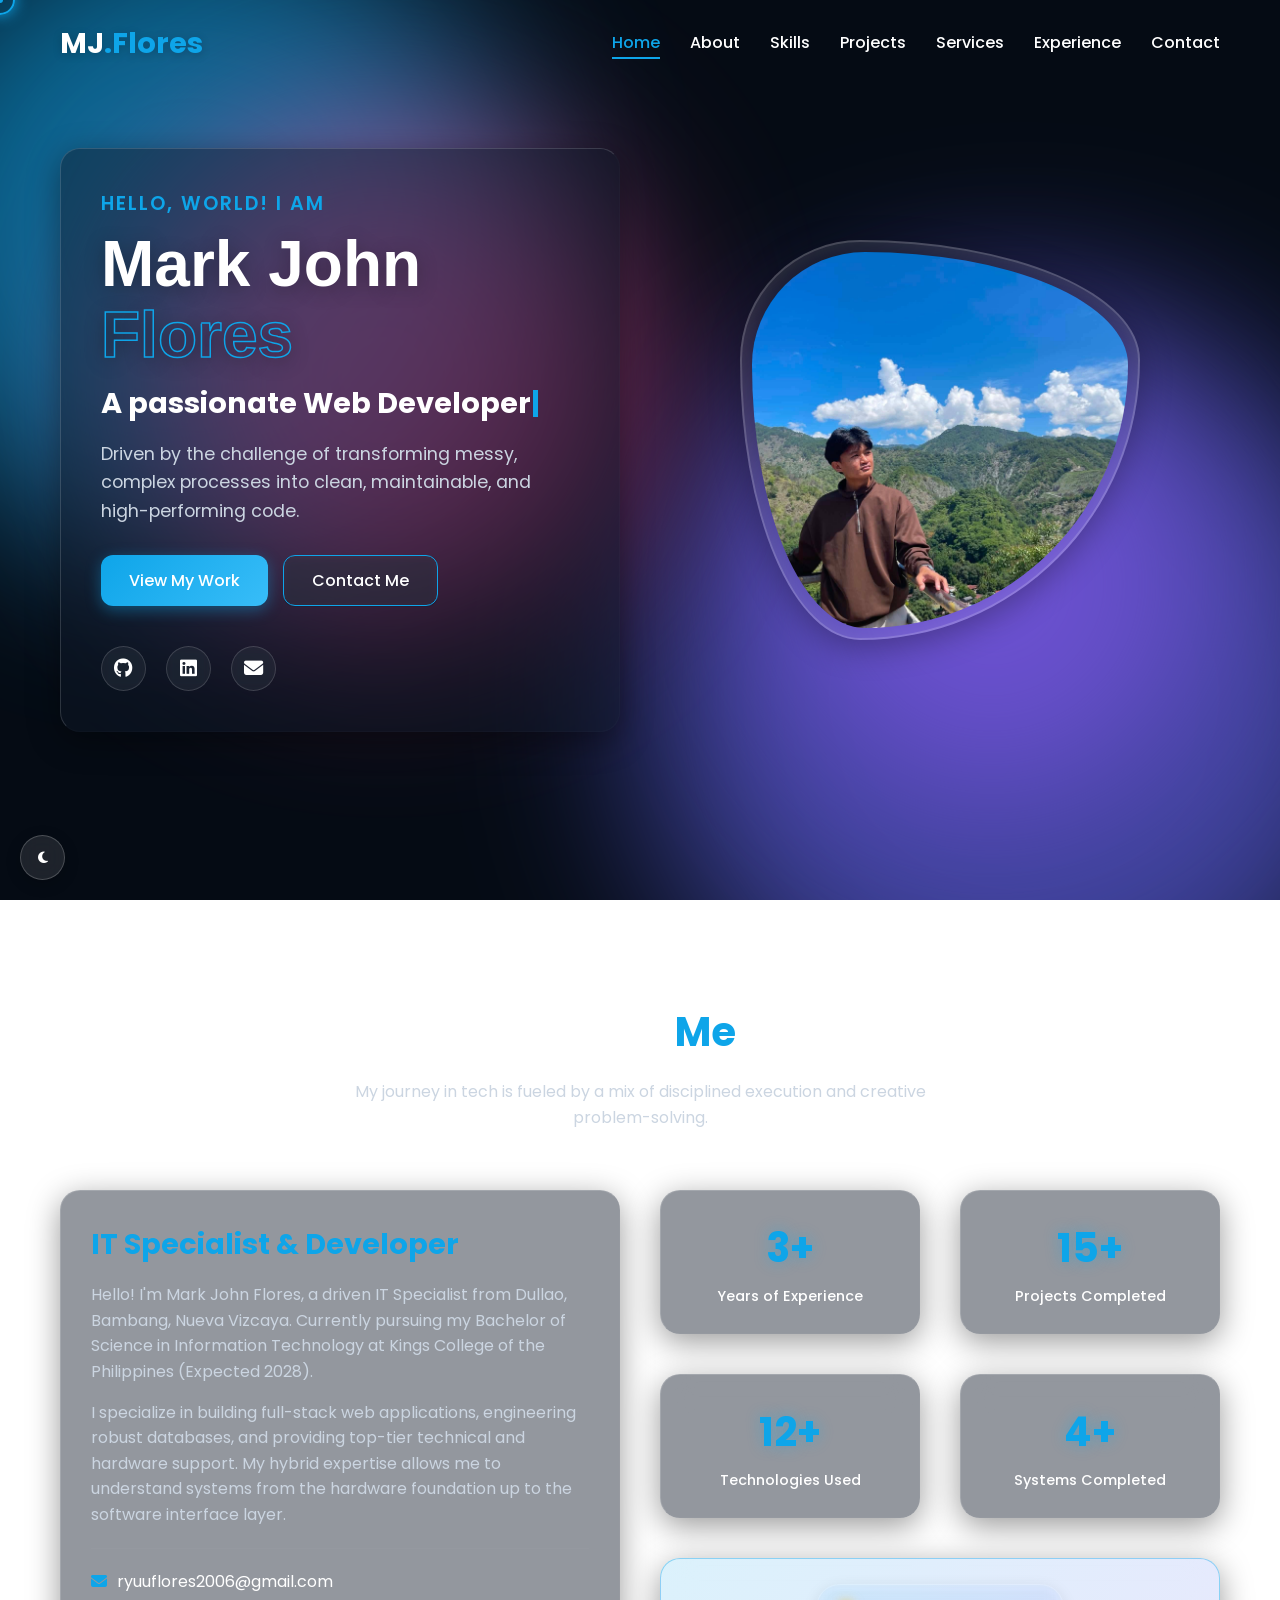
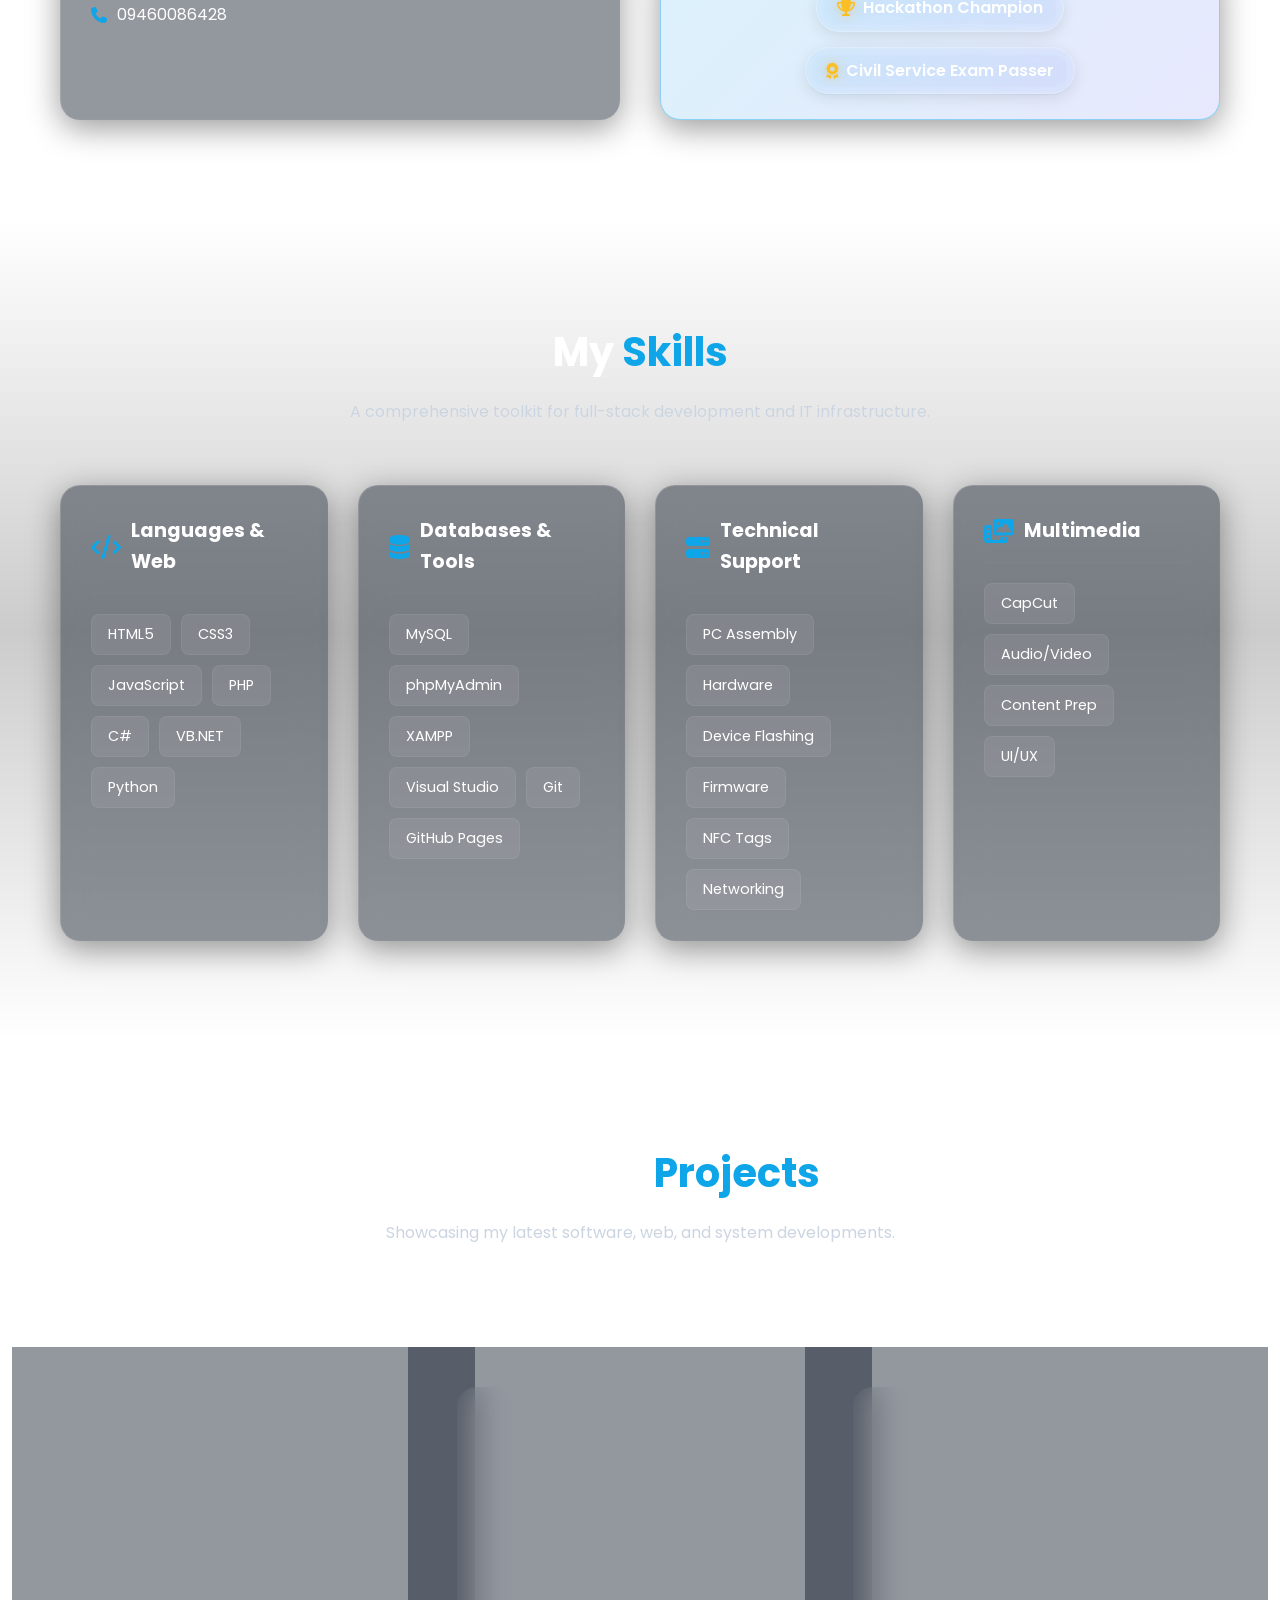
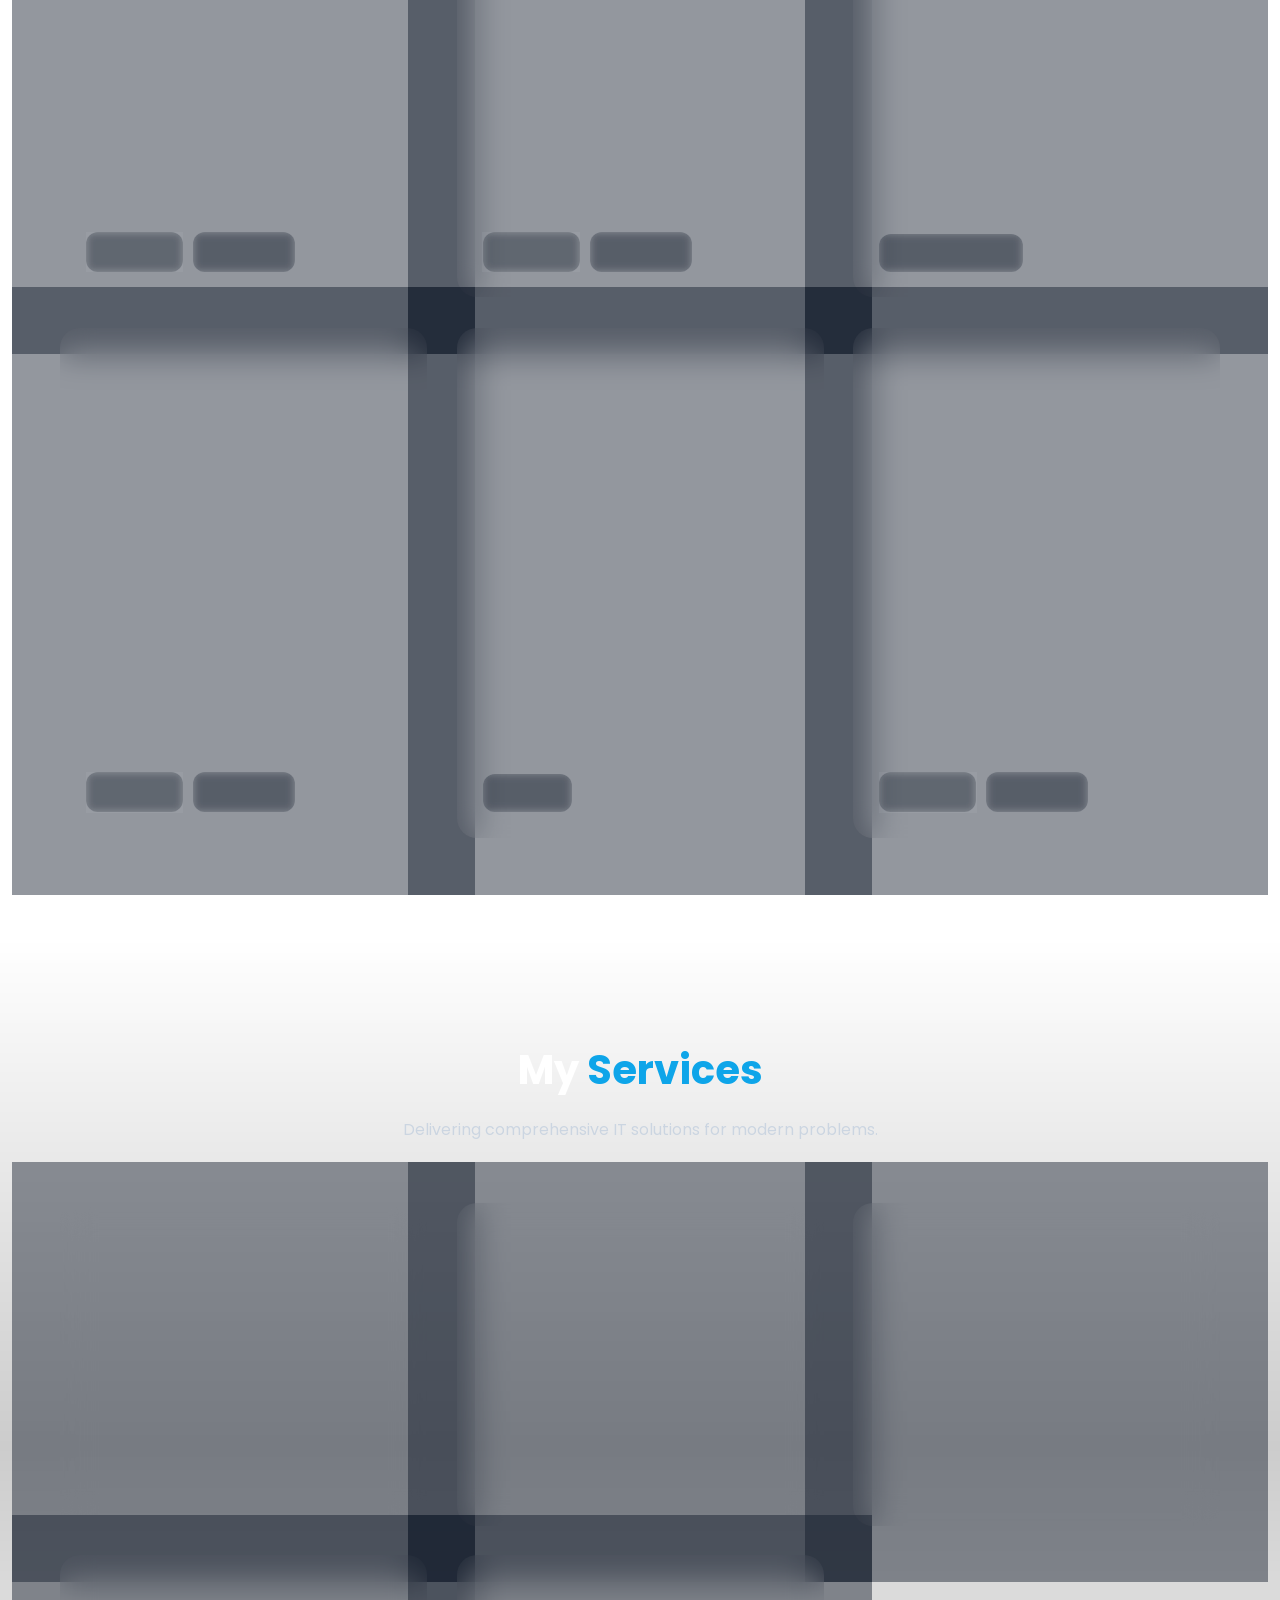
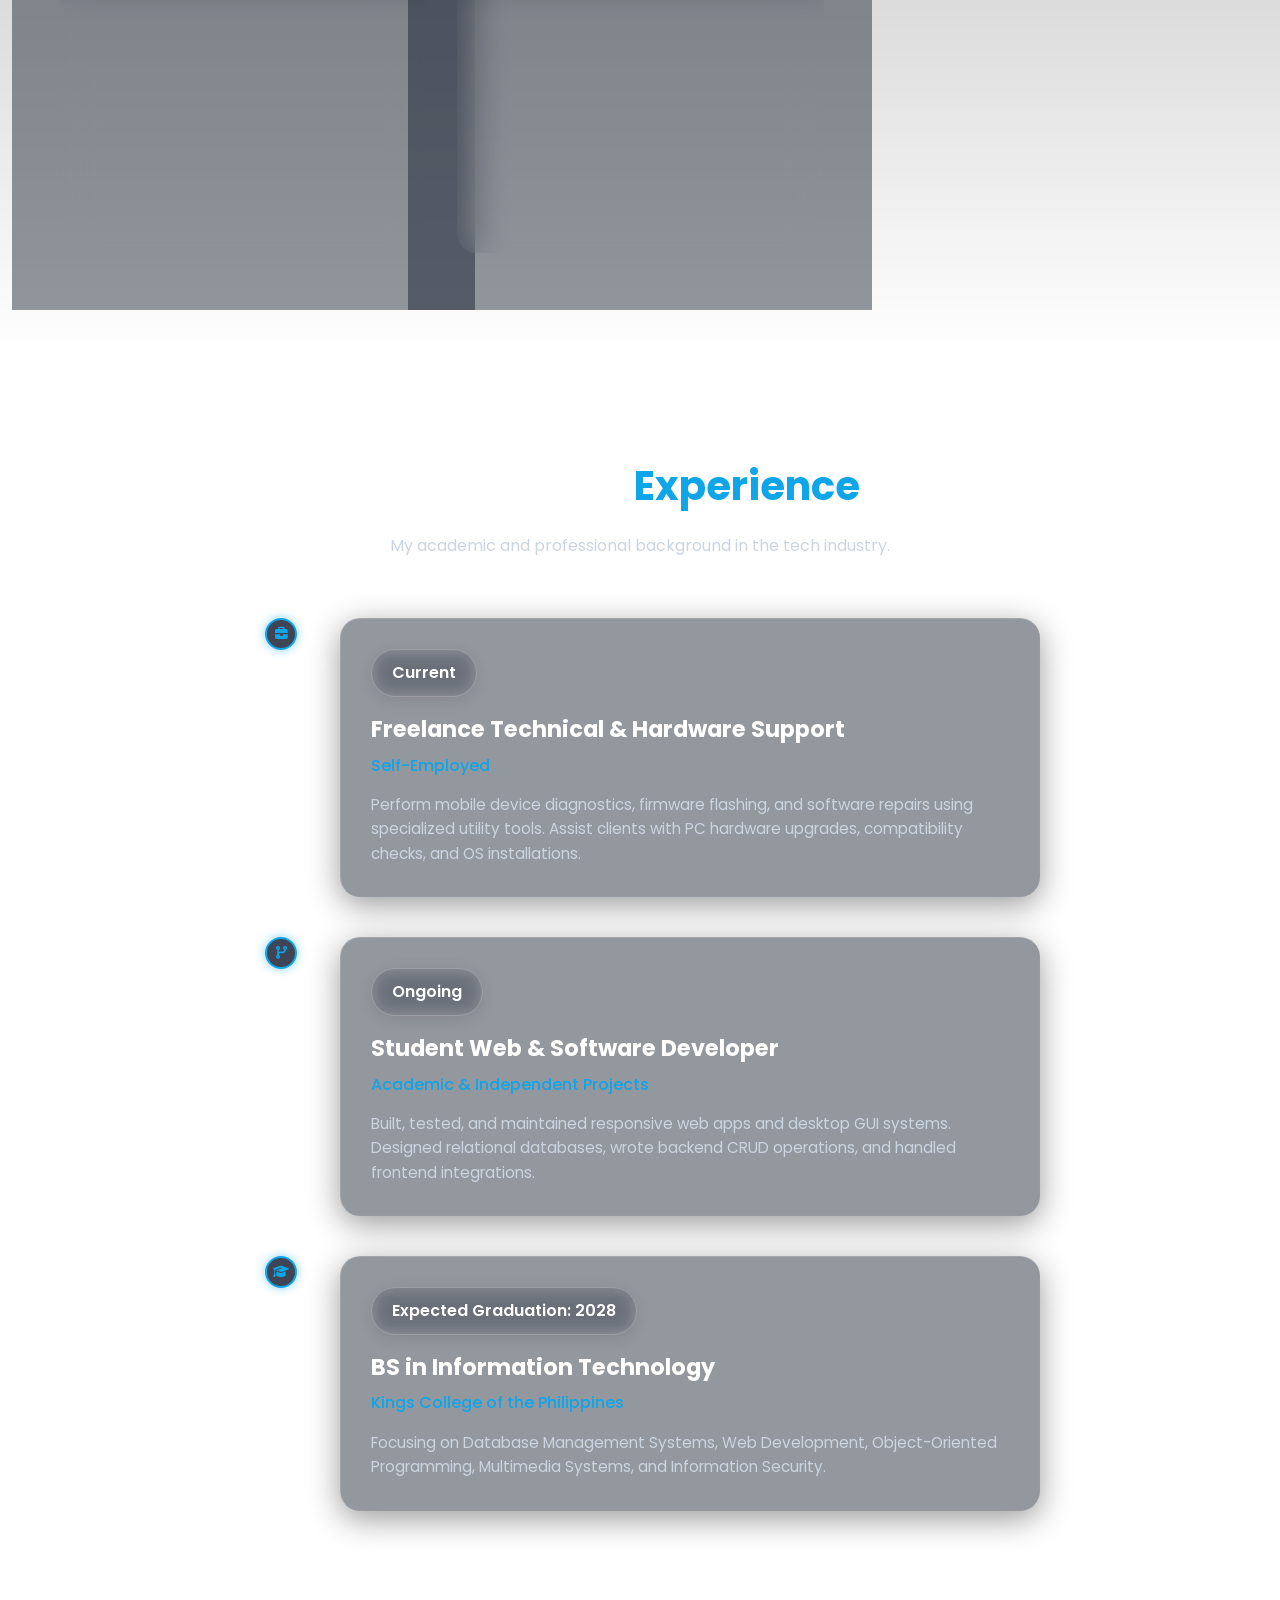
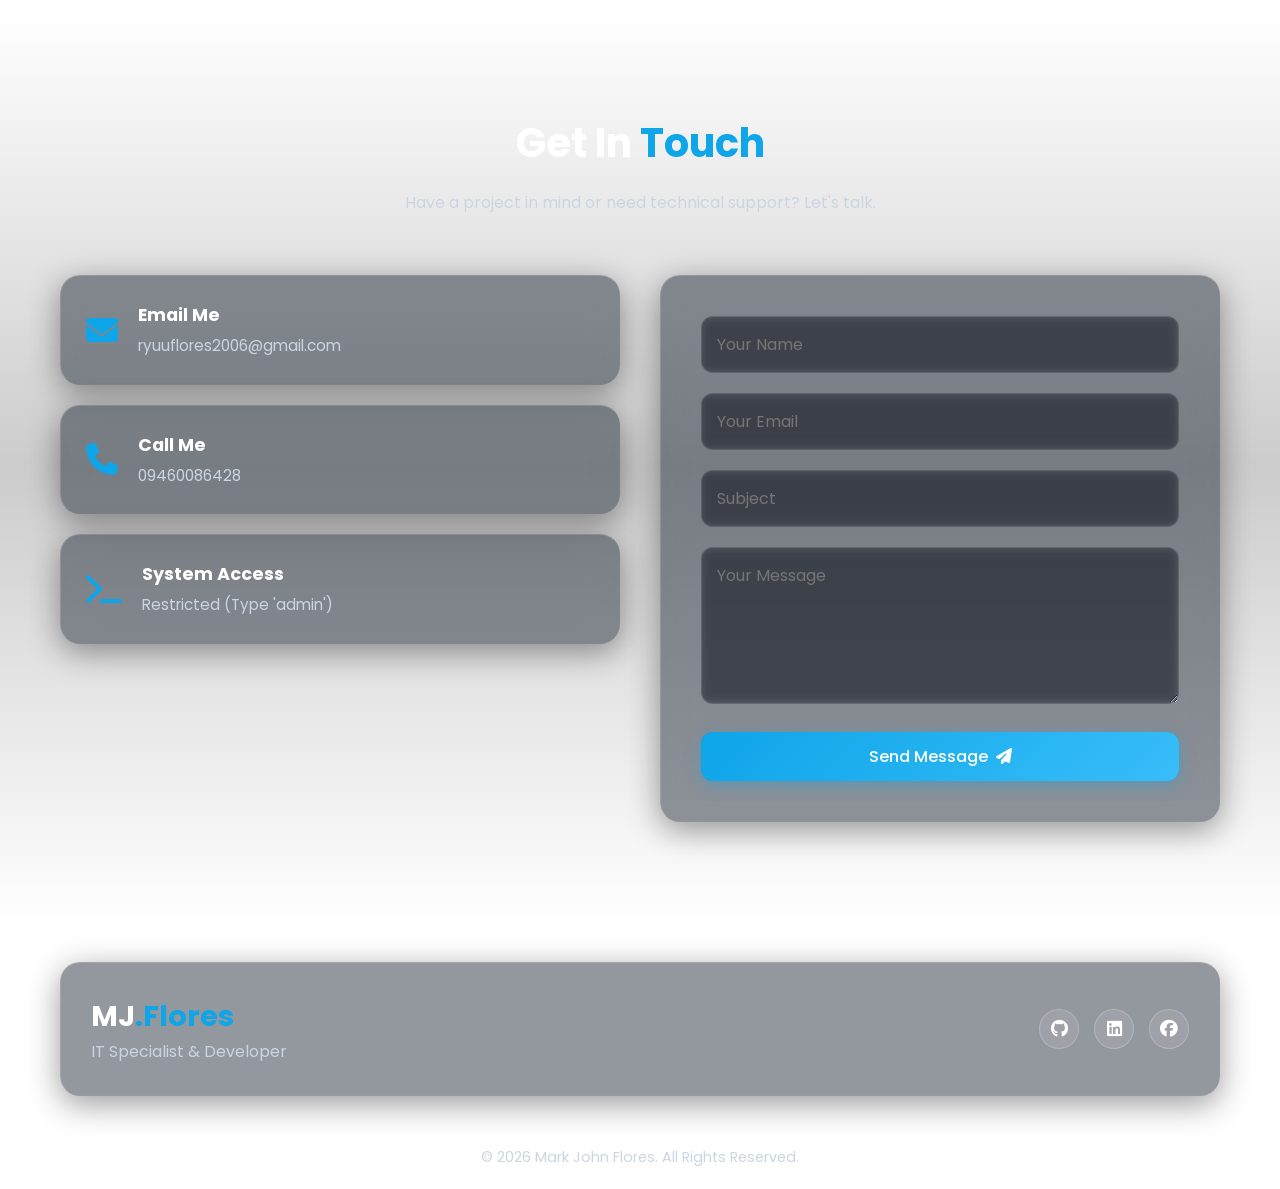
==== commit 78966a87: "awawf" ====
--- a/index.html
+++ b/index.html
@@ -11,6 +11,10 @@
     <link rel="stylesheet" href="style.css">
 </head>
 <body>
+    <!-- CUSTOM GLOWING CURSOR -->
+    <div class="custom-cursor"></div>
+    <div class="custom-cursor-dot"></div>
+
     <!-- AMBIENT GLASSMORPHISM BACKGROUND -->
     <div class="ambient-bg">
         <div class="ambient-blob color-1"></div>
@@ -48,7 +52,7 @@
     <section id="home" class="hero section">
         <div class="container hero-container grid-2">
             <div class="hero-content fade-in">
-                <div class="glass-card hero-glass-panel">
+                <div class="glass-card hero-glass-panel tilt-card">
                     <p class="greeting">Hello, World! I am</p>
                     <h1 class="name">Mark John <span>Flores</span></h1>
                     <h2 class="title">A passionate <span id="typing-text"></span><span class="cursor">|</span></h2>
@@ -67,7 +71,7 @@
                 </div>
             </div>
             <div class="hero-image-wrapper fade-in delay-1">
-                <div class="hero-image glass-card">
+                <div class="hero-image glass-card tilt-card">
                     <img src="profile.jpg" alt="Mark John Flores" class="profile-img">
                 </div>
             </div>
@@ -82,7 +86,7 @@
                 <p>My journey in tech is fueled by a mix of disciplined execution and creative problem-solving.</p>
             </div>
             <div class="about-content grid-2 reveal delay-1">
-                <div class="about-text glass-card">
+                <div class="about-text glass-card tilt-card">
                     <h3>IT Specialist & Developer</h3>
                     <p>Hello! I'm Mark John Flores, a driven IT Specialist from Dullao, Bambang, Nueva Vizcaya. Currently pursuing my Bachelor of Science in Information Technology at Kings College of the Philippines (Expected 2028).</p>
                     <p>I specialize in building full-stack web applications, engineering robust databases, and providing top-tier technical and hardware support. My hybrid expertise allows me to understand systems from the hardware foundation up to the software interface layer.</p>
@@ -92,23 +96,23 @@
                     </div>
                 </div>
                 <div class="about-stats grid-2">
-                    <div class="stat-box glass-card">
+                    <div class="stat-box glass-card tilt-card">
                         <h3 class="counter" data-target="3">0</h3>
                         <p>Years of Experience</p>
                     </div>
-                    <div class="stat-box glass-card">
+                    <div class="stat-box glass-card tilt-card">
                         <h3 class="counter" data-target="15">0</h3>
                         <p>Projects Completed</p>
                     </div>
-                    <div class="stat-box glass-card">
+                    <div class="stat-box glass-card tilt-card">
                         <h3 class="counter" data-target="12">0</h3>
                         <p>Technologies Used</p>
                     </div>
-                    <div class="stat-box glass-card">
+                    <div class="stat-box glass-card tilt-card">
                         <h3 class="counter" data-target="4">0</h3>
                         <p>Systems Completed</p>
                     </div>
-                    <div class="stat-box glass-card span-2 highlight">
+                    <div class="stat-box glass-card tilt-card span-2 highlight">
                         <div class="achievements">
                             <span class="badge glass-badge"><i class="fas fa-trophy"></i> Hackathon Champion</span>
                             <span class="badge glass-badge"><i class="fas fa-award"></i> Civil Service Exam Passer</span>
@@ -127,28 +131,28 @@
                 <p>A comprehensive toolkit for full-stack development and IT infrastructure.</p>
             </div>
             <div class="skills-grid reveal delay-1">
-                <div class="skill-category glass-card">
+                <div class="skill-category glass-card tilt-card">
                     <h3><i class="fas fa-code"></i> Languages & Web</h3>
                     <div class="skill-tags">
                         <span>HTML5</span><span>CSS3</span><span>JavaScript</span>
                         <span>PHP</span><span>C#</span><span>VB.NET</span><span>Python</span>
                     </div>
                 </div>
-                <div class="skill-category glass-card">
+                <div class="skill-category glass-card tilt-card">
                     <h3><i class="fas fa-database"></i> Databases & Tools</h3>
                     <div class="skill-tags">
                         <span>MySQL</span><span>phpMyAdmin</span><span>XAMPP</span>
                         <span>Visual Studio</span><span>Git</span><span>GitHub Pages</span>
                     </div>
                 </div>
-                <div class="skill-category glass-card">
+                <div class="skill-category glass-card tilt-card">
                     <h3><i class="fas fa-server"></i> Technical Support</h3>
                     <div class="skill-tags">
                         <span>PC Assembly</span><span>Hardware</span><span>Device Flashing</span>
                         <span>Firmware</span><span>NFC Tags</span><span>Networking</span>
                     </div>
                 </div>
-                <div class="skill-category glass-card">
+                <div class="skill-category glass-card tilt-card">
                     <h3><i class="fas fa-photo-video"></i> Multimedia</h3>
                     <div class="skill-tags">
                         <span>CapCut</span><span>Audio/Video</span>
@@ -176,7 +180,7 @@
 
             <div class="projects-grid reveal delay-2">
                 <!-- Project 1 -->
-                <div class="project-card glass-card" data-category="system web">
+                <div class="project-card glass-card tilt-card" data-category="system web">
                     <div class="project-img">
                         <div class="img-placeholder"><i class="fas fa-boxes"></i></div>
                     </div>
@@ -194,7 +198,7 @@
                 </div>
 
                 <!-- Project 2 -->
-                <div class="project-card glass-card" data-category="web system">
+                <div class="project-card glass-card tilt-card" data-category="web system">
                     <div class="project-img">
                         <div class="img-placeholder"><i class="fas fa-search-location"></i></div>
                     </div>
@@ -212,7 +216,7 @@
                 </div>
 
                 <!-- Project 3 -->
-                <div class="project-card glass-card" data-category="desktop system">
+                <div class="project-card glass-card tilt-card" data-category="desktop system">
                     <div class="project-img">
                         <div class="img-placeholder"><i class="fas fa-cash-register"></i></div>
                     </div>
@@ -229,7 +233,7 @@
                 </div>
 
                 <!-- Project 4 -->
-                <div class="project-card glass-card" data-category="web">
+                <div class="project-card glass-card tilt-card" data-category="web">
                     <div class="project-img">
                         <div class="img-placeholder"><i class="fas fa-globe"></i></div>
                     </div>
@@ -247,7 +251,7 @@
                 </div>
 
                 <!-- Project 5 -->
-                <div class="project-card glass-card" data-category="system">
+                <div class="project-card glass-card tilt-card" data-category="system">
                     <div class="project-img">
                         <div class="img-placeholder"><i class="fas fa-mobile-alt"></i></div>
                     </div>
@@ -264,7 +268,7 @@
                 </div>
 
                 <!-- Project 6 -->
-                <div class="project-card glass-card" data-category="web">
+                <div class="project-card glass-card tilt-card" data-category="web">
                     <div class="project-img">
                         <div class="img-placeholder"><i class="fas fa-user-graduate"></i></div>
                     </div>
@@ -292,27 +296,27 @@
                 <p>Delivering comprehensive IT solutions for modern problems.</p>
             </div>
             <div class="services-grid reveal delay-1">
-                <div class="service-card glass-card">
+                <div class="service-card glass-card tilt-card">
                     <div class="service-icon"><i class="fas fa-laptop-code"></i></div>
                     <h3>Web Development</h3>
                     <p>Responsive, fast, and modern front-end and back-end web applications tailored to your business needs.</p>
                 </div>
-                <div class="service-card glass-card">
+                <div class="service-card glass-card tilt-card">
                     <div class="service-icon"><i class="fas fa-database"></i></div>
                     <h3>Database Development</h3>
                     <p>Design, optimization, and management of secure relational databases using MySQL and phpMyAdmin.</p>
                 </div>
-                <div class="service-card glass-card">
+                <div class="service-card glass-card tilt-card">
                     <div class="service-icon"><i class="fas fa-cogs"></i></div>
                     <h3>System Development</h3>
                     <p>Custom desktop applications (C#/VB.NET), inventory management, and POS systems optimized for workflows.</p>
                 </div>
-                <div class="service-card glass-card">
+                <div class="service-card glass-card tilt-card">
                     <div class="service-icon"><i class="fas fa-network-wired"></i></div>
                     <h3>Network Setup</h3>
                     <p>Reliable configuration and troubleshooting of local networks to ensure seamless data flow and security.</p>
                 </div>
-                <div class="service-card glass-card">
+                <div class="service-card glass-card tilt-card">
                     <div class="service-icon"><i class="fas fa-tools"></i></div>
                     <h3>IT & Hardware Support</h3>
                     <p>PC assembly, hardware troubleshooting, OS installations, device flashing, and software-level repairs.</p>
@@ -331,7 +335,7 @@
             <div class="timeline reveal delay-1">
                 <div class="timeline-item">
                     <div class="timeline-dot"><i class="fas fa-briefcase"></i></div>
-                    <div class="timeline-content glass-card">
+                    <div class="timeline-content glass-card tilt-card">
                         <span class="date glass-badge">Current</span>
                         <h3>Freelance Technical & Hardware Support</h3>
                         <h4>Self-Employed</h4>
@@ -341,7 +345,7 @@
 
                 <div class="timeline-item">
                     <div class="timeline-dot"><i class="fas fa-code-branch"></i></div>
-                    <div class="timeline-content glass-card">
+                    <div class="timeline-content glass-card tilt-card">
                         <span class="date glass-badge">Ongoing</span>
                         <h3>Student Web & Software Developer</h3>
                         <h4>Academic & Independent Projects</h4>
@@ -351,23 +355,13 @@
 
                 <div class="timeline-item">
                     <div class="timeline-dot"><i class="fas fa-graduation-cap"></i></div>
-                    <div class="timeline-content glass-card">
+                    <div class="timeline-content glass-card tilt-card">
                         <span class="date glass-badge">Expected Graduation: 2028</span>
                         <h3>BS in Information Technology</h3>
                         <h4>Kings College of the Philippines</h4>
                         <p>Focusing on Database Management Systems, Web Development, Object-Oriented Programming, Multimedia Systems, and Information Security.</p>
                     </div>
                 </div>
-
-                <div class="timeline-item">
-                    <div class="timeline-dot"><i class="fas fa-certificate"></i></div>
-                    <div class="timeline-content glass-card">
-                        <span class="date glass-badge">Achieved</span>
-                        <h3>Certifications & Awards</h3>
-                        <h4>Professional Milestones</h4>
-                        <p>Civil Service Exam Passer. Recognized as a Hackathon Champion for innovative problem-solving and rapid prototype development under pressure.</p>
-                    </div>
-                </div>
             </div>
         </div>
     </section>
@@ -381,30 +375,30 @@
             </div>
             <div class="contact-wrapper grid-2 reveal delay-1">
                 <div class="contact-info">
-                    <div class="info-card glass-card">
+                    <div class="info-card glass-card tilt-card">
                         <i class="fas fa-envelope"></i>
                         <div>
                             <h3>Email Me</h3>
                             <p>ryuuflores2006@gmail.com</p>
                         </div>
                     </div>
-                    <div class="info-card glass-card">
+                    <div class="info-card glass-card tilt-card">
                         <i class="fas fa-phone"></i>
                         <div>
                             <h3>Call Me</h3>
                             <p>09460086428</p>
                         </div>
                     </div>
-                    <div class="info-card glass-card">
-                        <i class="fas fa-map-marker-alt"></i>
+                    <div class="info-card glass-card tilt-card" title="Hint: Type 'admin' on your keyboard anywhere on this site...">
+                        <i class="fas fa-terminal"></i>
                         <div>
-                            <h3>Location</h3>
-                            <p>Dullao, Bambang, Nueva Vizcaya</p>
-                        </div>
-                    </div>
-                </div>
-
-                <form id="contact-form" class="contact-form glass-card">
+                            <h3>System Access</h3>
+                            <p>Restricted (Type 'admin')</p>
+                        </div>
+                    </div>
+                </div>
+
+                <form id="contact-form" class="contact-form glass-card tilt-card">
                     <div class="form-group">
                         <input type="text" id="name" name="name" placeholder="Your Name" required>
                     </div>
@@ -446,6 +440,30 @@
         </div>
     </footer>
 
+   
+
+    <div id="terminal-modal" class="terminal-overlay">
+        <div class="terminal-window glass-card">
+            <div class="terminal-header">
+                <div class="terminal-buttons">
+                    <span class="close-btn" id="close-terminal"></span>
+                    <span class="min-btn"></span>
+                    <span class="max-btn"></span>
+                </div>
+                <div class="terminal-title">admin@mjflores: ~</div>
+            </div>
+            <div class="terminal-body" id="terminal-body">
+                <div class="terminal-line" style="color: var(--accent-color);">Welcome to MJOS v1.0.0.</div>
+                <div class="terminal-line">Authentication successful. Type 'help' for available commands.</div>
+                <br>
+            </div>
+            <div class="terminal-input-line">
+                <span class="prompt">admin@mjflores:~$</span>
+                <input type="text" id="terminal-input" autocomplete="off" spellcheck="false">
+            </div>
+        </div>
+    </div>
+
     <script src="script.js"></script>
 </body>
-</html>+</html>
--- a/style.css
+++ b/style.css
@@ -2,28 +2,22 @@
    VARIABLES & TRUE GLASSMORPHISM THEME
    ========================================= */
 :root {
-    /* Deep background to make colors pop */
     --bg-color: #050b14;
     --text-primary: #ffffff;
     --text-secondary: #cbd5e1;
-    
-    /* Vibrant Accent Colors (Neon Blue/Cyan) */
     --accent-color: #0ea5e9;
     --accent-hover: #38bdf8;
     
-    /* True Glass Variables */
     --glass-bg: rgba(17, 25, 40, 0.45);
-    --glass-border-light: rgba(255, 255, 255, 0.15); /* Specular highlight */
-    --glass-border-dark: rgba(255, 255, 255, 0.02); /* Shadow edge */
+    --glass-border-light: rgba(255, 255, 255, 0.15); 
+    --glass-border-dark: rgba(255, 255, 255, 0.02); 
     --card-shadow: 0 8px 32px 0 rgba(0, 0, 0, 0.4);
     --glass-blur: blur(16px);
     
-    /* Layout */
     --transition: all 0.3s cubic-bezier(0.4, 0, 0.2, 1);
     --container-width: 1200px;
 }
 
-/* Light Theme Variables */
 [data-theme="light"] {
     --bg-color: #f1f5f9;
     --text-primary: #0f172a;
@@ -37,29 +31,48 @@
 }
 
 /* =========================================
-   AMBIENT BACKGROUND (The Magic of Glassmorphism)
+   CUSTOM GLOWING CURSOR
+   ========================================= */
+@media (pointer: fine) {
+    body, a, button, input, textarea, .filter-btn { cursor: none !important; }
+    
+    .custom-cursor {
+        position: fixed; top: 0; left: 0; width: 30px; height: 30px;
+        border: 2px solid var(--accent-color); border-radius: 50%;
+        pointer-events: none; z-index: 9999;
+        transform: translate(-50%, -50%); 
+        transition: width 0.2s ease, height 0.2s ease, background 0.2s ease;
+        box-shadow: 0 0 15px var(--accent-color);
+    }
+    
+    .custom-cursor-dot {
+        position: fixed; top: 0; left: 0; width: 6px; height: 6px;
+        background: var(--accent-color); border-radius: 50%;
+        pointer-events: none; z-index: 10000;
+        transform: translate(-50%, -50%);
+    }
+    
+    .cursor-hover {
+        width: 60px; height: 60px;
+        background: rgba(14, 165, 233, 0.1);
+        border-color: rgba(14, 165, 233, 0.5);
+    }
+}
+
+/* =========================================
+   AMBIENT BACKGROUND 
    ========================================= */
 .ambient-bg {
-    position: fixed;
-    top: 0;
-    left: 0;
-    width: 100vw;
-    height: 100vh;
-    z-index: -1;
-    overflow: hidden;
-    background: var(--bg-color);
+    position: fixed; top: 0; left: 0; width: 100vw; height: 100vh;
+    z-index: -1; overflow: hidden; background: var(--bg-color);
     transition: background-color 0.4s ease;
 }
 
 .ambient-blob {
-    position: absolute;
-    border-radius: 50%;
-    filter: blur(90px);
-    opacity: 0.6;
-    animation: float-around 20s infinite ease-in-out alternate;
-}
-
-/* 4 Floating Orbs for the Background */
+    position: absolute; border-radius: 50%; filter: blur(90px);
+    opacity: 0.6; animation: float-around 20s infinite ease-in-out alternate;
+}
+
 .color-1 { top: -10%; left: -10%; width: 50vw; height: 50vw; background: #0ea5e9; }
 .color-2 { bottom: -20%; right: -10%; width: 60vw; height: 60vw; background: #6366f1; animation-delay: -5s; }
 .color-3 { top: 40%; left: 60%; width: 35vw; height: 35vw; background: #8b5cf6; animation-delay: -10s; }
@@ -77,85 +90,45 @@
 /* =========================================
    RESET & BASE STYLES
    ========================================= */
-* {
-    margin: 0;
-    padding: 0;
-    box-sizing: border-box;
-    font-family: 'Poppins', sans-serif;
-}
-
+* { margin: 0; padding: 0; box-sizing: border-box; font-family: 'Poppins', sans-serif; }
 html { scroll-behavior: smooth; overflow-x: hidden; }
-
-body {
-    color: var(--text-primary);
-    line-height: 1.6;
-    overflow-x: hidden;
-    transition: color 0.4s ease;
-}
-
+body { color: var(--text-primary); line-height: 1.6; overflow-x: hidden; transition: color 0.4s ease; }
 a { text-decoration: none; color: inherit; transition: var(--transition); }
 ul { list-style: none; }
 img { max-width: 100%; height: auto; }
 
-.container {
-    max-width: var(--container-width);
-    margin: 0 auto;
-    padding: 0 20px;
-}
-
-/* Sections */
+.container { max-width: var(--container-width); margin: 0 auto; padding: 0 20px; }
 .section { padding: 100px 0; position: relative; }
-
-/* Subtle overlay instead of solid background to preserve glass effect */
 .bg-alt { background: linear-gradient(180deg, transparent, rgba(0,0,0,0.2), transparent); }
 [data-theme="light"] .bg-alt { background: linear-gradient(180deg, transparent, rgba(255,255,255,0.3), transparent); }
-
-.grid-2 {
-    display: grid;
-    grid-template-columns: repeat(2, 1fr);
-    gap: 40px;
-}
-
-/* =========================================
-   TRUE GLASSMORPHISM CARDS
+.grid-2 { display: grid; grid-template-columns: repeat(2, 1fr); gap: 40px; }
+
+/* =========================================
+   TRUE GLASSMORPHISM & 3D TILT CARDS
    ========================================= */
 .glass-card {
     background: var(--glass-bg);
     backdrop-filter: var(--glass-blur);
     -webkit-backdrop-filter: var(--glass-blur);
-    /* Creates a realistic 3D glass edge */
     border-top: 1px solid var(--glass-border-light);
     border-left: 1px solid var(--glass-border-light);
     border-right: 1px solid var(--glass-border-dark);
     border-bottom: 1px solid var(--glass-border-dark);
-    border-radius: 20px;
-    box-shadow: var(--card-shadow);
-    padding: 30px;
-    transition: var(--transition);
-    position: relative;
-    overflow: hidden;
-}
-
-/* Subtle shine reflection effect on hover */
+    border-radius: 20px; box-shadow: var(--card-shadow);
+    padding: 30px; transition: transform 0.1s ease-out, box-shadow 0.3s;
+    position: relative; overflow: hidden;
+    transform-style: preserve-3d; /* Required for 3D JS Effect */
+}
+
+/* Subtle shine reflection */
 .glass-card::before {
-    content: '';
-    position: absolute;
-    top: 0; left: -100%; width: 50%; height: 100%;
+    content: ''; position: absolute; top: 0; left: -100%; width: 50%; height: 100%;
     background: linear-gradient(to right, rgba(255,255,255,0) 0%, rgba(255,255,255,0.05) 50%, rgba(255,255,255,0) 100%);
-    transform: skewX(-25deg);
-    transition: var(--transition);
-}
-
-.glass-card:hover {
-    transform: translateY(-5px);
-    box-shadow: 0 15px 35px 0 rgba(0, 0, 0, 0.5);
-    border-top: 1px solid var(--accent-color);
-}
-
-.glass-card:hover::before {
-    left: 200%;
-    transition: 0.7s ease-in-out;
-}
+    transform: skewX(-25deg); transition: 0.7s; z-index: -1;
+}
+
+.glass-card:hover { box-shadow: 0 20px 40px rgba(0,0,0,0.6); }
+.glass-card:hover::before { left: 200%; transition: 0.7s ease-in-out; }
 
 .section-header { text-align: center; margin-bottom: 60px; }
 .section-header h2 { font-size: 2.5rem; margin-bottom: 15px; }
@@ -167,61 +140,30 @@
    ========================================= */
 .btn {
     display: inline-flex; align-items: center; justify-content: center;
-    padding: 12px 28px; border-radius: 12px; font-weight: 500; cursor: pointer;
+    padding: 12px 28px; border-radius: 12px; font-weight: 500; cursor: none;
     border: none; transition: var(--transition); gap: 8px; font-size: 1rem;
     backdrop-filter: blur(4px);
 }
-
-.btn-primary {
-    background: linear-gradient(135deg, var(--accent-color), var(--accent-hover));
-    color: #fff;
-    box-shadow: 0 4px 15px rgba(14, 165, 233, 0.4);
-}
-
-.btn-primary:hover {
-    transform: translateY(-3px);
-    box-shadow: 0 8px 25px rgba(14, 165, 233, 0.6);
-}
-
-.btn-outline {
-    background: rgba(255, 255, 255, 0.05);
-    border: 1px solid var(--accent-color);
-    color: var(--text-primary);
-}
-
-.btn-outline:hover {
-    background: var(--accent-color);
-    color: #fff;
-    transform: translateY(-3px);
-}
-
+.btn-primary { background: linear-gradient(135deg, var(--accent-color), var(--accent-hover)); color: #fff; box-shadow: 0 4px 15px rgba(14, 165, 233, 0.4); }
+.btn-primary:hover { transform: translateY(-3px); box-shadow: 0 8px 25px rgba(14, 165, 233, 0.6); }
+.btn-outline { background: rgba(255, 255, 255, 0.05); border: 1px solid var(--accent-color); color: var(--text-primary); }
+.btn-outline:hover { background: var(--accent-color); color: #fff; transform: translateY(-3px); }
 .btn-sm { padding: 8px 16px; font-size: 0.85rem; }
 .w-100 { width: 100%; }
 
 /* =========================================
    NAVIGATION (Glass Header)
    ========================================= */
-header {
-    position: fixed; top: 0; left: 0; width: 100%; z-index: 1000;
-    transition: var(--transition); background: transparent;
-}
-
+header { position: fixed; top: 0; left: 0; width: 100%; z-index: 1000; transition: var(--transition); background: transparent; }
 header.scrolled {
-    background: rgba(15, 23, 42, 0.7);
-    backdrop-filter: blur(20px);
-    -webkit-backdrop-filter: blur(20px);
-    border-bottom: 1px solid var(--glass-border-light);
-    box-shadow: 0 4px 30px rgba(0, 0, 0, 0.1);
-    padding: 10px 0;
+    background: rgba(15, 23, 42, 0.7); backdrop-filter: blur(20px); -webkit-backdrop-filter: blur(20px);
+    border-bottom: 1px solid var(--glass-border-light); box-shadow: 0 4px 30px rgba(0, 0, 0, 0.1); padding: 10px 0;
 }
 [data-theme="light"] header.scrolled { background: rgba(255, 255, 255, 0.7); }
-
 .navbar { display: flex; justify-content: space-between; align-items: center; padding: 20px; transition: var(--transition); }
 header.scrolled .navbar { padding: 5px 20px; }
-
 .logo { font-size: 1.8rem; font-weight: 700; color: var(--text-primary); text-shadow: 0 2px 10px rgba(0,0,0,0.2); }
 .logo span { color: var(--accent-color); }
-
 .nav-menu { display: flex; gap: 30px; }
 .nav-link { font-weight: 500; color: var(--text-primary); position: relative; padding: 5px 0; }
 .nav-link::after {
@@ -230,7 +172,6 @@
 }
 .nav-link:hover::after, .nav-link.active::after { width: 100%; }
 .nav-link.active { color: var(--accent-color); }
-
 .hamburger { display: none; cursor: pointer; }
 .hamburger .bar { display: block; width: 25px; height: 3px; margin: 5px auto; transition: var(--transition); background-color: var(--text-primary); }
 
@@ -238,141 +179,88 @@
    HERO SECTION
    ========================================= */
 .hero { min-height: 100vh; display: flex; align-items: center; position: relative; padding-top: 80px; }
-
 .hero-glass-panel { padding: 40px; }
-
 .hero-content .greeting { color: var(--accent-color); font-size: 1.2rem; font-weight: 600; margin-bottom: 10px; text-transform: uppercase; letter-spacing: 2px; }
 .hero-content .name { font-size: 4rem; line-height: 1.1; margin-bottom: 10px; font-weight: 800; text-shadow: 0 4px 20px rgba(0,0,0,0.3); }
 .hero-content .name span { color: transparent; -webkit-text-stroke: 1.5px var(--accent-color); }
 .hero-content .title { font-size: 1.8rem; color: var(--text-primary); margin-bottom: 20px; height: 40px; }
 .hero-content .description { color: var(--text-secondary); font-size: 1.1rem; margin-bottom: 30px; max-width: 90%; }
 .cursor { animation: blink 0.8s infinite; color: var(--accent-color); }
-
 .hero-buttons { display: flex; gap: 15px; margin-bottom: 40px; }
 .social-links { display: flex; gap: 20px; }
 .social-links a {
-    display: inline-flex; align-items: center; justify-content: center;
-    width: 45px; height: 45px; border-radius: 50%;
+    display: inline-flex; align-items: center; justify-content: center; width: 45px; height: 45px; border-radius: 50%;
     background: rgba(255,255,255,0.05); border: 1px solid var(--glass-border-light);
     font-size: 1.2rem; color: var(--text-primary); backdrop-filter: blur(4px);
 }
 .social-links a:hover { background: var(--accent-color); color: #fff; transform: translateY(-5px); border-color: var(--accent-color); }
-
 .hero-image-wrapper { display: flex; justify-content: center; align-items: center; }
 .hero-image {
-    width: 100%; max-width: 400px; aspect-ratio: 1;
-    border-radius: 30% 70% 70% 30% / 30% 30% 70% 70%;
-    padding: 10px; animation: morph 8s ease-in-out infinite;
-    /* Glassmorphism ring around image */
-    background: rgba(255,255,255,0.05);
-    border: 2px solid rgba(255,255,255,0.2);
-    box-shadow: 0 8px 32px 0 rgba(0, 0, 0, 0.3), inset 0 0 20px rgba(255,255,255,0.1);
-}
-
+    width: 100%; max-width: 400px; aspect-ratio: 1; border-radius: 30% 70% 70% 30% / 30% 30% 70% 70%;
+    padding: 10px; animation: morph 8s ease-in-out infinite; background: rgba(255,255,255,0.05);
+    border: 2px solid rgba(255,255,255,0.2); box-shadow: 0 8px 32px 0 rgba(0, 0, 0, 0.3), inset 0 0 20px rgba(255,255,255,0.1);
+}
 .profile-img { width: 100%; height: 100%; object-fit: cover; border-radius: inherit; }
 
 /* =========================================
-   ABOUT SECTION
+   ABOUT, SKILLS, PROJECTS, SERVICES (Formatting)
    ========================================= */
 .about-text h3 { font-size: 1.8rem; margin-bottom: 15px; color: var(--accent-color); }
 .about-text p { margin-bottom: 15px; color: var(--text-secondary); }
-
 .contact-info-short { margin-top: 20px; padding-top: 20px; border-top: 1px solid var(--glass-border-dark); }
 .contact-info-short p { margin-bottom: 8px; color: var(--text-primary); display: flex; align-items: center; gap: 10px; }
 .contact-info-short i { color: var(--accent-color); }
-
 .stat-box { text-align: center; padding: 25px 15px; }
 .stat-box h3 { font-size: 2.5rem; color: var(--accent-color); margin-bottom: 5px; text-shadow: 0 0 15px rgba(14, 165, 233, 0.4); }
 .stat-box p { font-size: 0.9rem; color: var(--text-primary); font-weight: 500; }
-
 .span-2 { grid-column: span 2; }
 .highlight { background: linear-gradient(135deg, rgba(14, 165, 233, 0.15), rgba(99, 102, 241, 0.15)); border-color: rgba(14, 165, 233, 0.4); }
-
 .achievements { display: flex; flex-wrap: wrap; justify-content: center; gap: 15px; }
 .glass-badge {
     padding: 10px 20px; border-radius: 30px; font-weight: 600; color: var(--text-primary);
-    display: flex; align-items: center; gap: 8px;
-    background: rgba(255, 255, 255, 0.1); backdrop-filter: blur(10px);
+    display: flex; align-items: center; gap: 8px; background: rgba(255, 255, 255, 0.1); backdrop-filter: blur(10px);
     border: 1px solid rgba(255,255,255,0.2); box-shadow: 0 4px 15px rgba(0,0,0,0.1);
 }
 .glass-badge i { color: #fbbf24; text-shadow: 0 0 10px rgba(251, 191, 36, 0.5); }
-
-/* =========================================
-   SKILLS SECTION
-   ========================================= */
 .skills-grid { display: grid; grid-template-columns: repeat(auto-fit, minmax(250px, 1fr)); gap: 30px; }
 .skill-category h3 { margin-bottom: 20px; font-size: 1.2rem; display: flex; align-items: center; gap: 10px; border-bottom: 1px solid var(--glass-border-dark); padding-bottom: 15px; }
 .skill-category h3 i { color: var(--accent-color); font-size: 1.5rem; }
-
 .skill-tags { display: flex; flex-wrap: wrap; gap: 10px; }
-.skill-tags span {
-    padding: 8px 16px; background: rgba(255, 255, 255, 0.08); border-radius: 8px;
-    font-size: 0.9rem; transition: var(--transition); border: 1px solid rgba(255,255,255,0.05);
-}
+.skill-tags span { padding: 8px 16px; background: rgba(255, 255, 255, 0.08); border-radius: 8px; font-size: 0.9rem; transition: var(--transition); border: 1px solid rgba(255,255,255,0.05); }
 .skill-tags span:hover { background: var(--accent-color); color: #fff; transform: translateY(-3px); box-shadow: 0 5px 15px rgba(14, 165, 233, 0.4); border-color: transparent; }
-
-/* =========================================
-   PROJECTS SECTION
-   ========================================= */
 .project-filters { display: flex; justify-content: center; flex-wrap: wrap; gap: 15px; margin-bottom: 40px; }
-.filter-btn { padding: 10px 25px; border-radius: 30px; cursor: pointer; font-weight: 500; color: var(--text-primary); }
+.filter-btn { padding: 10px 25px; border-radius: 30px; cursor: none; font-weight: 500; color: var(--text-primary); }
 .filter-btn:hover, .filter-btn.active { background: var(--accent-color); color: #fff; border-color: var(--accent-color); box-shadow: 0 0 20px rgba(14, 165, 233, 0.4); }
-
 .projects-grid { display: grid; grid-template-columns: repeat(auto-fill, minmax(320px, 1fr)); gap: 30px; }
 .project-card { padding: 0; display: flex; flex-direction: column; }
-
 .project-img { height: 200px; width: 100%; overflow: hidden; border-bottom: 1px solid var(--glass-border-dark); }
-.img-placeholder {
-    width: 100%; height: 100%; background: rgba(0, 0, 0, 0.3); display: flex; justify-content: center;
-    align-items: center; font-size: 4rem; color: var(--accent-color); transition: var(--transition);
-}
+.img-placeholder { width: 100%; height: 100%; background: rgba(0, 0, 0, 0.3); display: flex; justify-content: center; align-items: center; font-size: 4rem; color: var(--accent-color); transition: var(--transition); }
 .project-card:hover .img-placeholder { transform: scale(1.1); color: #fff; }
-
 .project-info { padding: 25px; flex: 1; display: flex; flex-direction: column; }
 .project-info h3 { margin-bottom: 10px; font-size: 1.3rem; }
 .project-info p { color: var(--text-secondary); font-size: 0.95rem; margin-bottom: 20px; flex: 1; }
-
 .tech-stack { display: flex; flex-wrap: wrap; gap: 8px; margin-bottom: 20px; }
 .tech-stack span { font-size: 0.75rem; padding: 4px 10px; background: rgba(255,255,255,0.1); border: 1px solid rgba(255,255,255,0.1); color: var(--text-primary); border-radius: 4px; }
 .project-links { display: flex; gap: 10px; }
-
-/* =========================================
-   SERVICES SECTION
-   ========================================= */
 .services-grid { display: grid; grid-template-columns: repeat(auto-fit, minmax(280px, 1fr)); gap: 30px; }
 .service-card { text-align: center; padding: 40px 30px; }
-.service-icon {
-    width: 70px; height: 70px; margin: 0 auto 25px;
-    background: rgba(255,255,255,0.1); border: 1px solid rgba(255,255,255,0.2);
-    border-radius: 50%; display: flex; justify-content: center; align-items: center;
-    font-size: 2rem; color: var(--accent-color); transition: var(--transition);
-    box-shadow: 0 4px 15px rgba(0,0,0,0.1);
-}
+.service-icon { width: 70px; height: 70px; margin: 0 auto 25px; background: rgba(255,255,255,0.1); border: 1px solid rgba(255,255,255,0.2); border-radius: 50%; display: flex; justify-content: center; align-items: center; font-size: 2rem; color: var(--accent-color); transition: var(--transition); box-shadow: 0 4px 15px rgba(0,0,0,0.1); }
 .service-card:hover .service-icon { background: var(--accent-color); color: #fff; transform: rotateY(180deg); box-shadow: 0 10px 20px rgba(14, 165, 233, 0.4); border-color: transparent; }
 .service-card h3 { margin-bottom: 15px; font-size: 1.3rem; }
 .service-card p { color: var(--text-secondary); font-size: 0.95rem; }
 
 /* =========================================
-   TIMELINE SECTION
+   TIMELINE, CONTACT, FOOTER
    ========================================= */
 .timeline { position: relative; max-width: 800px; margin: 0 auto; }
 .timeline::before { content: ''; position: absolute; top: 0; left: 40px; width: 2px; height: 100%; background: rgba(255,255,255,0.1); }
 .timeline-item { position: relative; margin-bottom: 40px; padding-left: 100px; }
 .timeline-item:last-child { margin-bottom: 0; }
-.timeline-dot {
-    position: absolute; left: 25px; top: 0; width: 32px; height: 32px;
-    background: rgba(15,23,42,0.8); border: 2px solid var(--accent-color); border-radius: 50%;
-    display: flex; justify-content: center; align-items: center; color: var(--accent-color);
-    font-size: 0.8rem; z-index: 1; box-shadow: 0 0 10px rgba(14, 165, 233, 0.5);
-}
+.timeline-dot { position: absolute; left: 25px; top: 0; width: 32px; height: 32px; background: rgba(15,23,42,0.8); border: 2px solid var(--accent-color); border-radius: 50%; display: flex; justify-content: center; align-items: center; color: var(--accent-color); font-size: 0.8rem; z-index: 1; box-shadow: 0 0 10px rgba(14, 165, 233, 0.5); }
 .timeline-content .date { margin-bottom: 15px; display: inline-block; }
 .timeline-content h3 { font-size: 1.4rem; margin-bottom: 5px; }
 .timeline-content h4 { font-size: 1rem; color: var(--accent-color); font-weight: 500; margin-bottom: 15px; }
 .timeline-content p { color: var(--text-secondary); font-size: 0.95rem; }
-
-/* =========================================
-   CONTACT SECTION
-   ========================================= */
 .contact-wrapper { align-items: flex-start; }
 .info-card { display: flex; align-items: center; gap: 20px; margin-bottom: 20px; padding: 25px; }
 .info-card i { font-size: 2rem; color: var(--accent-color); }
@@ -380,64 +268,69 @@
 .info-card p { color: var(--text-secondary); font-size: 0.95rem; }
 .contact-form { padding: 40px; }
 .form-group { margin-bottom: 20px; }
-.form-group input, .form-group textarea {
-    width: 100%; padding: 15px;
-    background: rgba(0, 0, 0, 0.2); backdrop-filter: blur(5px);
-    border: 1px solid rgba(255,255,255,0.1); border-radius: 12px;
-    color: var(--text-primary); font-size: 1rem; transition: var(--transition);
-}
+.form-group input, .form-group textarea { width: 100%; padding: 15px; background: rgba(0, 0, 0, 0.2); backdrop-filter: blur(5px); border: 1px solid rgba(255,255,255,0.1); border-radius: 12px; color: var(--text-primary); font-size: 1rem; transition: var(--transition); cursor: none; }
 [data-theme="light"] .form-group input, [data-theme="light"] .form-group textarea { background: rgba(255, 255, 255, 0.5); }
 .form-group input:focus, .form-group textarea:focus { outline: none; border-color: var(--accent-color); background: rgba(0, 0, 0, 0.4); box-shadow: 0 0 15px rgba(14, 165, 233, 0.2); }
 .form-message { margin-top: 15px; text-align: center; font-weight: 500; display: none; }
 .form-message.success { display: block; color: #10b981; }
 .form-message.error { display: block; color: #ef4444; }
-
-/* =========================================
-   FOOTER
-   ========================================= */
 .footer { padding: 40px 0 20px; position: relative; }
-.footer-content {
-    display: flex; justify-content: space-between; align-items: center;
-    margin-bottom: 30px; flex-wrap: wrap; gap: 20px;
-}
+.footer-content { display: flex; justify-content: space-between; align-items: center; margin-bottom: 30px; flex-wrap: wrap; gap: 20px; }
 .footer-logo h2 { font-size: 1.8rem; }
 .footer-logo h2 span { color: var(--accent-color); }
 .footer-logo p { color: var(--text-secondary); }
 .footer-socials { display: flex; gap: 15px; }
-.footer-socials a {
-    width: 40px; height: 40px; background: rgba(255,255,255,0.1); border: 1px solid rgba(255,255,255,0.2);
-    display: flex; justify-content: center; align-items: center; border-radius: 50%; font-size: 1.1rem;
-}
+.footer-socials a { width: 40px; height: 40px; background: rgba(255,255,255,0.1); border: 1px solid rgba(255,255,255,0.2); display: flex; justify-content: center; align-items: center; border-radius: 50%; font-size: 1.1rem; }
 .footer-socials a:hover { background: var(--accent-color); color: #fff; transform: translateY(-3px); border-color: transparent; }
 .footer-bottom { text-align: center; padding-top: 20px; color: var(--text-secondary); font-size: 0.9rem; }
-
-/* =========================================
-   UTILITY BUTTONS (Theme & To Top)
-   ========================================= */
-.glass-button {
-    position: fixed; z-index: 999; width: 45px; height: 45px; border-radius: 50%;
-    background: rgba(255,255,255,0.1); backdrop-filter: blur(10px); -webkit-backdrop-filter: blur(10px);
-    border: 1px solid rgba(255,255,255,0.2); color: var(--text-primary);
-    display: flex; justify-content: center; align-items: center; cursor: pointer;
-    transition: var(--transition); box-shadow: 0 4px 15px rgba(0,0,0,0.2);
-}
+.glass-button { position: fixed; z-index: 999; width: 45px; height: 45px; border-radius: 50%; background: rgba(255,255,255,0.1); backdrop-filter: blur(10px); -webkit-backdrop-filter: blur(10px); border: 1px solid rgba(255,255,255,0.2); color: var(--text-primary); display: flex; justify-content: center; align-items: center; transition: var(--transition); box-shadow: 0 4px 15px rgba(0,0,0,0.2); }
 .glass-button:hover { background: var(--accent-color); color: #fff; border-color: transparent; }
 #theme-toggle { bottom: 20px; left: 20px; }
 #back-to-top { bottom: 20px; right: 20px; opacity: 0; visibility: hidden; transform: translateY(20px); }
 #back-to-top.show { opacity: 1; visibility: visible; transform: translateY(0); }
 
 /* =========================================
-   ANIMATIONS & EFFECTS
-   ========================================= */
-@keyframes morph {
-    0% { border-radius: 30% 70% 70% 30% / 30% 30% 70% 70%; }
-    25% { border-radius: 58% 42% 75% 25% / 76% 46% 54% 24%; }
-    50% { border-radius: 50% 50% 33% 67% / 55% 27% 73% 45%; }
-    75% { border-radius: 33% 67% 58% 42% / 63% 68% 32% 37%; }
-    100% { border-radius: 30% 70% 70% 30% / 30% 30% 70% 70%; }
-}
+   IT ADMIN TERMINAL (EASTER EGG)
+   ========================================= */
+.terminal-overlay {
+    position: fixed; top: 0; left: 0; width: 100%; height: 100%;
+    background: rgba(0, 0, 0, 0.7); backdrop-filter: blur(15px);
+    z-index: 10000; display: flex; justify-content: center; align-items: center;
+    opacity: 0; pointer-events: none; transition: 0.3s ease;
+}
+.terminal-overlay.active { opacity: 1; pointer-events: all; }
+.terminal-window {
+    width: 90%; max-width: 800px; height: 60vh; max-height: 500px;
+    background: rgba(10, 15, 25, 0.85); display: flex; flex-direction: column;
+    padding: 0; overflow: hidden; border: 1px solid rgba(255,255,255,0.2);
+    box-shadow: 0 20px 50px rgba(0,0,0,0.8); border-radius: 12px;
+}
+.terminal-header {
+    background: rgba(0,0,0,0.6); padding: 12px 15px; display: flex;
+    align-items: center; border-bottom: 1px solid rgba(255,255,255,0.1);
+}
+.terminal-buttons { display: flex; gap: 8px; margin-right: 15px; }
+.terminal-buttons span { width: 12px; height: 12px; border-radius: 50%; cursor: none; }
+.close-btn { background: #ff5f56; box-shadow: 0 0 8px #ff5f56; }
+.min-btn { background: #ffbd2e; box-shadow: 0 0 8px #ffbd2e; }
+.max-btn { background: #27c93f; box-shadow: 0 0 8px #27c93f; }
+.terminal-title { color: #8b949e; font-family: 'Courier New', monospace; font-size: 0.9rem; flex: 1; text-align: center; }
+.terminal-body {
+    flex: 1; padding: 20px; overflow-y: auto;
+    font-family: 'Courier New', Courier, monospace; color: #10b981; font-size: 1rem;
+}
+.terminal-line { margin-bottom: 8px; line-height: 1.4; word-wrap: break-word; }
+.terminal-input-line { display: flex; padding: 0 20px 20px; font-family: 'Courier New', Courier, monospace; }
+.prompt { color: var(--accent-color); margin-right: 10px; white-space: nowrap; font-weight: bold; }
+#terminal-input {
+    flex: 1; background: transparent; border: none; color: #10b981;
+    font-family: inherit; font-size: 1rem; outline: none; cursor: none;
+}
+
+/* =========================================
+   ANIMATIONS & RESPONSIVENESS
+   ========================================= */
 @keyframes blink { 0%, 100% { opacity: 1; } 50% { opacity: 0; } }
-
 .reveal { opacity: 0; transform: translateY(40px); transition: all 0.8s cubic-bezier(0.5, 0, 0, 1); }
 .reveal.active { opacity: 1; transform: translateY(0); }
 .delay-1 { transition-delay: 0.2s; }
@@ -445,13 +338,7 @@
 .fade-in { animation: fadeIn 1s cubic-bezier(0.5, 0, 0, 1) forwards; opacity: 0; transform: translateY(20px); }
 @keyframes fadeIn { to { opacity: 1; transform: translateY(0); } }
 
-/* =========================================
-   RESPONSIVE DESIGN
-   ========================================= */
-@media (max-width: 1024px) {
-    .hero-content .name { font-size: 3rem; }
-    .grid-2 { gap: 30px; }
-}
+@media (max-width: 1024px) { .hero-content .name { font-size: 3rem; } .grid-2 { gap: 30px; } }
 @media (max-width: 768px) {
     .hamburger { display: block; z-index: 1001; }
     .hamburger.active .bar:nth-child(2) { opacity: 0; }
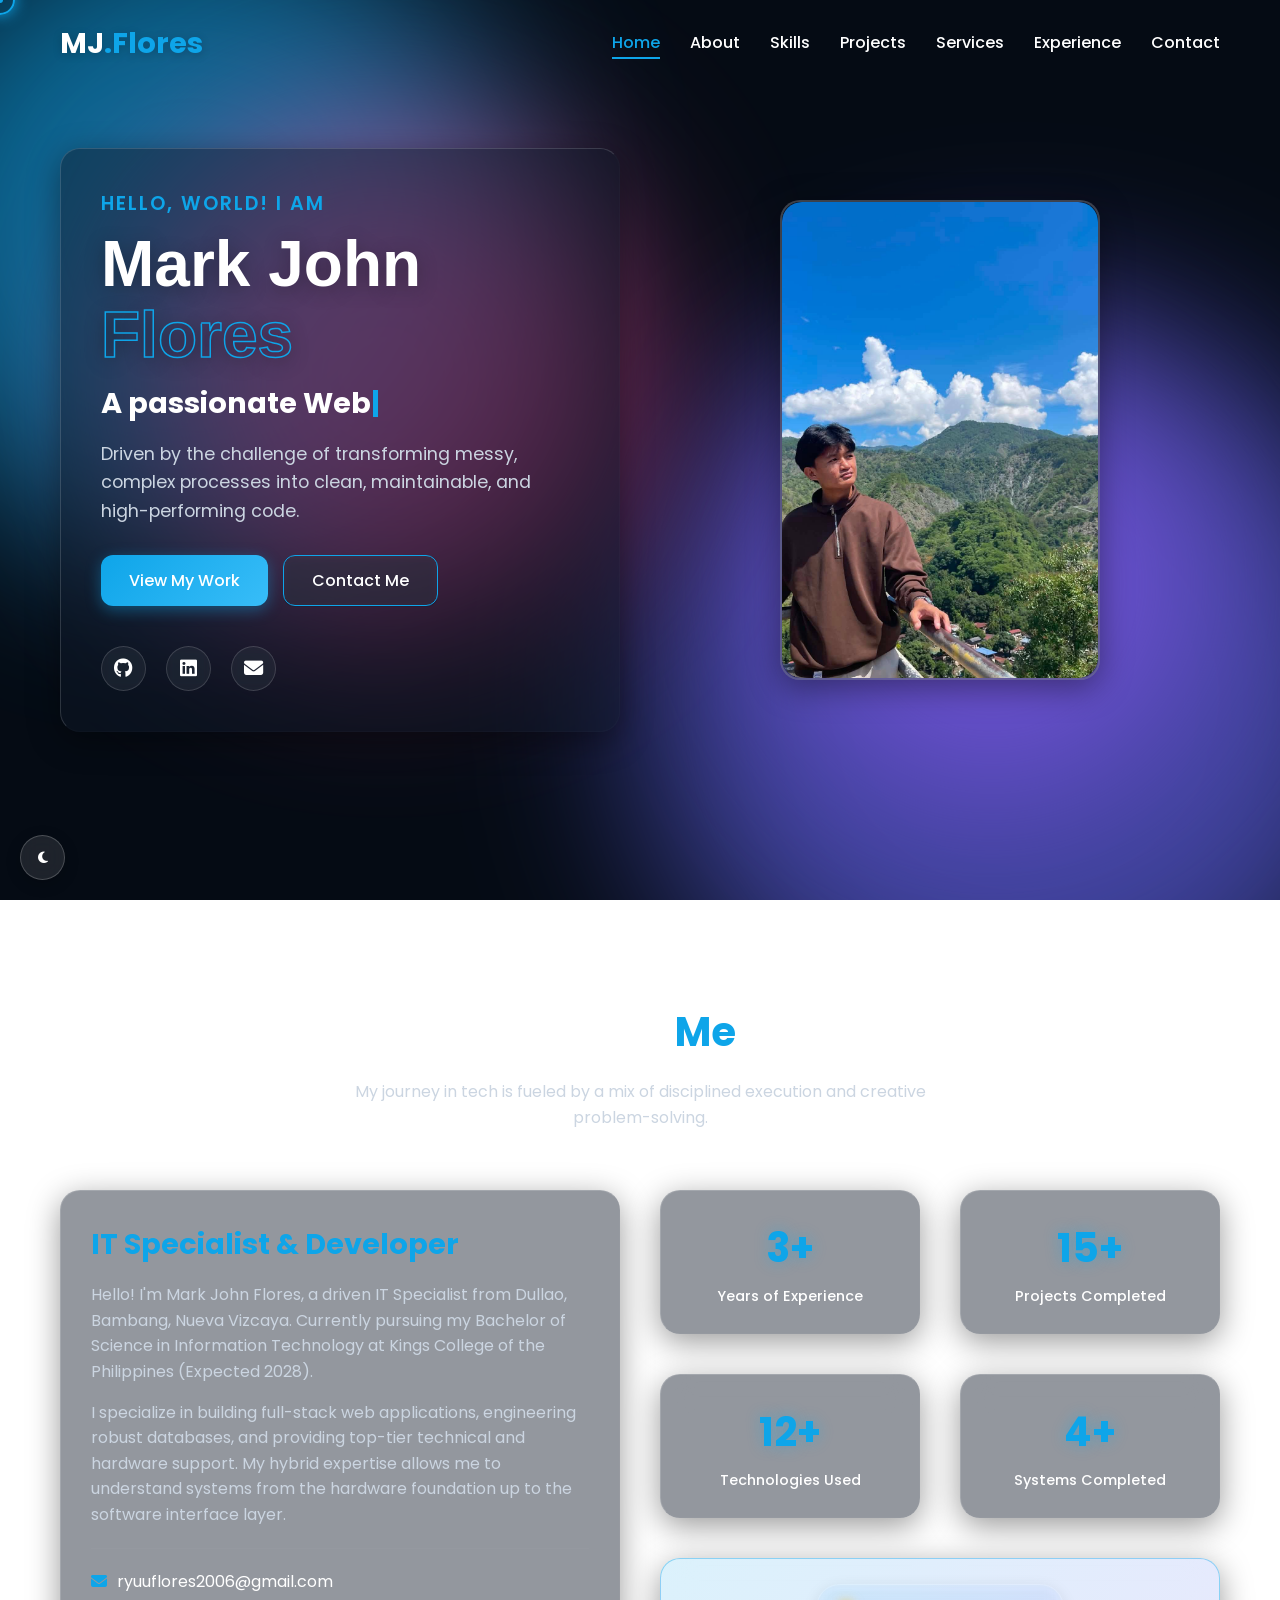
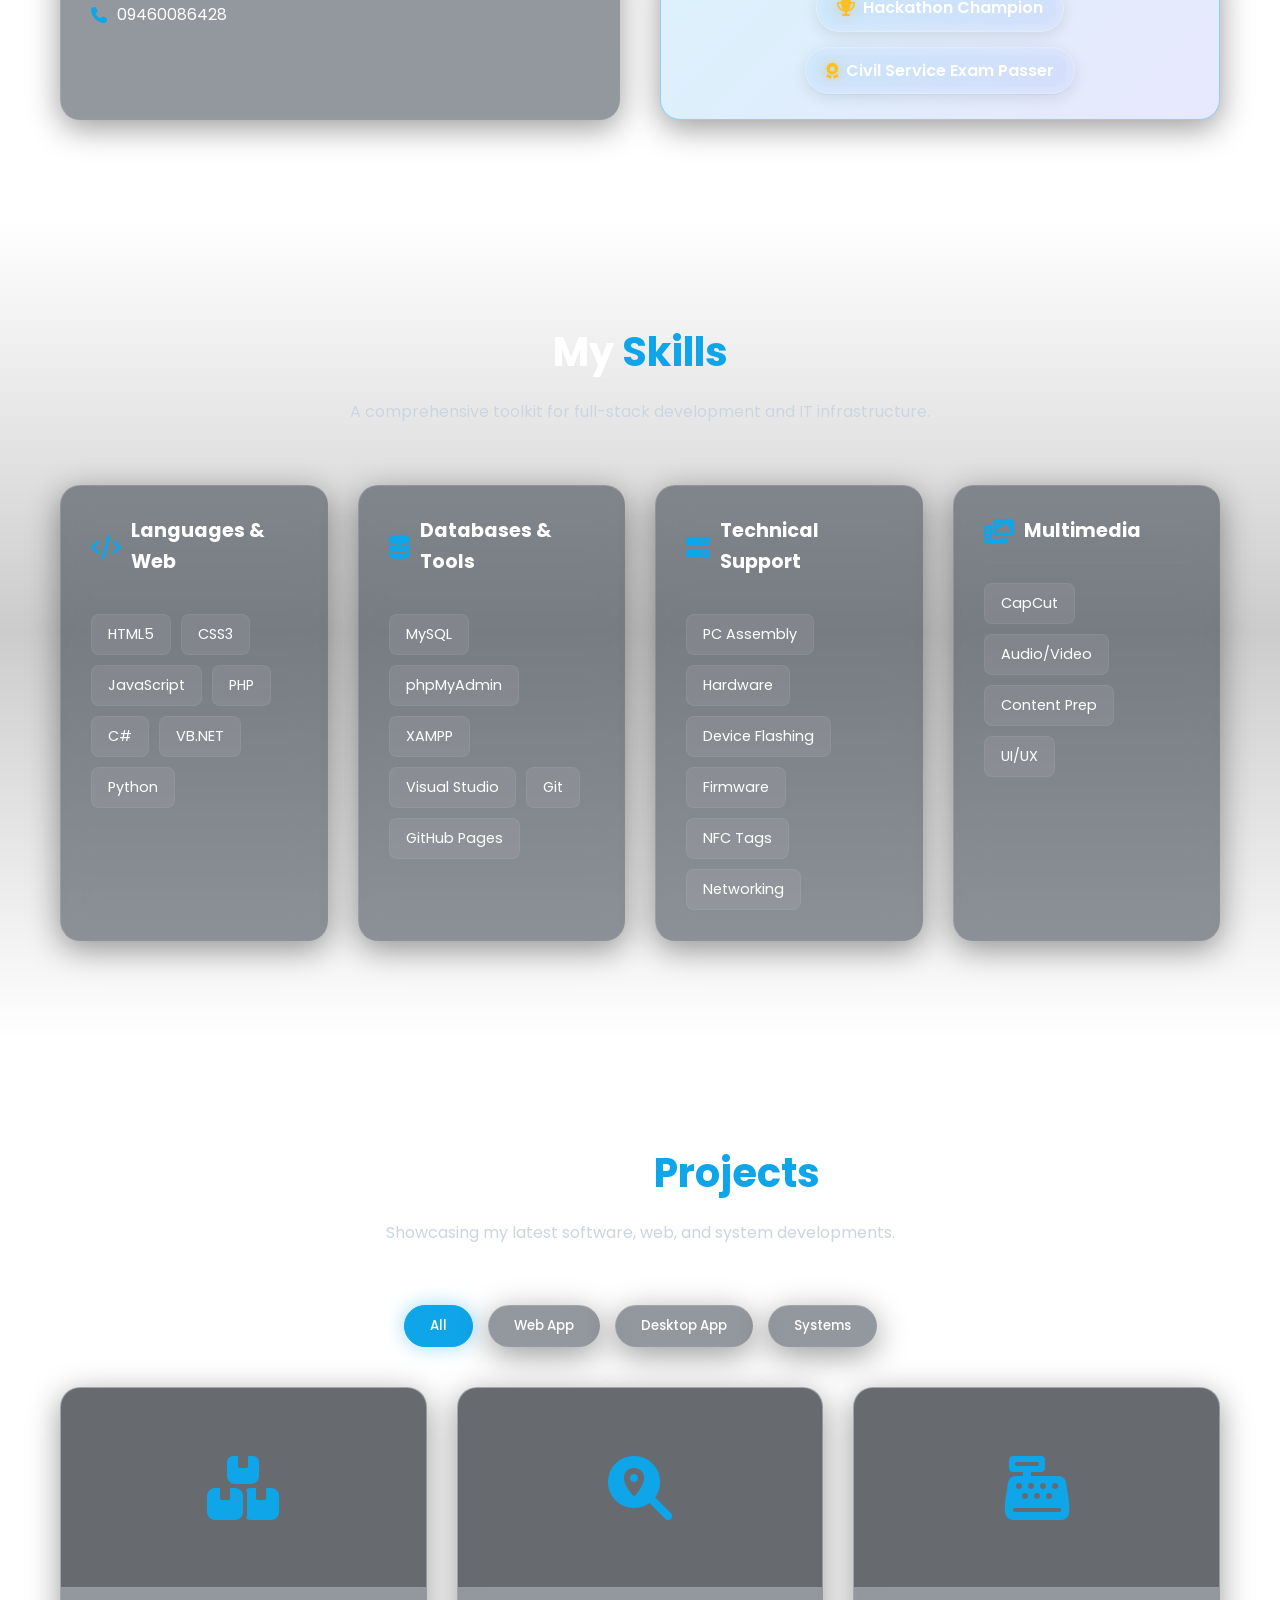
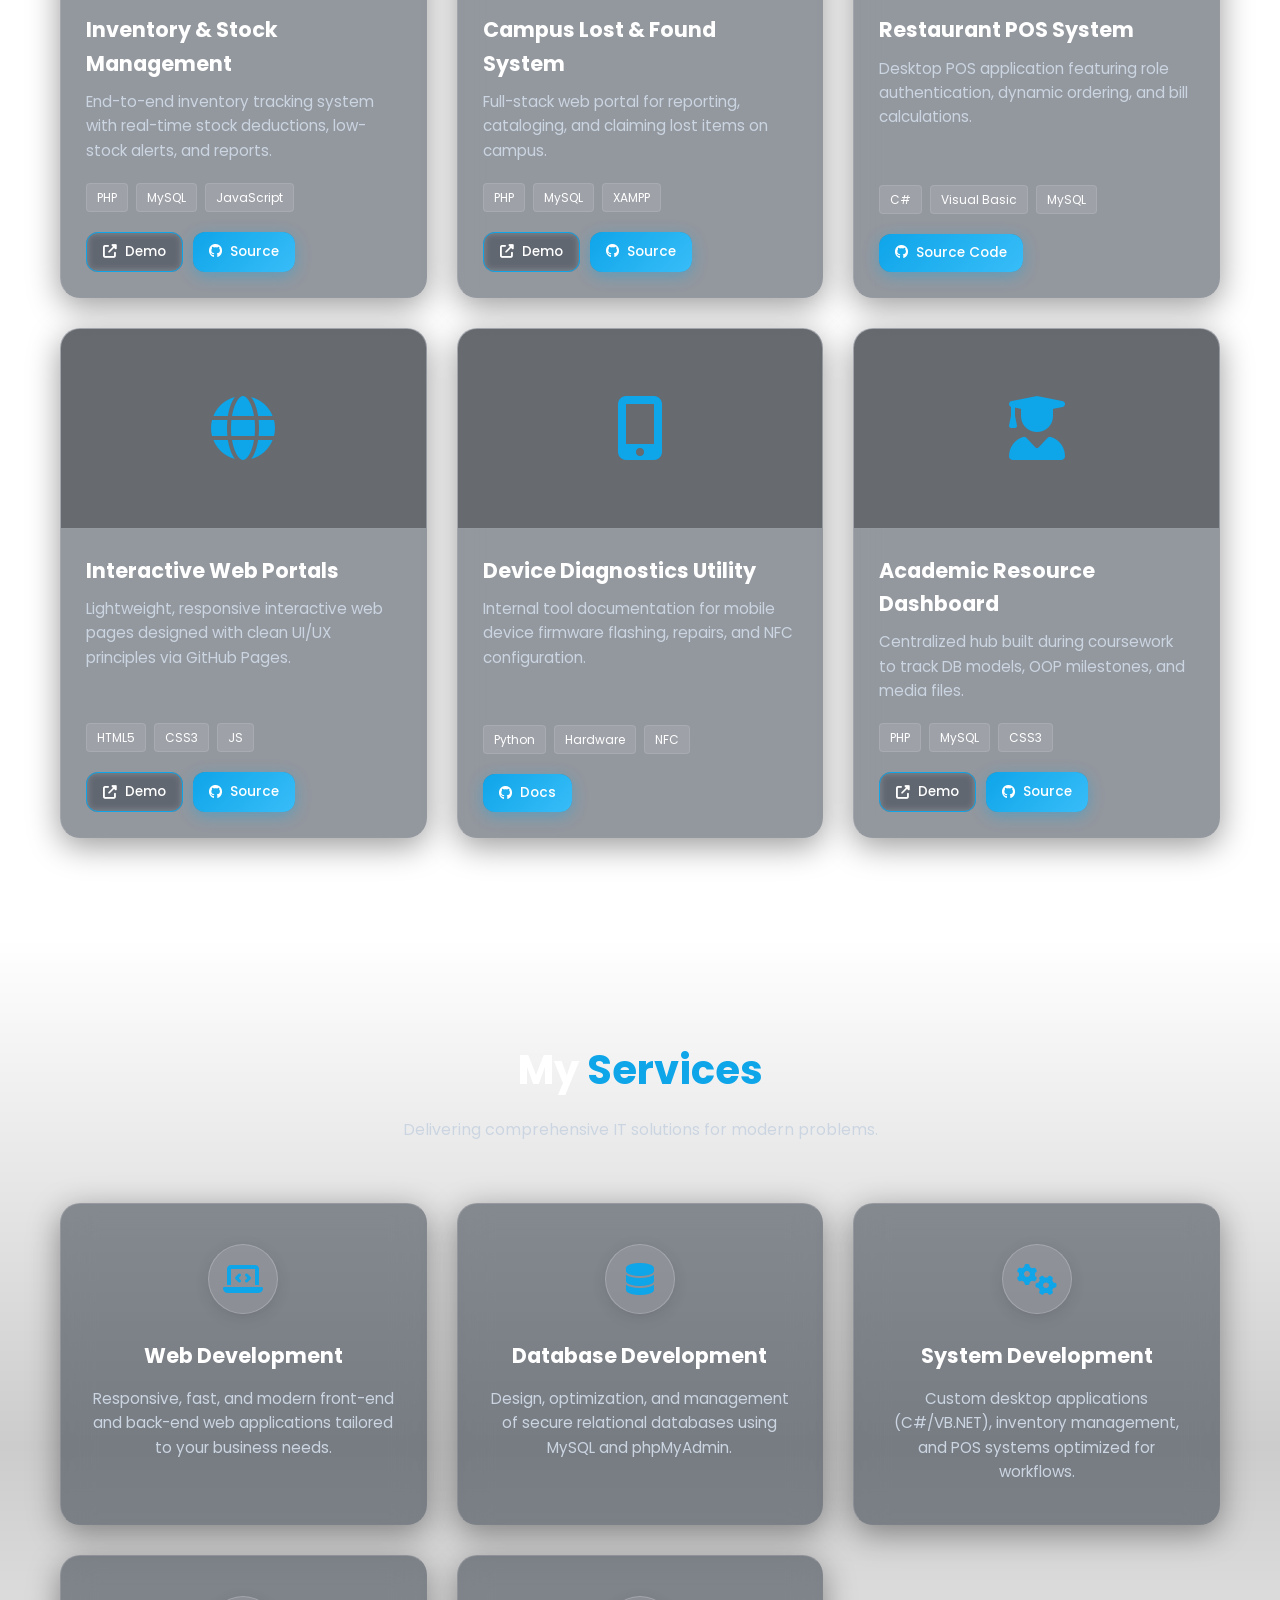
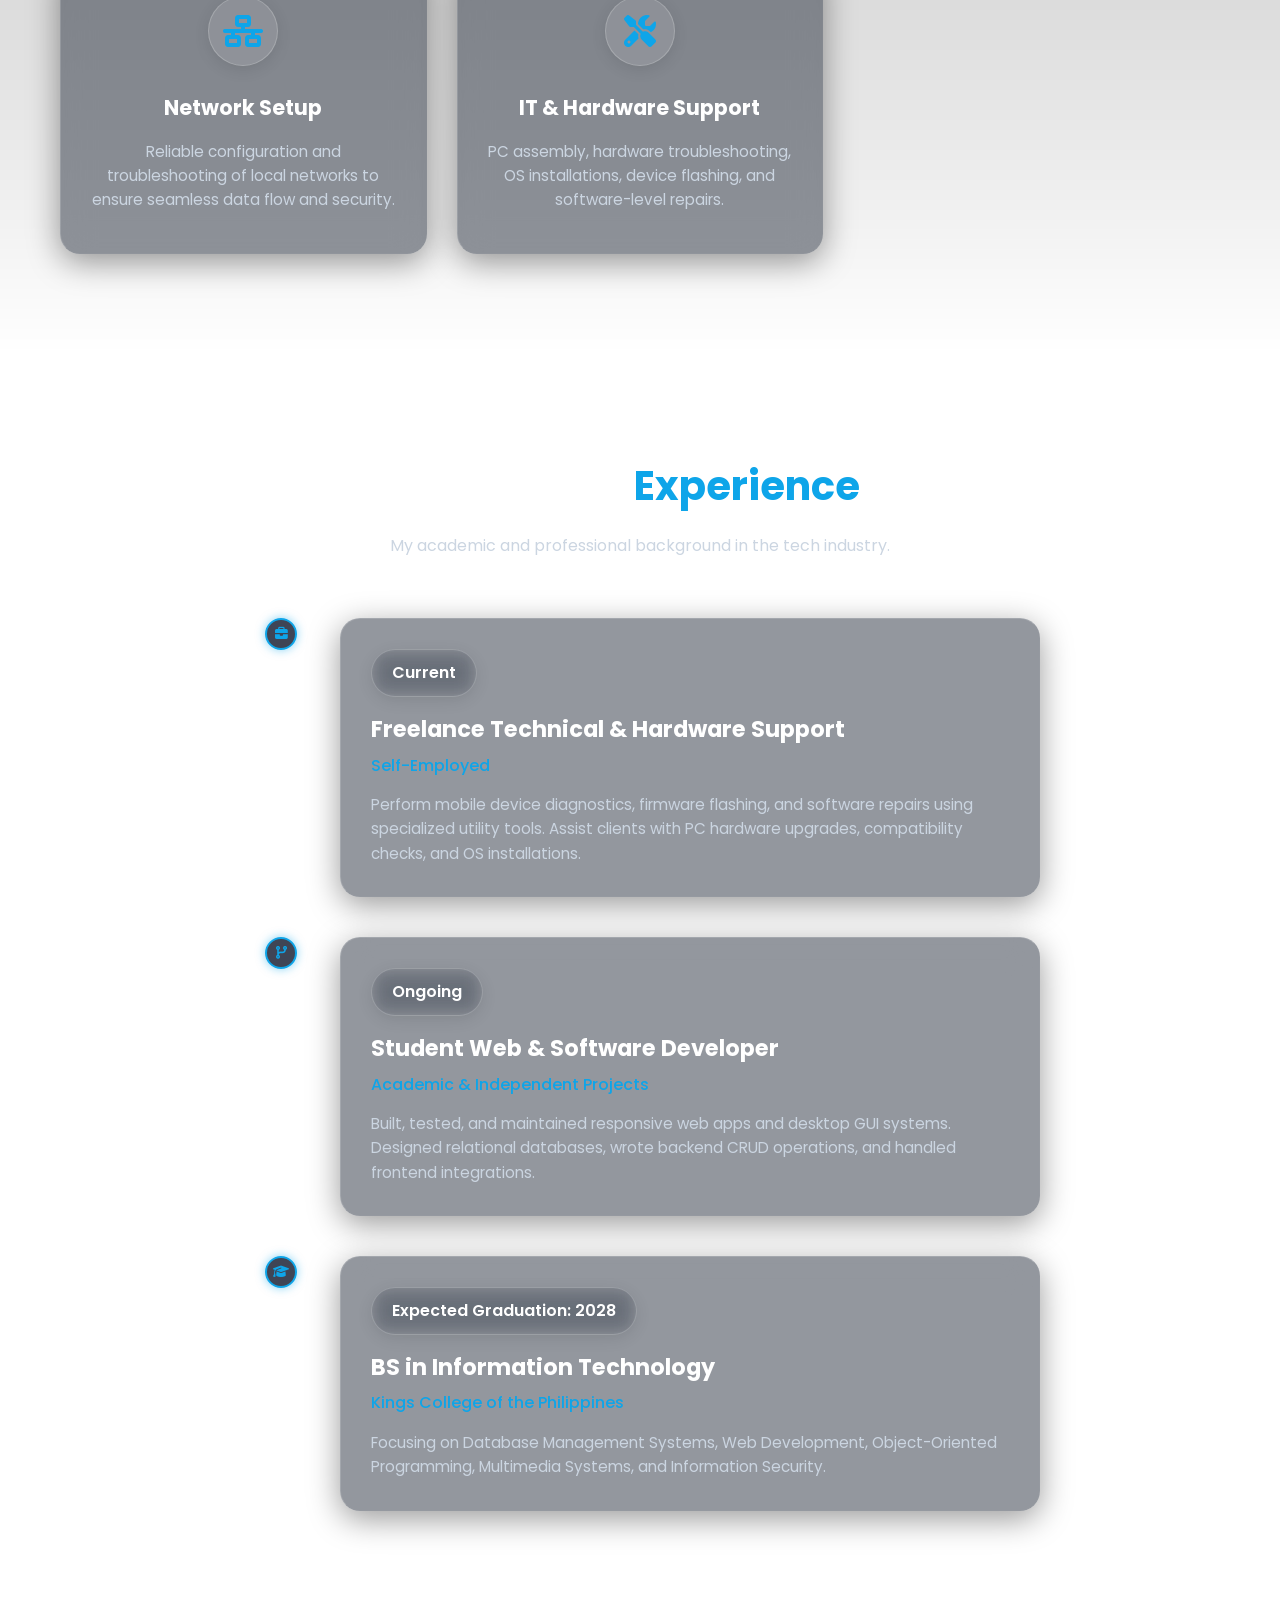
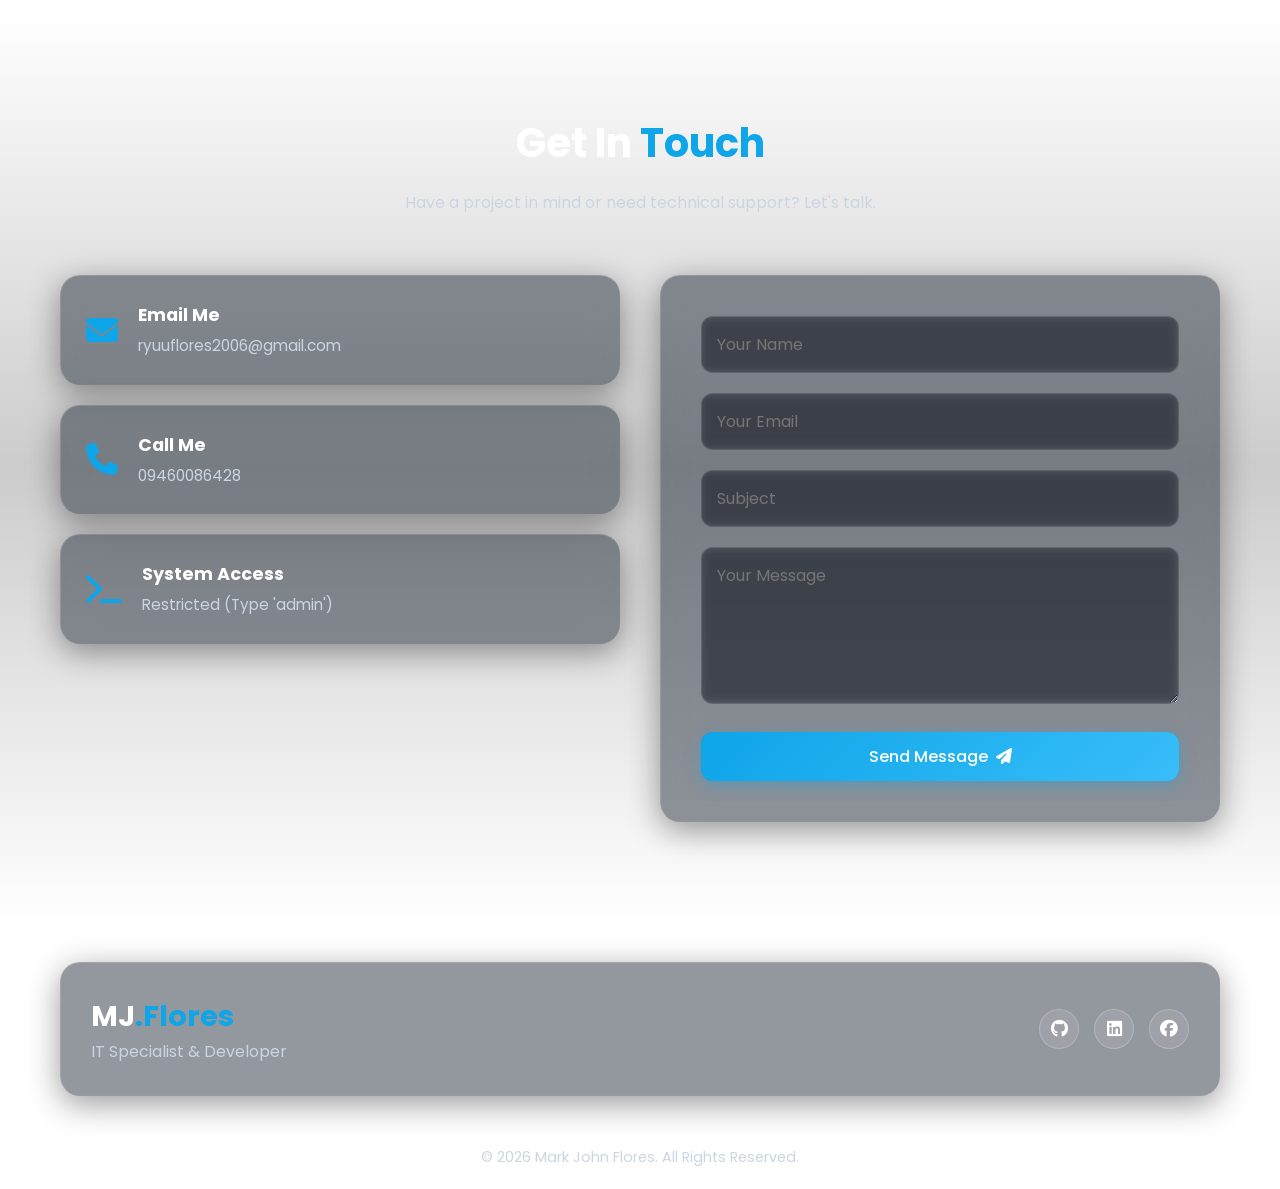
==== commit 075814fb: "aw" ====
--- a/index.html
+++ b/index.html
@@ -71,11 +71,34 @@
                 </div>
             </div>
             <div class="hero-image-wrapper fade-in delay-1">
-                <div class="hero-image glass-card tilt-card">
-                    <img src="profile.jpg" alt="Mark John Flores" class="profile-img">
-                </div>
-            </div>
-        </div>
+                <!-- 3D NFC Flip Card -->
+                <div class="flip-card tilt-card">
+                    <div class="flip-card-inner">
+                        <!-- Front Side: Your Image -->
+                        <div class="flip-card-front glass-card">
+                            <img src="profile.jpg" alt="Mark John Flores" class="profile-img">
+                        </div>
+                        <!-- Back Side: Glowing NFC Smart Card -->
+                        <div class="flip-card-back glass-card">
+                            <div class="nfc-content">
+                                <i class="fas fa-wifi nfc-logo"></i>
+                                <h3 class="nfc-title">NFC SMART CARD</h3>
+                                
+                                <div class="nfc-scan-container">
+                                    <!-- The Laser Scan Line -->
+                                    <div class="nfc-scan-line"></div>
+                                    <!-- A real, working QR code linking to your Vercel site! -->
+                                    <img src="https://api.qrserver.com/v1/create-qr-code/?size=120x120&data=https://markjohnfloresportfolio.vercel.app" alt="QR Code" class="nfc-qr">
+                                </div>
+                                
+                                <p class="nfc-name">Mark John Flores</p>
+                                <p class="nfc-role">IT Specialist</p>
+                                <p class="nfc-tap-text">TAP DEVICE TO CONNECT</p>
+                            </div>
+                        </div>
+                    </div>
+                </div>
+            </div>
     </section>
 
     <!-- About Section -->
--- a/style.css
+++ b/style.css
@@ -370,4 +370,134 @@
     .project-filters { flex-direction: column; align-items: stretch; }
     .filter-btn { width: 100%; }
     .contact-form { padding: 25px 15px; }
+}
+/* =========================================
+   3D INTERACTIVE NFC SMART CARD
+   ========================================= */
+.flip-card {
+    width: 100%;
+    max-width: 320px;
+    aspect-ratio: 2 / 3; /* Realistic ID badge / Smart Card ratio */
+    perspective: 1000px; /* Gives the 3D depth effect */
+    margin: 0 auto;
+}
+
+.flip-card-inner {
+    position: relative;
+    width: 100%;
+    height: 100%;
+    text-align: center;
+    transition: transform 0.8s cubic-bezier(0.4, 0, 0.2, 1);
+    transform-style: preserve-3d; /* Allows the front and back to exist in 3D space */
+}
+
+/* Flips the card when you hover over it */
+.flip-card:hover .flip-card-inner {
+    transform: rotateY(180deg);
+}
+
+.flip-card-front, .flip-card-back {
+    position: absolute;
+    width: 100%;
+    height: 100%;
+    -webkit-backface-visibility: hidden;
+    backface-visibility: hidden;
+    border-radius: 20px;
+    overflow: hidden;
+}
+
+/* Front Side Styling */
+.flip-card-front {
+    padding: 0;
+    border: 2px solid rgba(255,255,255,0.2);
+}
+
+/* Back Side (NFC Card) Styling */
+.flip-card-back {
+    transform: rotateY(180deg); /* Starts flipped backwards */
+    background: linear-gradient(135deg, rgba(15,23,42,0.95), rgba(14,165,233,0.2));
+    border: 2px solid var(--accent-color);
+    box-shadow: inset 0 0 30px rgba(14,165,233,0.3), 0 0 20px rgba(14,165,233,0.4);
+    display: flex;
+    flex-direction: column;
+    justify-content: center;
+    align-items: center;
+    padding: 20px;
+}
+
+/* NFC Internal Content */
+.nfc-content {
+    display: flex;
+    flex-direction: column;
+    align-items: center;
+    width: 100%;
+}
+
+.nfc-logo {
+    font-size: 2.5rem;
+    color: var(--accent-color);
+    transform: rotate(90deg); /* Rotates the wifi icon to look like NFC */
+    margin-bottom: 10px;
+    text-shadow: 0 0 15px var(--accent-color);
+}
+
+.nfc-title {
+    font-size: 1rem;
+    letter-spacing: 3px;
+    color: var(--text-secondary);
+    margin-bottom: 20px;
+}
+
+.nfc-scan-container {
+    position: relative;
+    width: 140px;
+    height: 140px;
+    margin-bottom: 20px;
+    border-radius: 10px;
+    overflow: hidden;
+    background: #fff;
+    padding: 10px;
+    box-shadow: 0 0 15px rgba(255,255,255,0.2);
+}
+
+.nfc-qr {
+    width: 100%;
+    height: 100%;
+}
+
+/* The Laser Scanner Animation */
+.nfc-scan-line {
+    position: absolute;
+    top: 0;
+    left: 0;
+    width: 100%;
+    height: 4px;
+    background: var(--accent-color);
+    box-shadow: 0 0 10px var(--accent-color), 0 0 20px var(--accent-color);
+    animation: scan 2s linear infinite alternate;
+    z-index: 2;
+}
+
+.nfc-name {
+    font-size: 1.3rem;
+    font-weight: 700;
+    color: var(--text-primary);
+}
+
+.nfc-role {
+    font-size: 0.9rem;
+    color: var(--accent-color);
+    margin-bottom: 15px;
+}
+
+.nfc-tap-text {
+    font-size: 0.8rem;
+    letter-spacing: 2px;
+    color: var(--text-secondary);
+    animation: blink 1.5s infinite;
+}
+
+@keyframes scan {
+    0% { top: 0; }
+    100% { top: calc(100% - 4px); }
 }
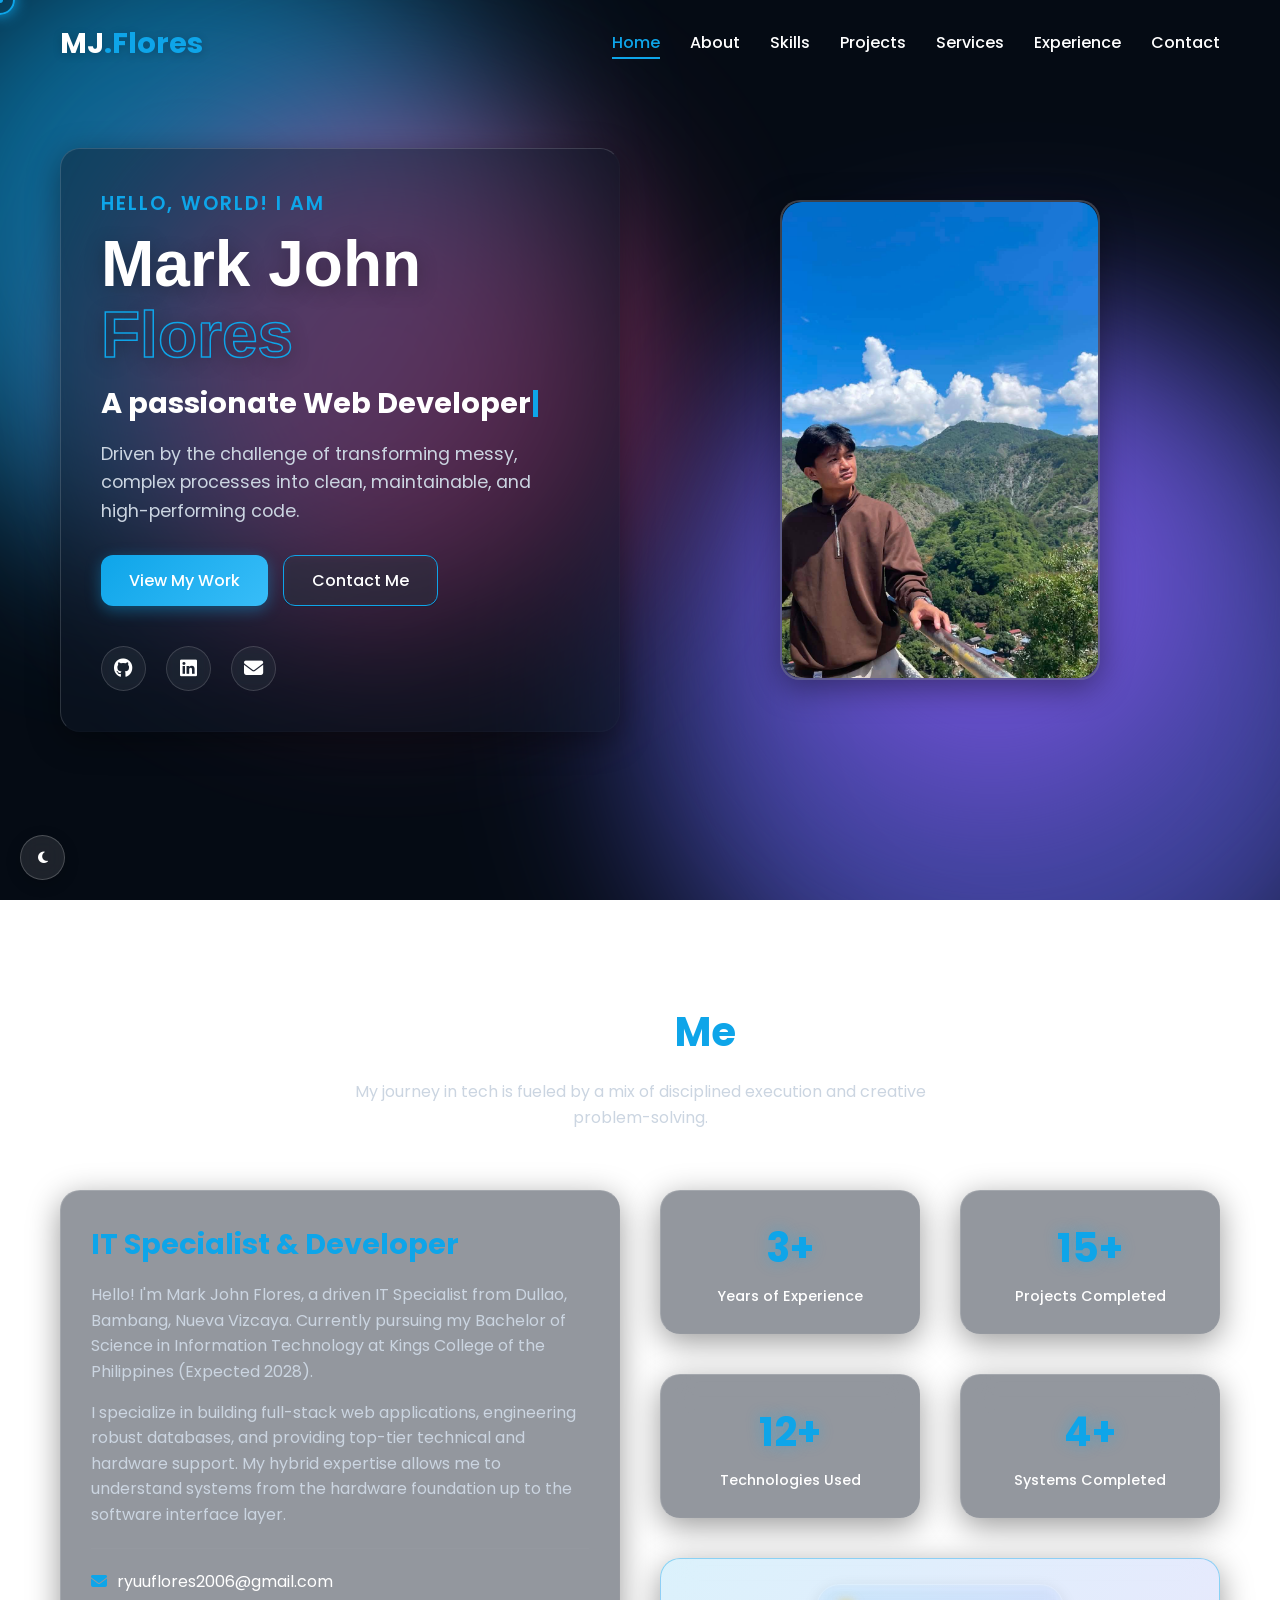
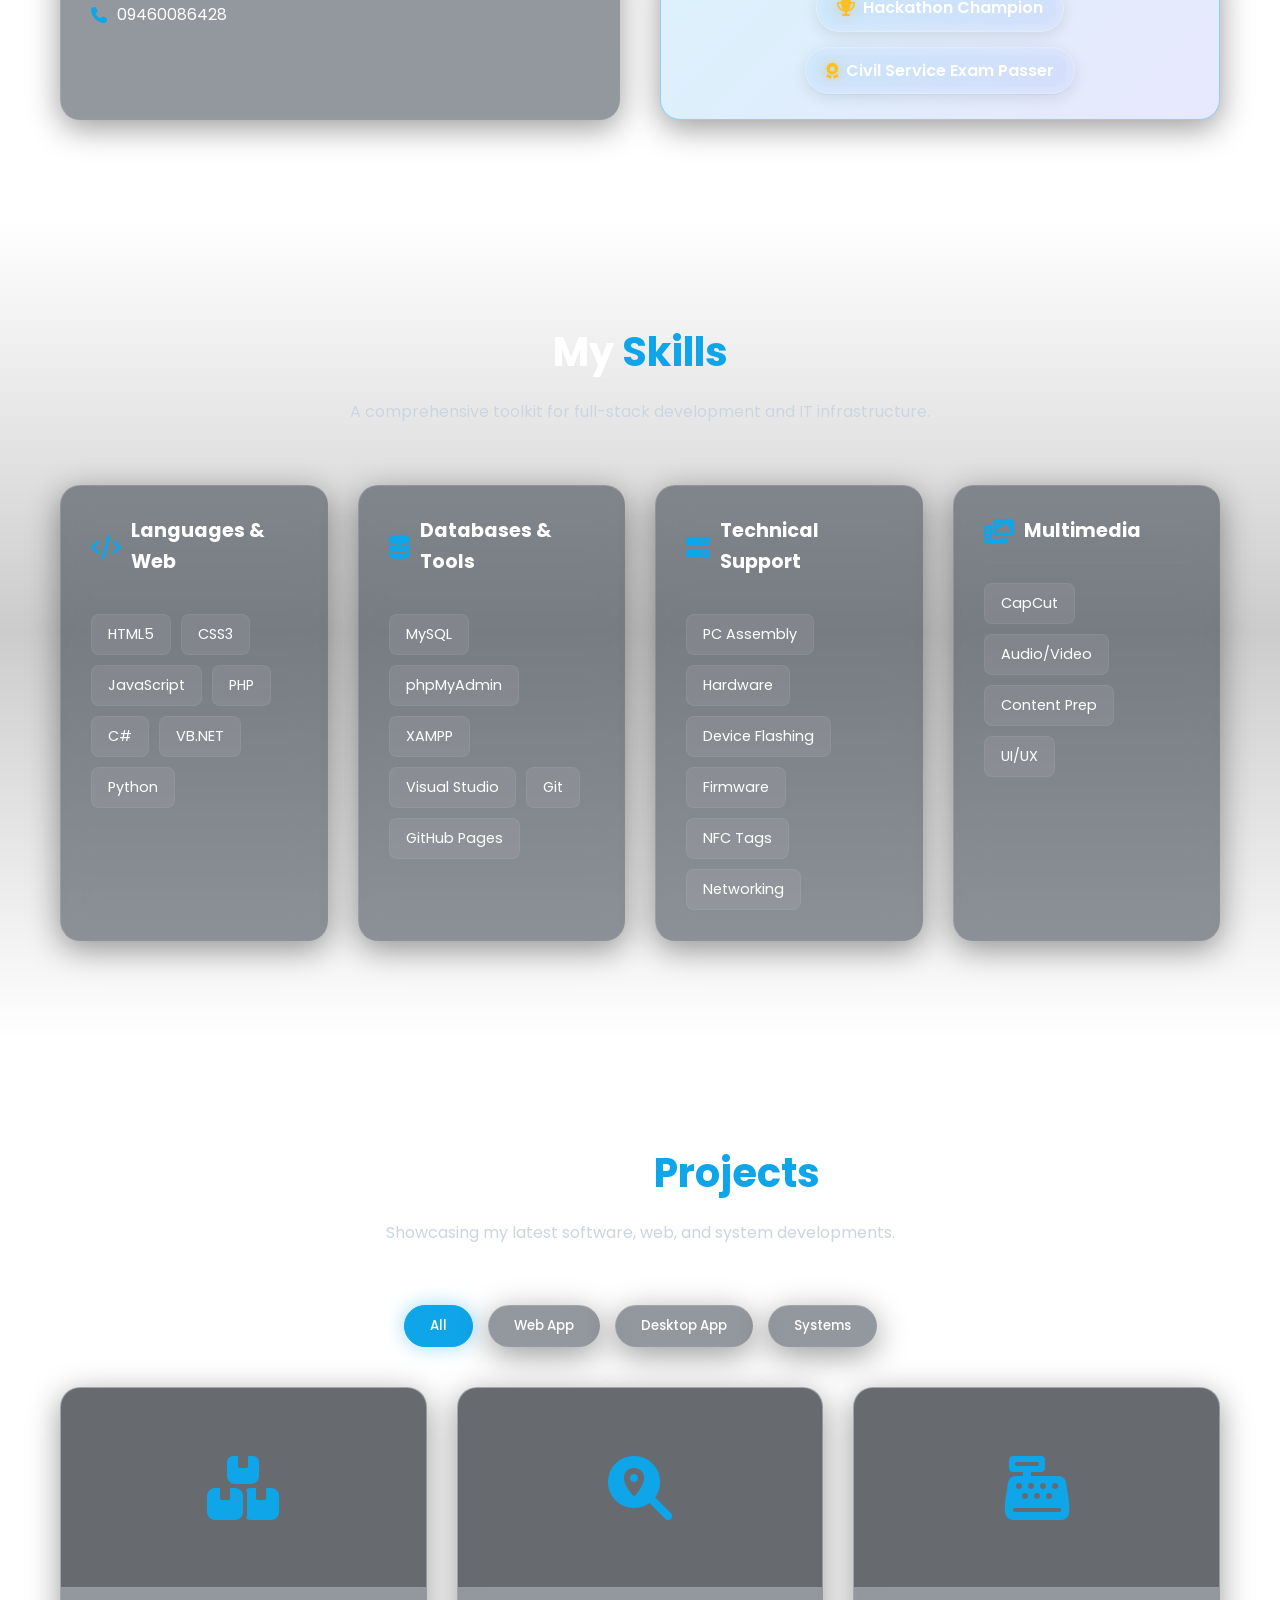
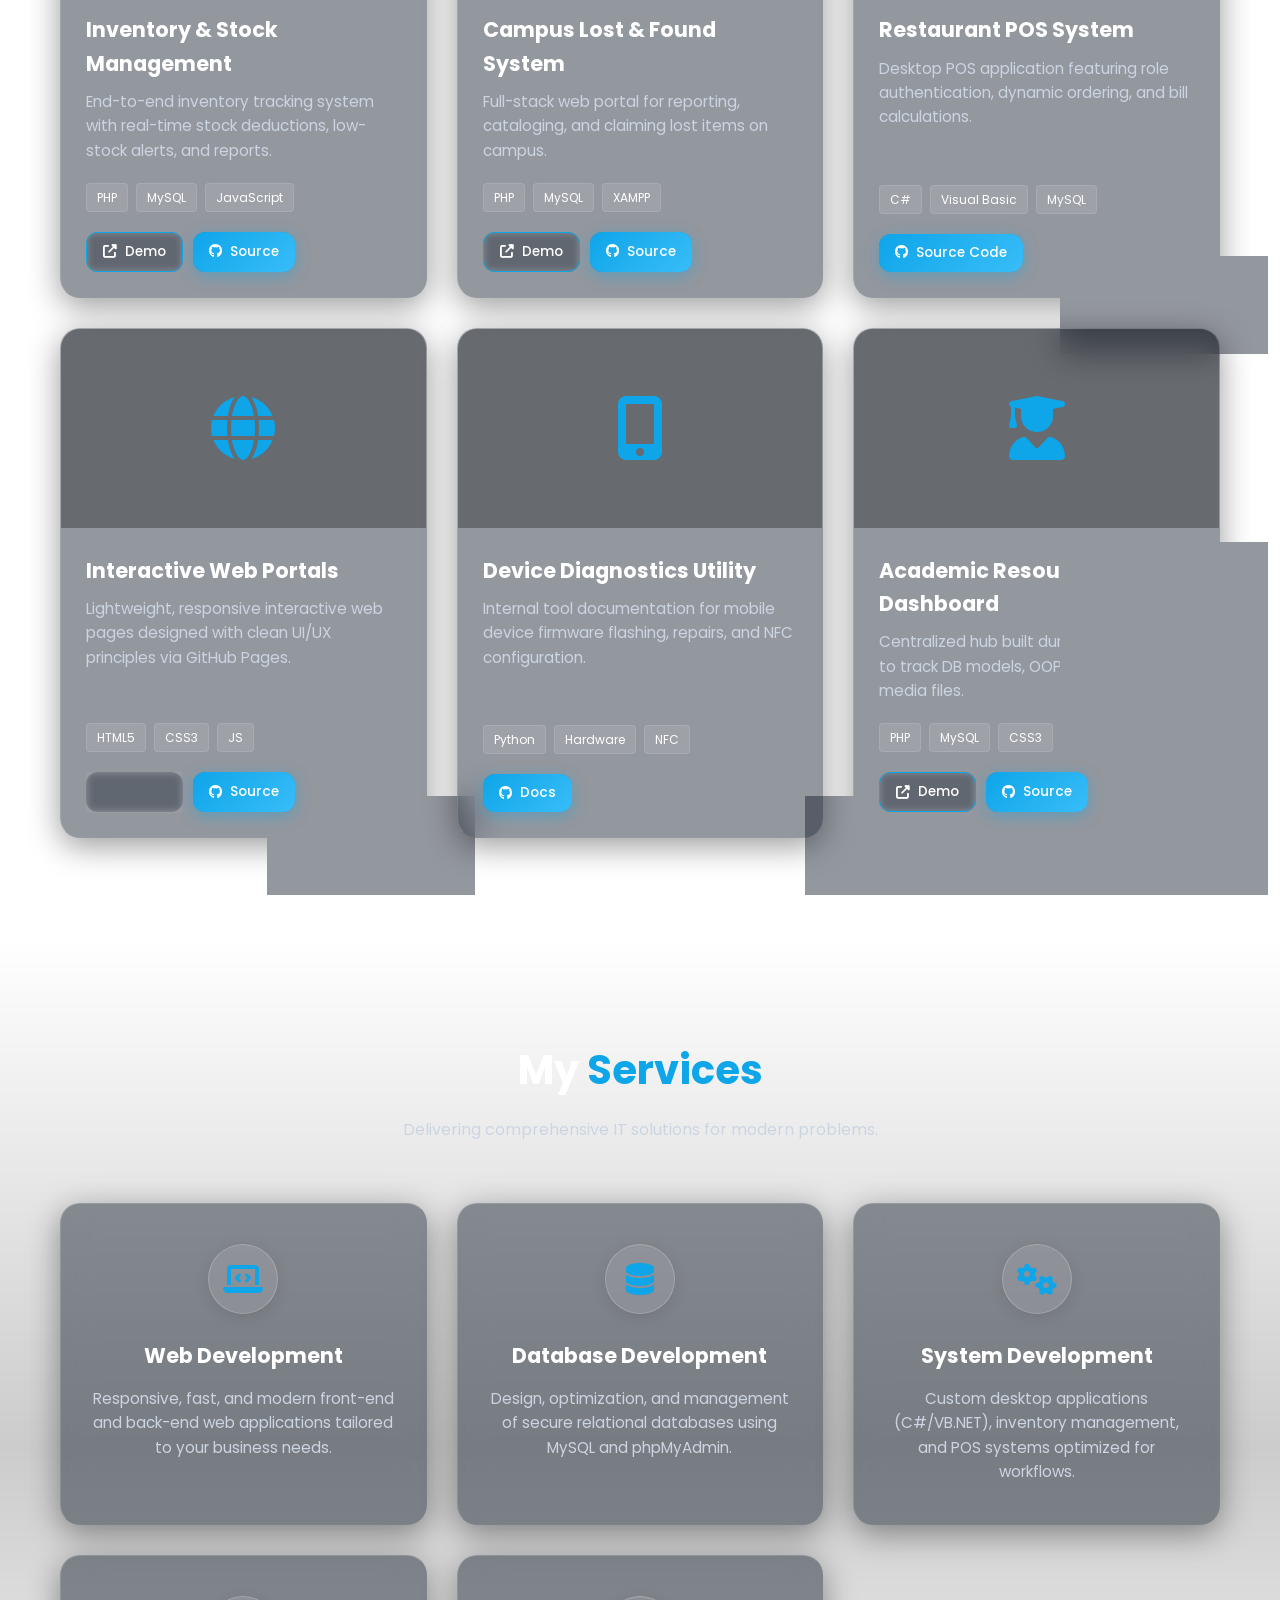
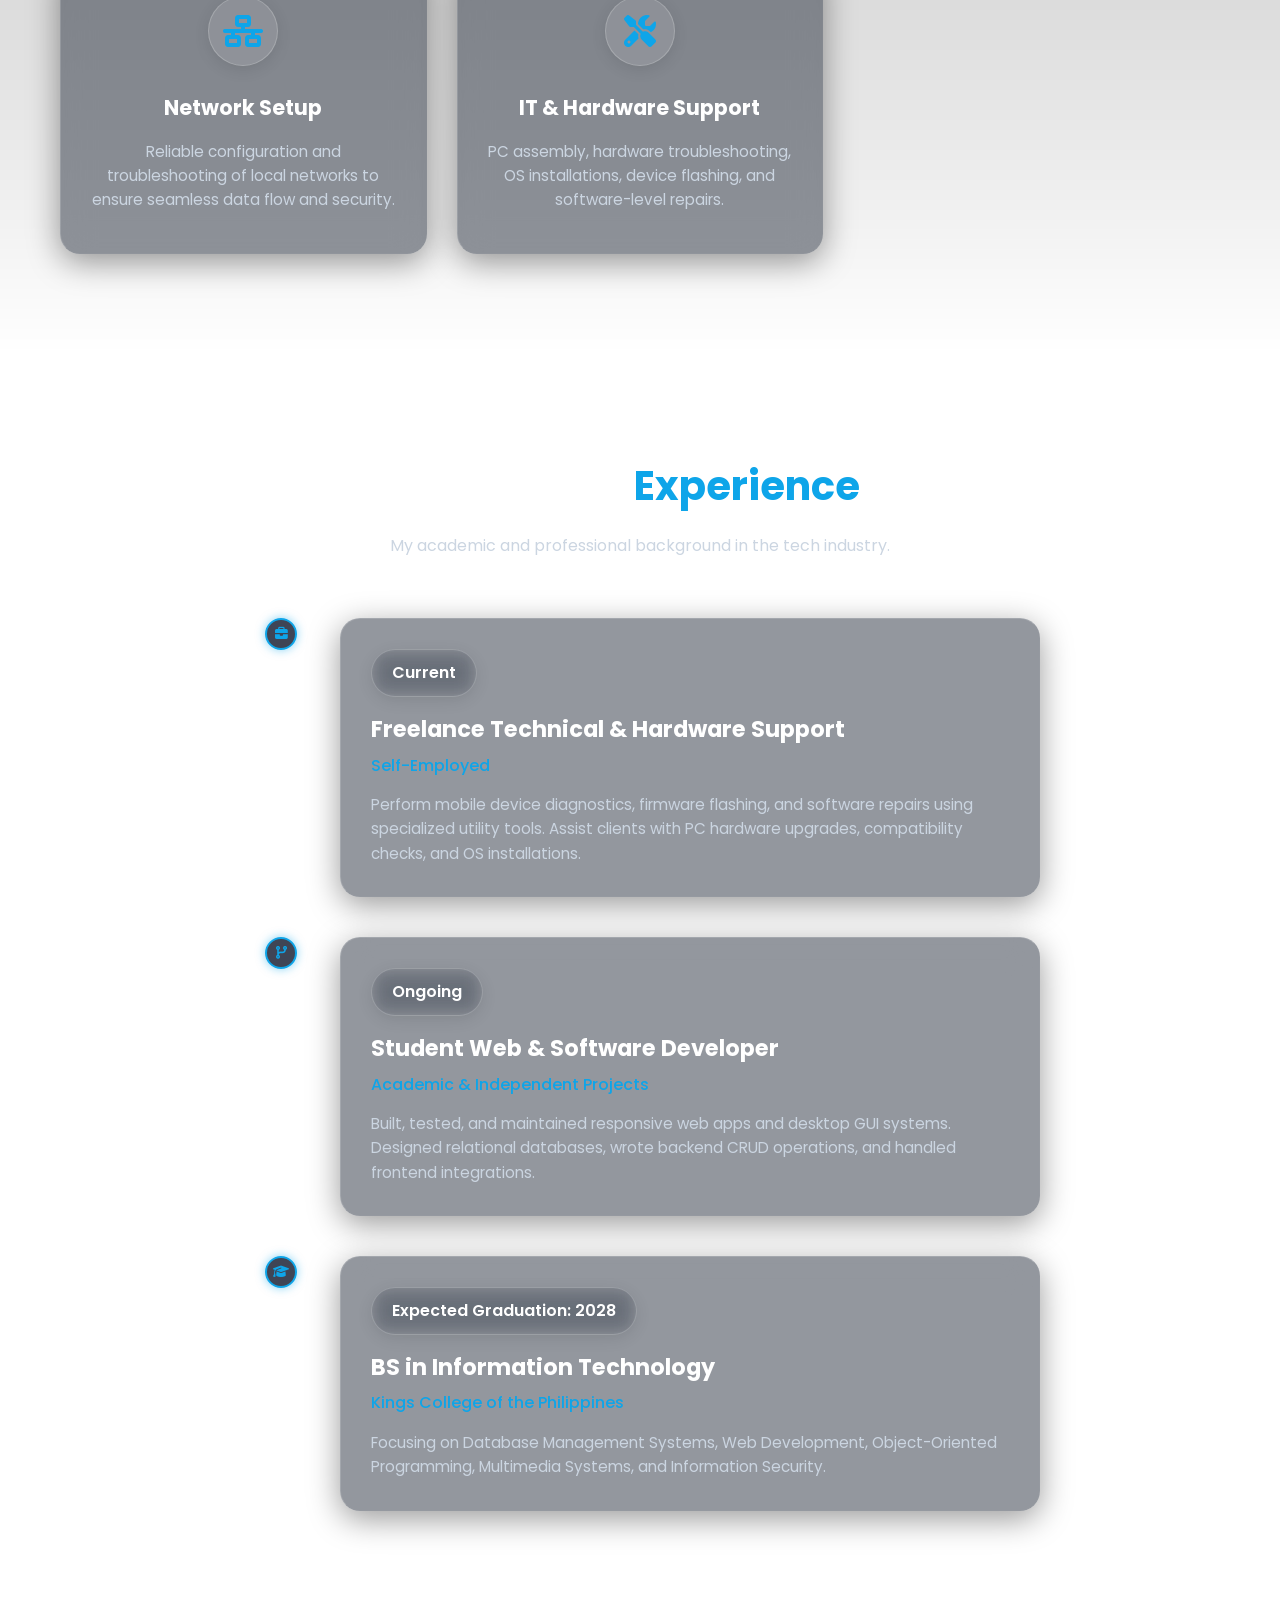
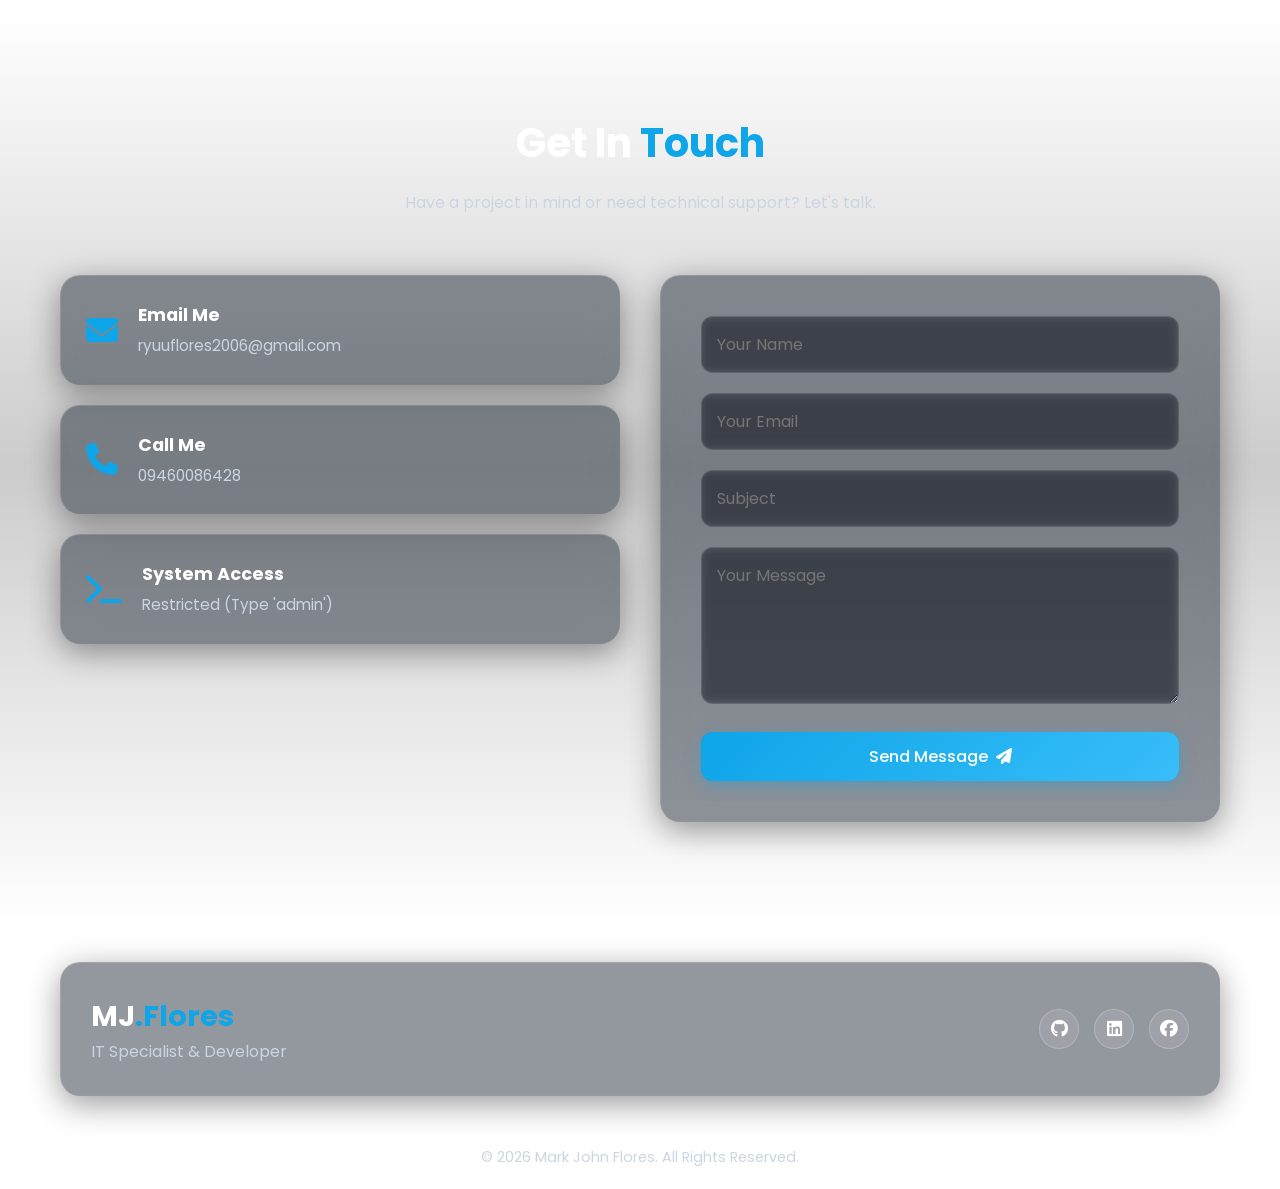
==== commit a55b47f1: "awdfaw" ====
--- a/index.html
+++ b/index.html
@@ -88,7 +88,7 @@
                                     <!-- The Laser Scan Line -->
                                     <div class="nfc-scan-line"></div>
                                     <!-- A real, working QR code linking to your Vercel site! -->
-                                    <img src="https://api.qrserver.com/v1/create-qr-code/?size=120x120&data=https://markjohnfloresportfolio.vercel.app" alt="QR Code" class="nfc-qr">
+                                    <img src="https://api.qrserver.com/v1/create-qr-code/?size=120x120&data=https://markjohn-portfolio.vercel.app" alt="QR Code" class="nfc-qr">
                                 </div>
                                 
                                 <p class="nfc-name">Mark John Flores</p>
